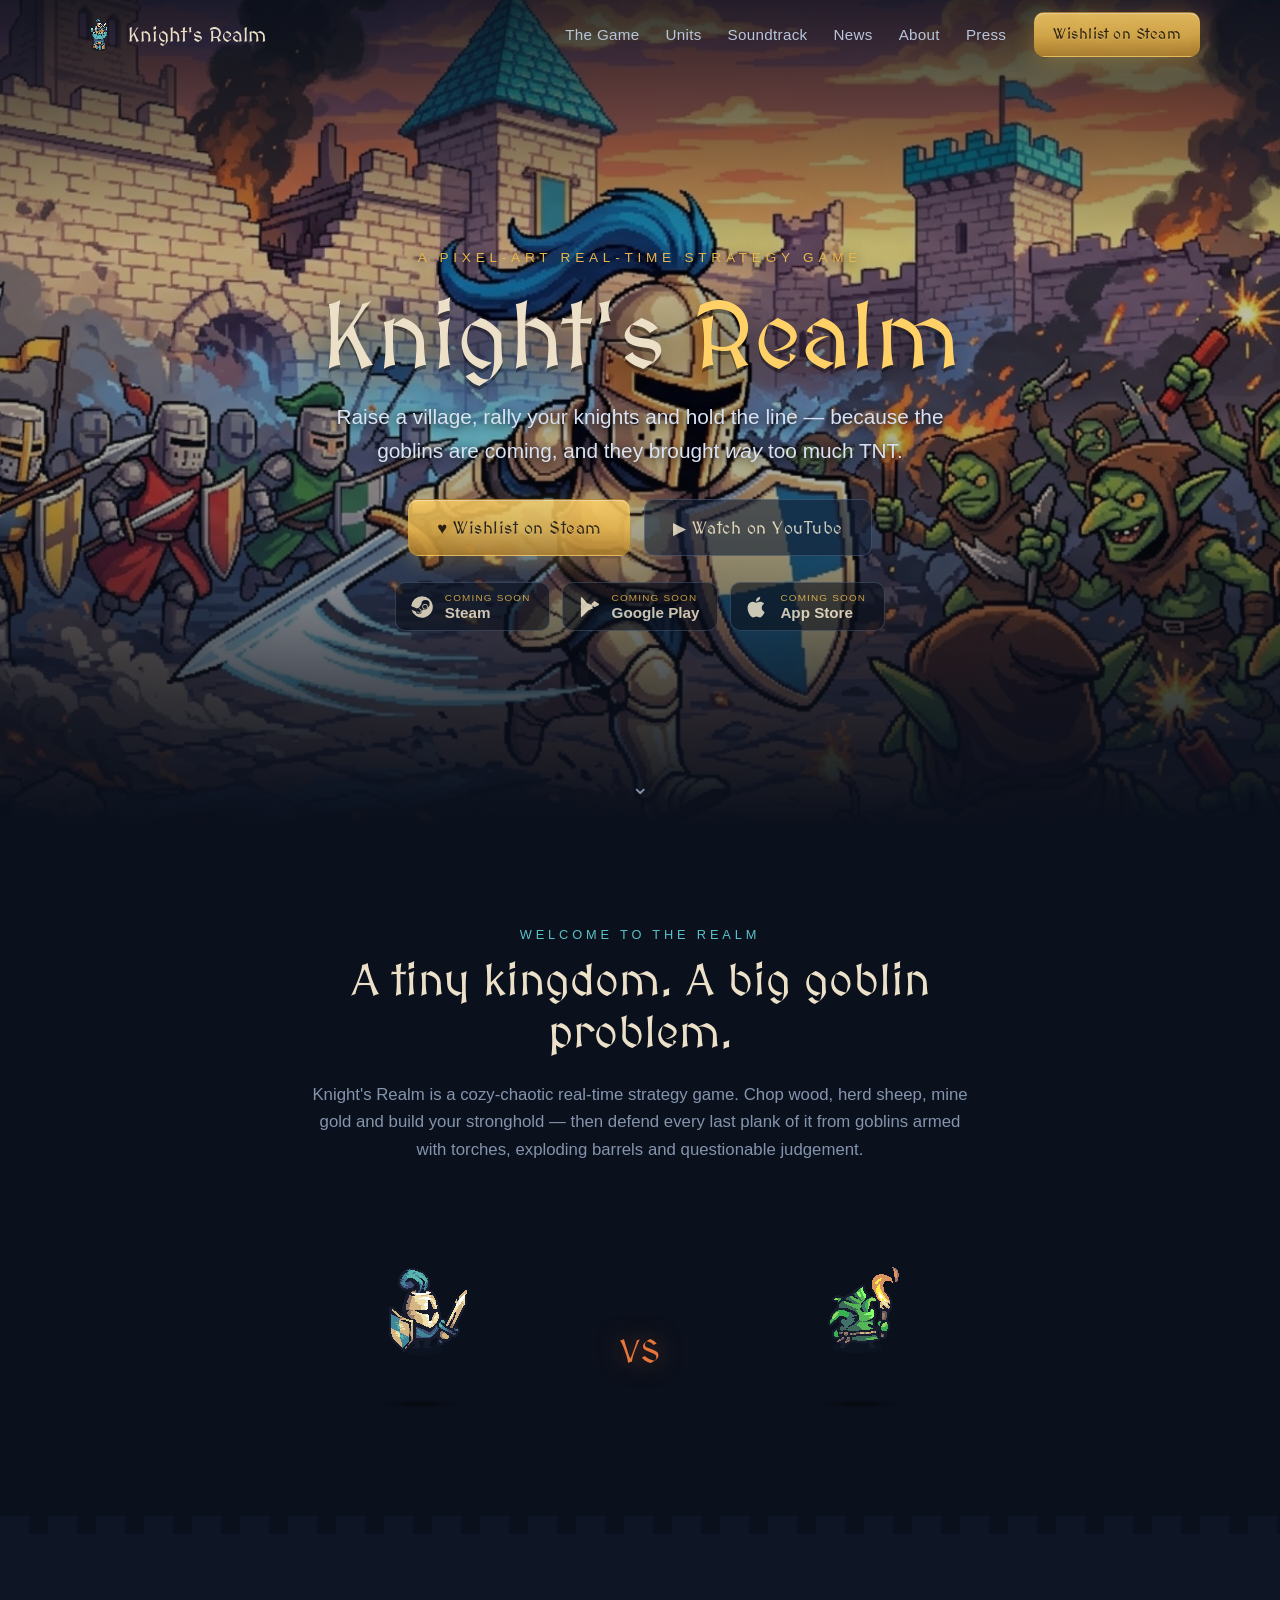
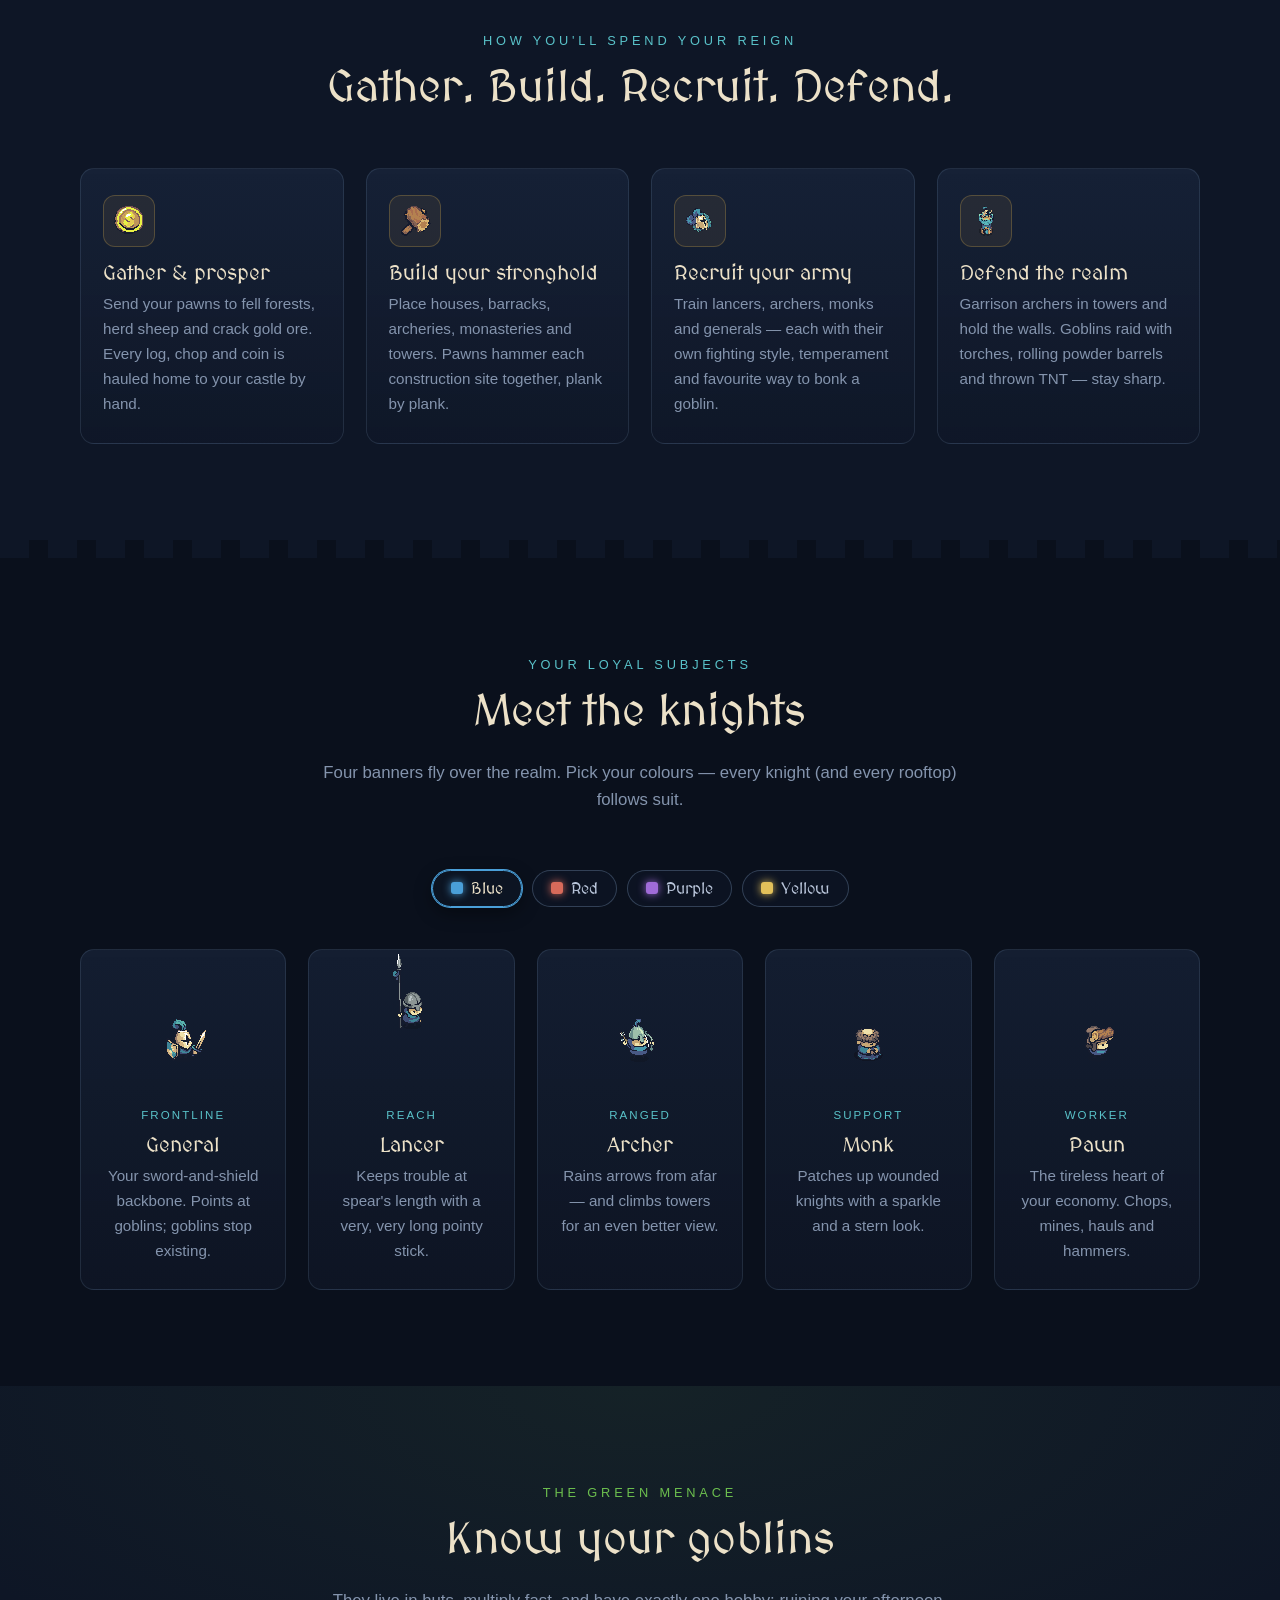
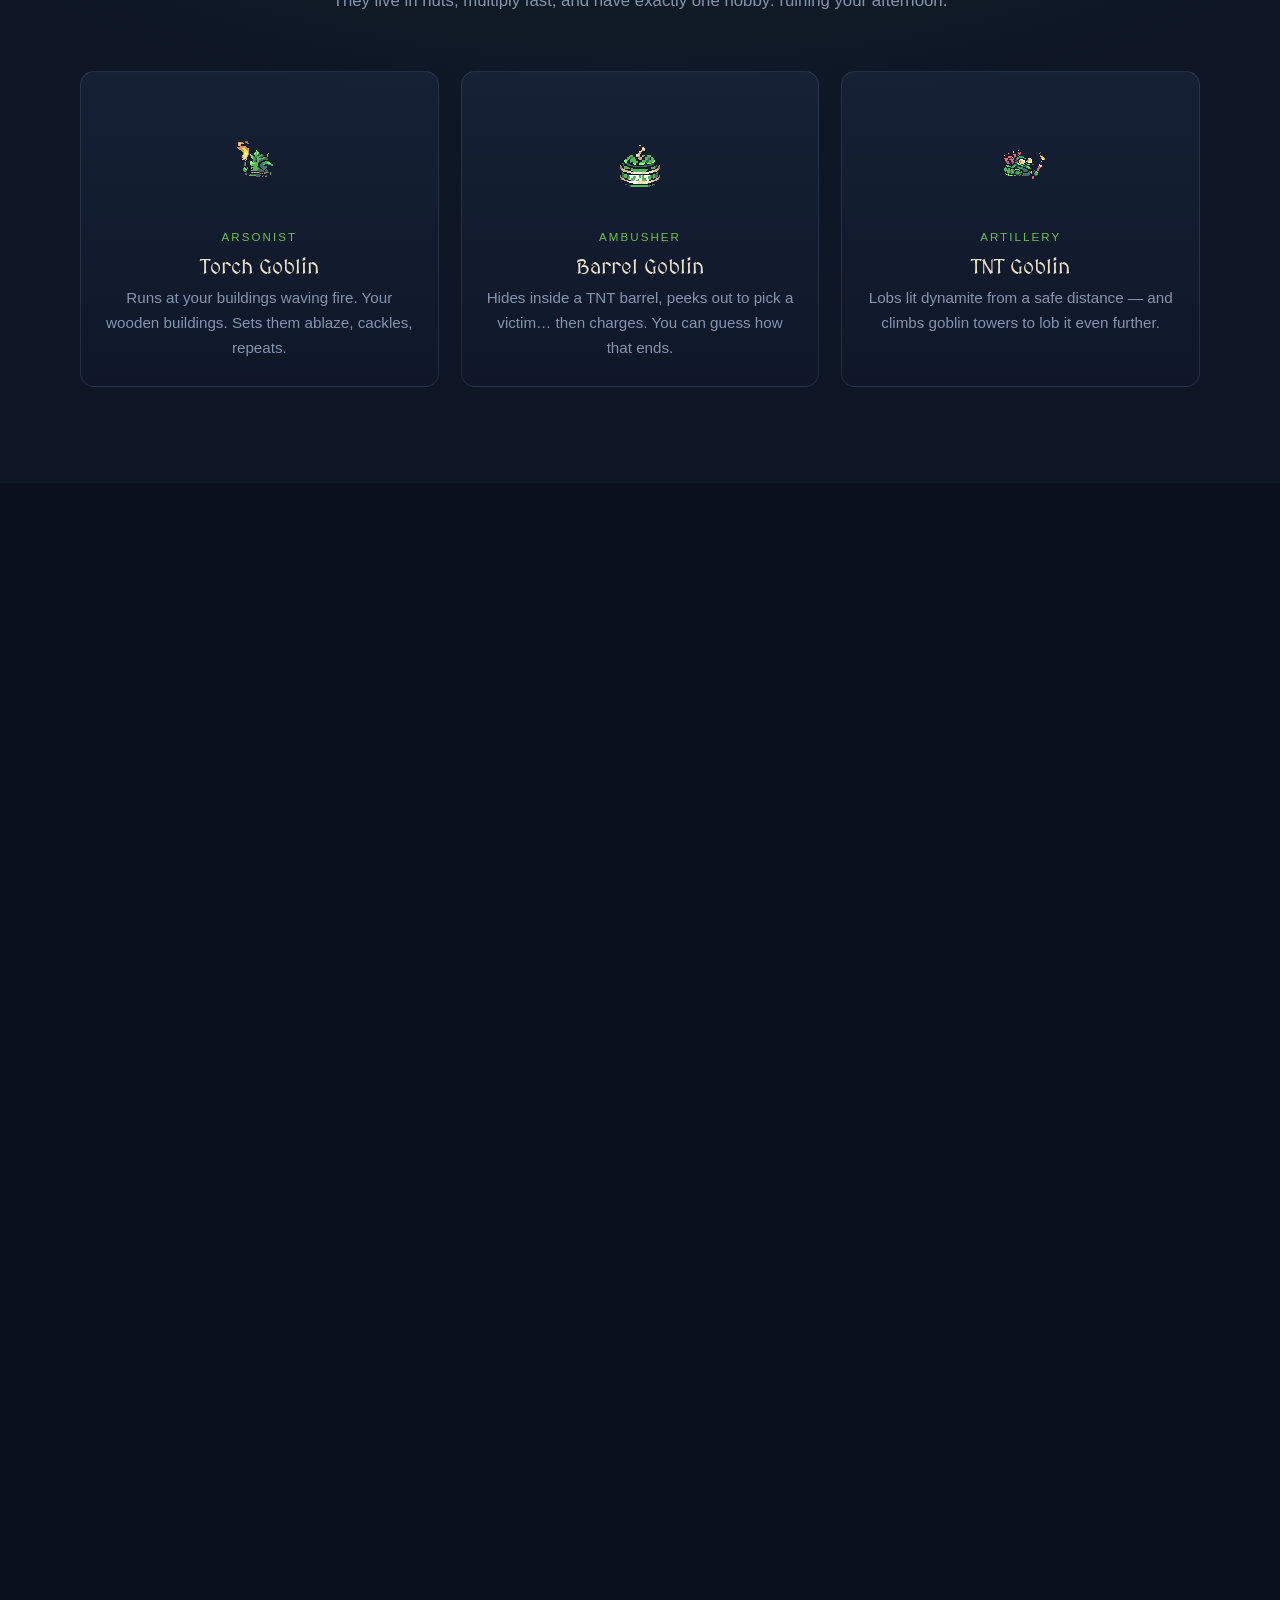
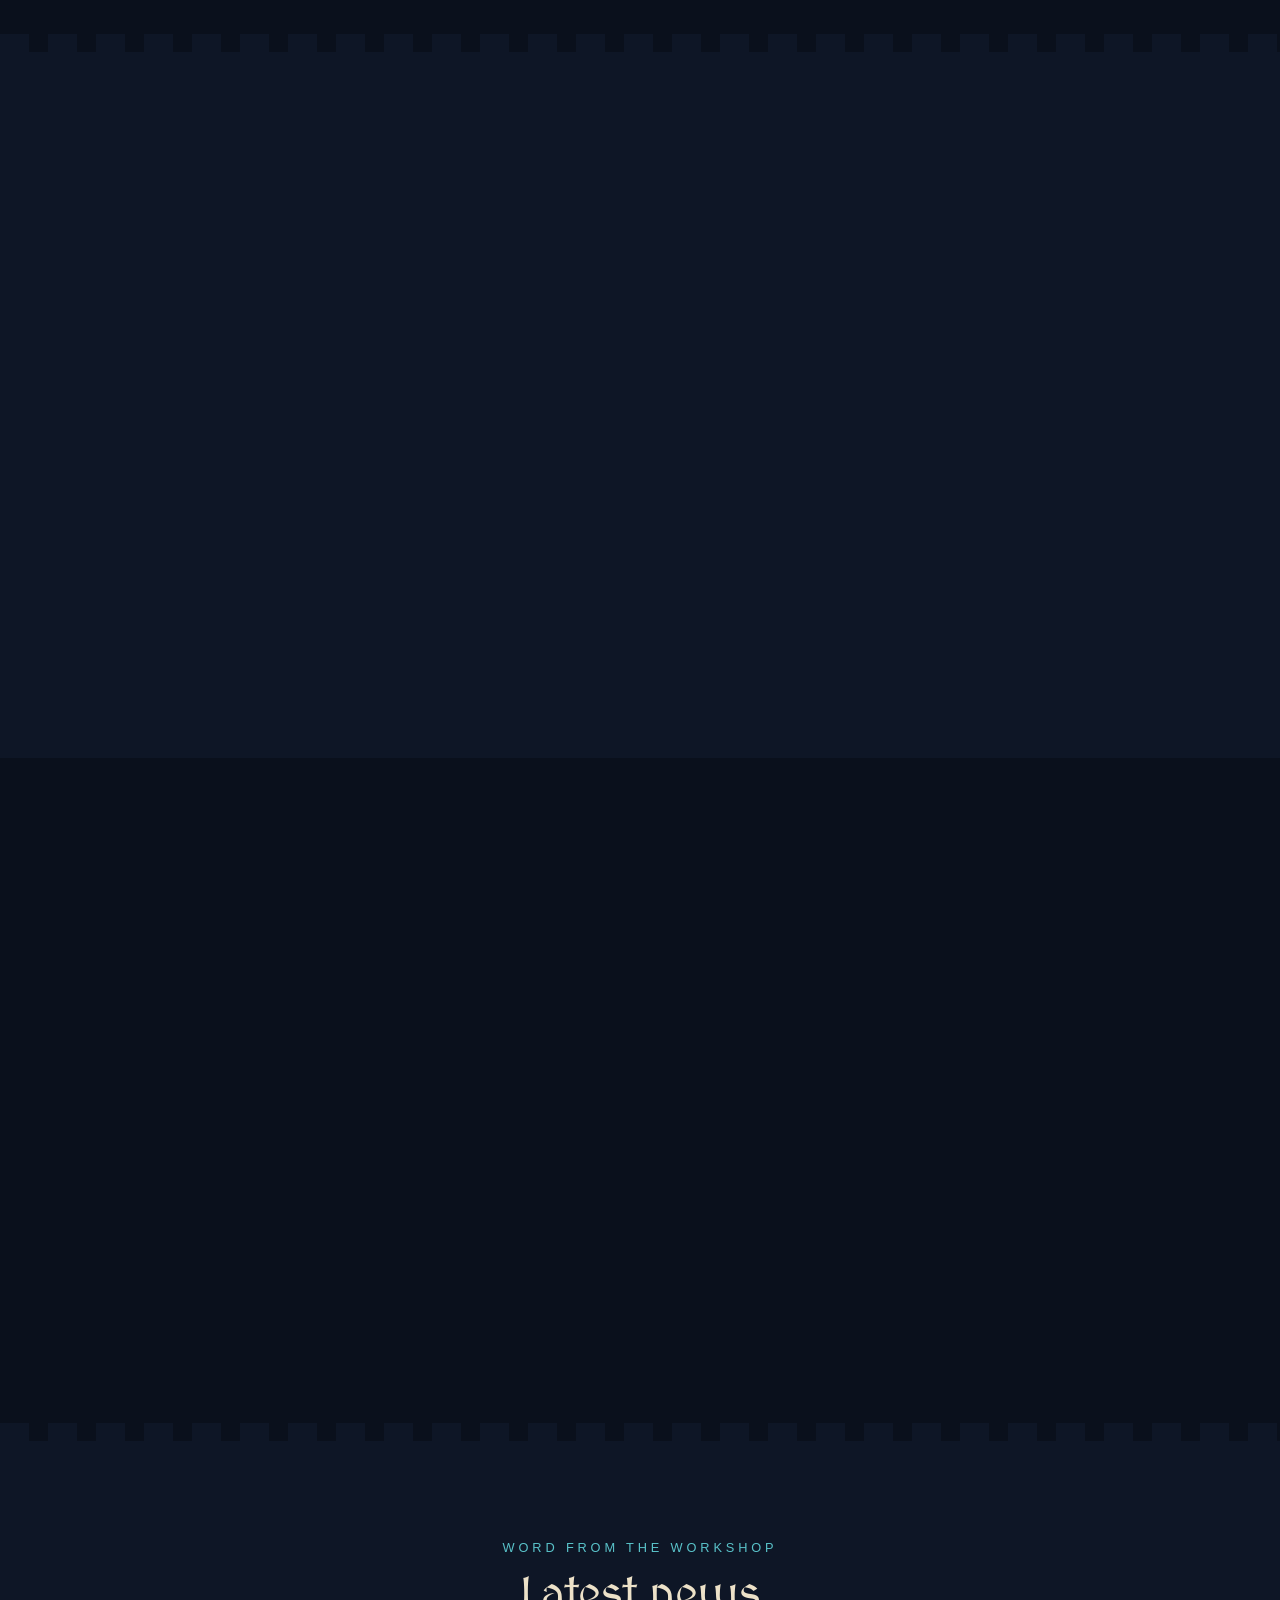
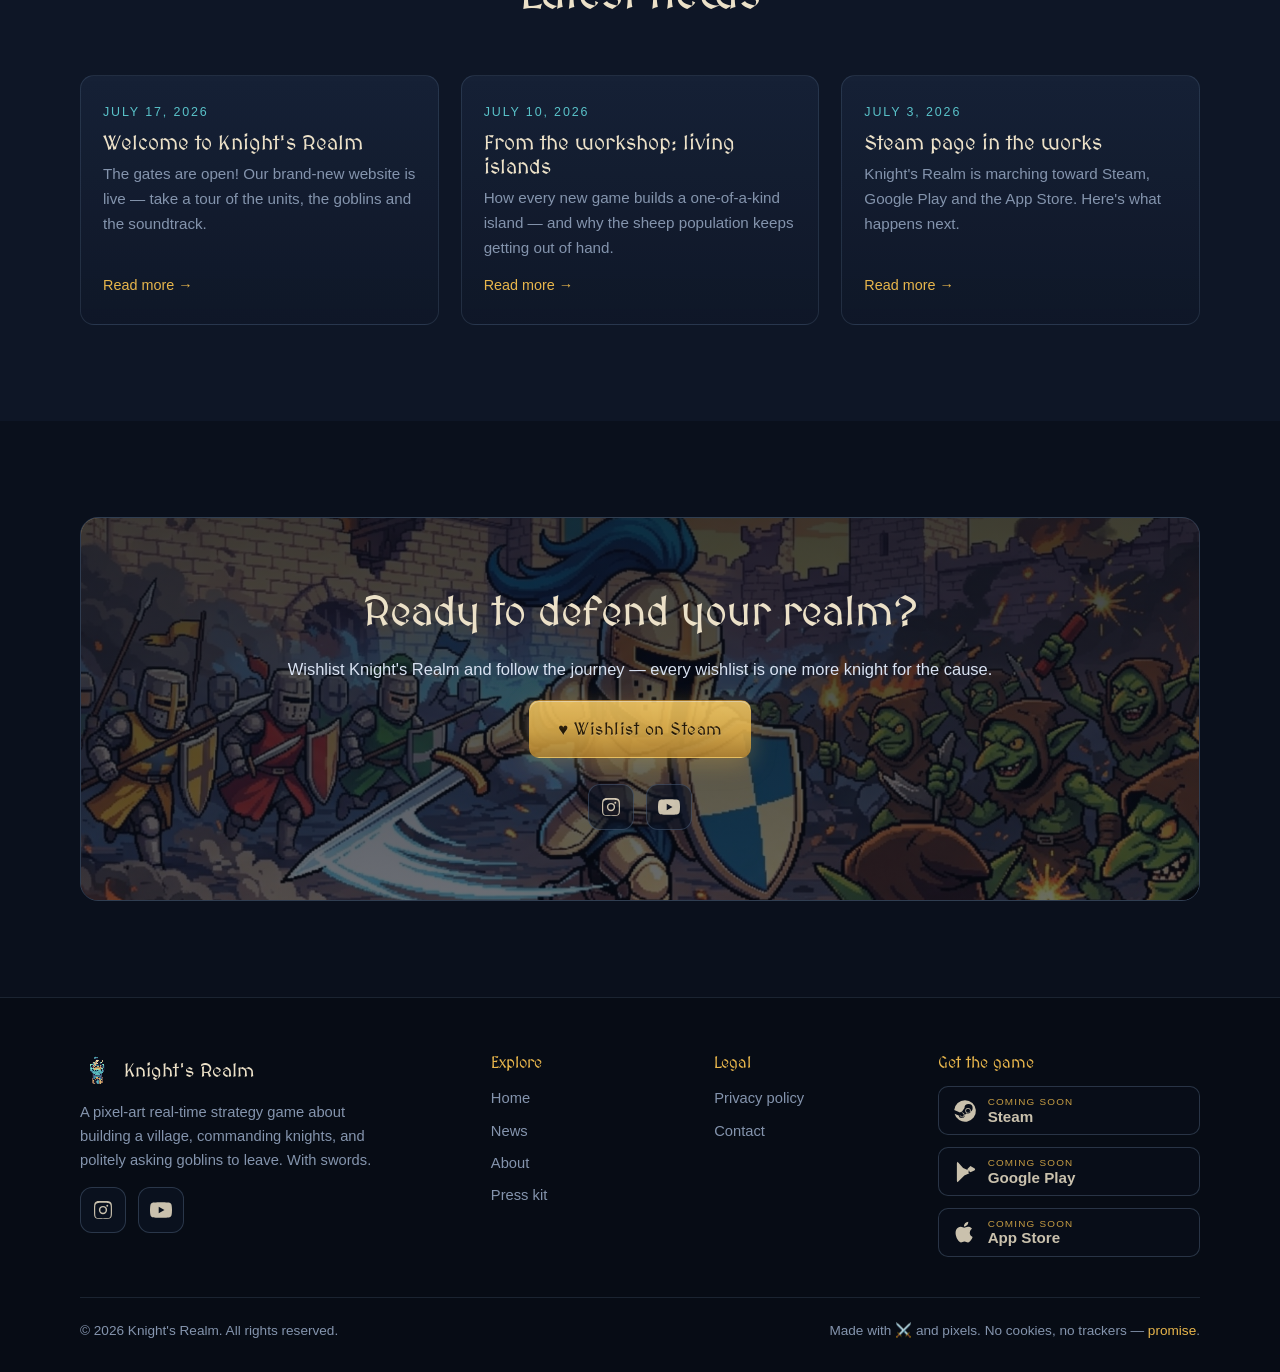
==== index.html @ f5bd96bf "added initial website" ====
<!DOCTYPE html>
<html lang="en">
<head>
  <meta charset="UTF-8">
  <meta name="viewport" content="width=device-width, initial-scale=1.0">
  <title>Knight's Realm — Build. Gather. Conquer.</title>
  <meta name="description" content="Knight's Realm is a charming pixel-art real-time strategy game. Raise a village, command your knights and drive back the goblin horde — coming to Steam, Google Play and the App Store.">
  <link rel="icon" type="image/png" href="art/UI/icon.png">
  <link rel="apple-touch-icon" href="art/UI/icon.png">
  <meta property="og:type" content="website">
  <meta property="og:title" content="Knight's Realm — Build. Gather. Conquer.">
  <meta property="og:description" content="A charming pixel-art RTS: raise a village, command your knights and drive back the goblin horde.">
  <meta property="og:image" content="https://knightsrealm.github.io/art/Extra/steam_pixel_art_thumbnail.jpg">
  <meta property="og:url" content="https://knightsrealm.github.io/">
  <meta name="twitter:card" content="summary_large_image">
  <link rel="stylesheet" href="assets/css/style.css">
</head>
<body>

  <!-- ================== NAV ================== -->
  <header class="site-nav">
    <div class="container nav-inner">
      <a class="nav-brand" href="index.html">
        <img class="pixel" src="art/UI/icon.png" alt="Knight's Realm tower emblem">
        Knight's Realm
      </a>
      <nav>
        <ul class="nav-links">
          <li><a href="#features">The Game</a></li>
          <li><a href="#units">Units</a></li>
          <li><a href="#soundtrack">Soundtrack</a></li>
          <li><a href="news.html">News</a></li>
          <li><a href="about.html">About</a></li>
          <li><a href="press.html">Press</a></li>
        </ul>
      </nav>
      <a class="btn btn-gold nav-cta" data-link="steam" href="#">Wishlist on Steam</a>
      <button class="nav-burger" aria-label="Menu" aria-expanded="false">
        <span></span><span></span><span></span>
      </button>
    </div>
  </header>

  <!-- ================= HERO ================= -->
  <section class="hero">
    <div class="hero-bg" role="img" aria-label="Pixel-art battle scene: a knight charges goblins before a besieged castle"></div>
    <div class="hero-clouds" aria-hidden="true">
      <img class="pixel" src="art/Deco/clouds/Clouds_01.png" alt="" style="--top: 8%;  --size: 1.6; --dur: 95s; --delay: -20s; --static-left: 8%;">
      <img class="pixel" src="art/Deco/clouds/Clouds_03.png" alt="" style="--top: 18%; --size: 1.1; --dur: 70s; --delay: -55s; --static-left: 55%;">
      <img class="pixel" src="art/Deco/clouds/Clouds_05.png" alt="" style="--top: 5%;  --size: 0.9; --dur: 60s; --delay: -35s; --static-left: 75%;">
      <img class="pixel" src="art/Deco/clouds/Clouds_07.png" alt="" style="--top: 26%; --size: 1.3; --dur: 110s; --delay: -80s; --static-left: 30%;">
    </div>
    <div class="hero-content">
      <p class="hero-kicker">A pixel-art real-time strategy game</p>
      <h1 class="hero-title">Knight's <span class="gold">Realm</span></h1>
      <p class="hero-tagline">
        Raise a village, rally your knights and hold the line — because the goblins
        are coming, and they brought <em>way</em> too much TNT.
      </p>
      <div class="hero-ctas">
        <a class="btn btn-gold" data-link="steam" href="#">&#9829; Wishlist on Steam</a>
        <a class="btn btn-ghost" data-link="youtube" href="#">&#9654; Watch on YouTube</a>
      </div>
      <div class="store-badges">
        <a class="store-badge" data-link="steam" href="#">
          <svg viewBox="0 0 24 24" aria-hidden="true"><path d="M12 2a10 10 0 0 0-9.96 9.06l5.35 2.21a2.8 2.8 0 0 1 1.6-.49h.15l2.38-3.45v-.05a3.77 3.77 0 1 1 3.77 3.77h-.09l-3.4 2.43v.13a2.83 2.83 0 0 1-5.62.45l-3.82-1.58A10 10 0 1 0 12 2Zm-5.7 13.9 1.23.51a2.12 2.12 0 1 0 1.15-2.75l1.27.52a1.56 1.56 0 0 1-1.2 2.89 1.55 1.55 0 0 1-.86-.84l-1.59-.33Zm10.99-4.13a2.51 2.51 0 1 1-2.51-2.51 2.51 2.51 0 0 1 2.51 2.51Zm-4.4 0a1.89 1.89 0 1 0 1.89-1.9 1.89 1.89 0 0 0-1.89 1.9Z"/></svg>
          <span class="sb-text"><span class="sb-small">Coming soon</span><span class="sb-name">Steam</span></span>
        </a>
        <a class="store-badge" data-link="googleplay" href="#">
          <svg viewBox="0 0 24 24" aria-hidden="true"><path d="M4 2.7c-.3.3-.5.8-.5 1.4v15.8c0 .6.2 1.1.5 1.4l.1.1 8.9-8.8v-.2L4.1 2.6l-.1.1Zm12 9.6-3-2.9 3-3 3.6 2.1c1 .6 1 1.5 0 2.1L16 12.3Zm-.9.9L12 10.1l-8 8 11.1-4.9ZM4 5.9l8 8 3.1-3.1L4 5.9Z" transform="translate(1 0)"/></svg>
          <span class="sb-text"><span class="sb-small">Coming soon</span><span class="sb-name">Google Play</span></span>
        </a>
        <a class="store-badge" data-link="appstore" href="#">
          <svg viewBox="0 0 24 24" aria-hidden="true"><path d="M16.4 12.7c0-2.4 2-3.6 2.1-3.7-1.1-1.7-2.9-1.9-3.5-1.9-1.5-.2-2.9.9-3.7.9-.8 0-1.9-.9-3.2-.9-1.6 0-3.1 1-4 2.4-1.7 2.9-.4 7.3 1.2 9.7.8 1.2 1.8 2.5 3 2.4 1.2 0 1.7-.8 3.2-.8s1.9.8 3.2.8 2.2-1.2 3-2.4c.9-1.3 1.3-2.6 1.3-2.7 0 0-2.6-1-2.6-3.8ZM14 5.6c.7-.8 1.1-1.9 1-3.1-1 0-2.2.7-2.9 1.5-.6.7-1.2 1.9-1 3 1.1.1 2.2-.6 2.9-1.4Z"/></svg>
          <span class="sb-text"><span class="sb-small">Coming soon</span><span class="sb-name">App Store</span></span>
        </a>
      </div>
    </div>
    <a class="hero-scroll" href="#pitch" aria-label="Scroll to learn more">&#8964;</a>
  </section>

  <!-- ================= PITCH ================= -->
  <section class="section" id="pitch">
    <div class="container">
      <div class="section-head reveal">
        <p class="section-eyebrow">Welcome to the realm</p>
        <h2 class="section-title">A tiny kingdom. A big goblin problem.</h2>
        <p class="section-sub">
          Knight's Realm is a cozy-chaotic real-time strategy game. Chop wood, herd sheep,
          mine gold and build your stronghold — then defend every last plank of it from
          goblins armed with torches, exploding barrels and questionable judgement.
        </p>
      </div>
      <div class="faceoff reveal" data-delay="1" aria-label="A knight faces off against a torch-wielding goblin">
        <div class="fighter">
          <div class="sprite" data-sheet="art/Factions/Knights/Blue/Warrior_Blue.png"
               data-cols="6" data-rows="8" data-row="0" data-from="0" data-count="6"
               data-fps="8" data-scale="1"></div>
        </div>
        <span class="vs">VS</span>
        <div class="fighter">
          <div class="sprite flip" data-sheet="art/Factions/Goblins/Torch_Neutral.png"
               data-cols="7" data-rows="5" data-row="0" data-from="0" data-count="6"
               data-fps="8" data-scale="1"></div>
        </div>
      </div>
    </div>
  </section>

  <div class="battlements" aria-hidden="true"></div>

  <!-- ================= FEATURES ================= -->
  <section class="section section-alt" id="features">
    <div class="container">
      <div class="section-head reveal">
        <p class="section-eyebrow">How you'll spend your reign</p>
        <h2 class="section-title">Gather. Build. Recruit. Defend.</h2>
      </div>
      <div class="grid grid-4">
        <div class="card reveal" data-delay="1">
          <div class="card-ico"><img class="pixel" src="art/UI/icons/icon_gold.png" alt=""></div>
          <h3>Gather &amp; prosper</h3>
          <p>Send your pawns to fell forests, herd sheep and crack gold ore. Every log,
             chop and coin is hauled home to your castle by hand.</p>
        </div>
        <div class="card reveal" data-delay="2">
          <div class="card-ico"><img class="pixel" src="art/UI/icons/icon_hammer.png" alt=""></div>
          <h3>Build your stronghold</h3>
          <p>Place houses, barracks, archeries, monasteries and towers. Pawns hammer each
             construction site together, plank by plank.</p>
        </div>
        <div class="card reveal" data-delay="3">
          <div class="card-ico"><img class="pixel" src="art/UI/recruiting/kngiht_general.png" alt=""></div>
          <h3>Recruit your army</h3>
          <p>Train lancers, archers, monks and generals — each with their own fighting
             style, temperament and favourite way to bonk a goblin.</p>
        </div>
        <div class="card reveal" data-delay="4">
          <div class="card-ico"><img class="pixel" src="art/UI/icon.png" alt=""></div>
          <h3>Defend the realm</h3>
          <p>Garrison archers in towers and hold the walls. Goblins raid with torches,
             rolling powder barrels and thrown TNT — stay sharp.</p>
        </div>
      </div>
    </div>
  </section>

  <div class="battlements flip" aria-hidden="true"></div>

  <!-- ================= UNITS ================= -->
  <section class="section" id="units">
    <div class="container">
      <div class="section-head reveal">
        <p class="section-eyebrow">Your loyal subjects</p>
        <h2 class="section-title">Meet the knights</h2>
        <p class="section-sub">Four banners fly over the realm. Pick your colours —
           every knight (and every rooftop) follows suit.</p>
      </div>
      <div class="team-switch reveal" role="group" aria-label="Choose your team colour">
        <button class="team-pill is-active" data-team="Blue">Blue</button>
        <button class="team-pill" data-team="Red">Red</button>
        <button class="team-pill" data-team="Purple">Purple</button>
        <button class="team-pill" data-team="Yellow">Yellow</button>
      </div>
      <div class="grid grid-5">
        <div class="card unit-card reveal" data-delay="1">
          <div class="unit-stage">
            <div class="sprite" data-team-src="art/Factions/Knights/{TEAM}/Warrior_{TEAM}.png"
                 data-sheet="art/Factions/Knights/Blue/Warrior_Blue.png"
                 data-cols="6" data-rows="8" data-row="0" data-from="0" data-count="6"
                 data-fps="8" data-scale="0.5"></div>
          </div>
          <span class="role">Frontline</span>
          <h3>General</h3>
          <p>Your sword-and-shield backbone. Points at goblins; goblins stop existing.</p>
        </div>
        <div class="card unit-card reveal" data-delay="2">
          <div class="unit-stage">
            <div class="sprite" data-team-src="art/Factions/Knights/{TEAM}/Lancer_{TEAM}.png"
                 data-sheet="art/Factions/Knights/Blue/Lancer_Blue.png"
                 data-cols="6" data-rows="8" data-row="0" data-from="0" data-count="6"
                 data-fps="8" data-scale="0.5"></div>
          </div>
          <span class="role">Reach</span>
          <h3>Lancer</h3>
          <p>Keeps trouble at spear's length with a very, very long pointy stick.</p>
        </div>
        <div class="card unit-card reveal" data-delay="3">
          <div class="unit-stage">
            <div class="sprite" data-team-src="art/Factions/Knights/{TEAM}/Archer_{TEAM}.png"
                 data-sheet="art/Factions/Knights/Blue/Archer_Blue.png"
                 data-cols="8" data-rows="3" data-row="2" data-from="0" data-count="8"
                 data-fps="8" data-scale="0.5"></div>
          </div>
          <span class="role">Ranged</span>
          <h3>Archer</h3>
          <p>Rains arrows from afar — and climbs towers for an even better view.</p>
        </div>
        <div class="card unit-card reveal" data-delay="4">
          <div class="unit-stage">
            <div class="sprite" data-team-src="art/Factions/Knights/{TEAM}/Monk_{TEAM}.png"
                 data-sheet="art/Factions/Knights/Blue/Monk_Blue.png"
                 data-cols="11" data-rows="3" data-row="2" data-from="0" data-count="11"
                 data-fps="9" data-scale="0.5"></div>
          </div>
          <span class="role">Support</span>
          <h3>Monk</h3>
          <p>Patches up wounded knights with a sparkle and a stern look.</p>
        </div>
        <div class="card unit-card reveal" data-delay="4">
          <div class="unit-stage">
            <div class="sprite" data-team-src="art/Factions/Knights/{TEAM}/Pawn_{TEAM}.png"
                 data-sheet="art/Factions/Knights/Blue/Pawn_Blue.png"
                 data-cols="8" data-rows="20" data-row="6" data-from="0" data-count="8"
                 data-fps="8" data-scale="0.5"></div>
          </div>
          <span class="role">Worker</span>
          <h3>Pawn</h3>
          <p>The tireless heart of your economy. Chops, mines, hauls and hammers.</p>
        </div>
      </div>
    </div>
  </section>

  <!-- ================= ENEMIES ================= -->
  <section class="section section-goblin" id="enemies">
    <div class="container">
      <div class="section-head reveal">
        <p class="section-eyebrow">The green menace</p>
        <h2 class="section-title">Know your goblins</h2>
        <p class="section-sub">They live in huts, multiply fast, and have exactly one
           hobby: ruining your afternoon.</p>
      </div>
      <div class="grid grid-3">
        <div class="card unit-card enemy-card reveal" data-delay="1">
          <div class="unit-stage">
            <div class="sprite" data-sheet="art/Factions/Goblins/Torch_Neutral.png"
                 data-cols="7" data-rows="5" data-row="0" data-from="0" data-count="6"
                 data-fps="8" data-scale="0.5"></div>
          </div>
          <span class="role">Arsonist</span>
          <h3>Torch Goblin</h3>
          <p>Runs at your buildings waving fire. Your wooden buildings. Sets them ablaze,
             cackles, repeats.</p>
        </div>
        <div class="card unit-card enemy-card reveal" data-delay="2">
          <div class="unit-stage">
            <div class="sprite" data-sheet="art/Factions/Goblins/Barrel_Neutral.png"
                 data-cols="6" data-rows="6" data-row="1" data-from="0" data-count="6"
                 data-fps="6" data-scale="0.75"></div>
          </div>
          <span class="role">Ambusher</span>
          <h3>Barrel Goblin</h3>
          <p>Hides inside a TNT barrel, peeks out to pick a victim… then charges.
             You can guess how that ends.</p>
        </div>
        <div class="card unit-card enemy-card reveal" data-delay="3">
          <div class="unit-stage">
            <div class="sprite" data-sheet="art/Factions/Goblins/TNT_Neutral.png"
                 data-cols="7" data-rows="3" data-row="0" data-from="0" data-count="6"
                 data-fps="8" data-scale="0.5"></div>
          </div>
          <span class="role">Artillery</span>
          <h3>TNT Goblin</h3>
          <p>Lobs lit dynamite from a safe distance — and climbs goblin towers to lob
             it even further.</p>
        </div>
      </div>
    </div>
  </section>

  <!-- ================= BUILDINGS ================= -->
  <section class="section" id="buildings">
    <div class="container">
      <div class="section-head reveal">
        <p class="section-eyebrow">From campfire to castle</p>
        <h2 class="section-title">Build your realm</h2>
        <p class="section-sub">Every building starts as a construction site and gets
           hammered together by your pawns — and each one you add makes the next a
           little pricier, so plan your village wisely.</p>
      </div>
      <div class="grid grid-3">
        <div class="card building-card reveal" data-delay="1">
          <div class="b-img"><img class="pixel" alt="Castle"
               data-team-src="art/Factions/Knights/{TEAM}/Buildings/Castle.png"
               src="art/Factions/Knights/Blue/Buildings/Castle.png"></div>
          <h3>Castle</h3>
          <p>The heart of your realm and drop-off for every resource. Lose it, and the
             goblins win the day.</p>
          <div class="cost-row"><span>One per realm</span></div>
        </div>
        <div class="card building-card reveal" data-delay="2">
          <div class="b-img"><img class="pixel" alt="House"
               data-team-src="art/Factions/Knights/{TEAM}/Buildings/House1.png"
               src="art/Factions/Knights/Blue/Buildings/House1.png"></div>
          <h3>House</h3>
          <p>Home sweet home for a hard-working pawn. If its pawn falls, a new one moves
             in after a while.</p>
          <div class="cost-row"><span>First one's free!</span></div>
        </div>
        <div class="card building-card reveal" data-delay="3">
          <div class="b-img"><img class="pixel" alt="Barracks"
               data-team-src="art/Factions/Knights/{TEAM}/Buildings/Barracks.png"
               src="art/Factions/Knights/Blue/Buildings/Barracks.png"></div>
          <h3>Barracks</h3>
          <p>Where lancers learn to hold the line (and to hold a really long spear).</p>
          <div class="cost-row">
            <span><img class="pixel" src="art/UI/icons/icon_log.png" alt="wood">8</span>
            <span><img class="pixel" src="art/UI/icons/icon_gold.png" alt="gold">8</span>
          </div>
        </div>
        <div class="card building-card reveal" data-delay="1">
          <div class="b-img"><img class="pixel" alt="Archery range"
               data-team-src="art/Factions/Knights/{TEAM}/Buildings/Archery.png"
               src="art/Factions/Knights/Blue/Buildings/Archery.png"></div>
          <h3>Archery</h3>
          <p>Trains archers to hit a goblin square in the ego from across the map.</p>
          <div class="cost-row">
            <span><img class="pixel" src="art/UI/icons/icon_log.png" alt="wood">8</span>
            <span><img class="pixel" src="art/UI/icons/icon_gold.png" alt="gold">8</span>
          </div>
        </div>
        <div class="card building-card reveal" data-delay="2">
          <div class="b-img"><img class="pixel" alt="Monastery"
               data-team-src="art/Factions/Knights/{TEAM}/Buildings/Monastery.png"
               src="art/Factions/Knights/Blue/Buildings/Monastery.png"></div>
          <h3>Monastery</h3>
          <p>Quiet halls where monks study the ancient art of un-stabbing people.</p>
          <div class="cost-row">
            <span><img class="pixel" src="art/UI/icons/icon_log.png" alt="wood">8</span>
            <span><img class="pixel" src="art/UI/icons/icon_gold.png" alt="gold">8</span>
          </div>
        </div>
        <div class="card building-card reveal" data-delay="3">
          <div class="b-img"><img class="pixel" alt="Tower"
               data-team-src="art/Factions/Knights/{TEAM}/Buildings/Tower.png"
               src="art/Factions/Knights/Blue/Buildings/Tower.png"></div>
          <h3>Tower</h3>
          <p>Garrison an archer on top for extra range — the tower takes the hits
             while they take the shots.</p>
          <div class="cost-row">
            <span><img class="pixel" src="art/UI/icons/icon_log.png" alt="wood">8</span>
            <span><img class="pixel" src="art/UI/icons/icon_gold.png" alt="gold">8</span>
          </div>
        </div>
      </div>
    </div>
  </section>

  <div class="battlements" aria-hidden="true"></div>

  <!-- ================= LIVING ISLAND ================= -->
  <section class="section section-alt" id="world">
    <div class="container">
      <div class="section-head reveal">
        <p class="section-eyebrow">A world that lives without you</p>
        <h2 class="section-title">Every island is one of a kind</h2>
        <p class="section-sub">
          Each new game generates a fresh island — beaches, cliffs, forests and gold veins,
          with four rival castles staking their corners. Sheep graze and multiply, forests
          regrow, mines run deep… and goblin camps fester in the wilds.
        </p>
      </div>
      <div class="island-panel reveal" data-delay="1">
        <div class="island-scene" aria-label="A slice of island life: trees, livestock, a gold mine and goblin huts">
          <div class="sprite" data-sheet="art/Resources/Trees/trees.png"
               data-cols="8" data-rows="6" data-row="0" data-from="0" data-count="1"
               data-fps="1" data-scale="0.75"></div>
          <div class="sprite" data-sheet="art/Resources/Sheep/Sheep_1.png"
               data-cols="8" data-rows="2" data-row="0" data-from="0" data-count="8"
               data-fps="6" data-scale="0.75"></div>
          <img class="pixel" src="art/Resources/Gold Mine/GoldMine_Active.png" alt="An active gold mine" style="height: 130px;">
          <img class="pixel" src="art/Resources/Gold Ore/Gold Stone 3.png" alt="Gold ore" style="height: 60px;">
          <div class="sprite flip" data-sheet="art/Resources/Sheep/Sheep_1.png"
               data-cols="8" data-rows="2" data-row="0" data-from="0" data-count="8"
               data-fps="5" data-scale="0.75"></div>
          <div class="sprite" data-sheet="art/Factions/Goblins/Goblin_Hut.png" role="img" aria-label="A goblin hut with a smoking chimney"
               data-cols="16" data-rows="1" data-row="0" data-from="0" data-count="16"
               data-fps="6" data-scale="0.6"></div>
          <div class="sprite" data-sheet="art/Resources/Trees/trees.png"
               data-cols="8" data-rows="6" data-row="2" data-from="0" data-count="1"
               data-fps="1" data-scale="0.75"></div>
        </div>
      </div>
    </div>
  </section>

  <!-- ================= SOUNDTRACK ================= -->
  <section class="section" id="soundtrack">
    <div class="container">
      <div class="section-head reveal">
        <p class="section-eyebrow">Music of the realm</p>
        <h2 class="section-title">Listen to the soundtrack</h2>
        <p class="section-sub">Three moods of a knight's day: sharpening steel,
           raising rooftops, and absolutely walloping goblins.</p>
      </div>
      <div class="tracks reveal" data-delay="1">
        <div class="track" data-src="art/Extra/soundtrack_prepare_1.mp3">
          <button class="track-play" aria-label="Play">
            <span class="ico-play">&#9654;</span><span class="ico-pause">&#10074;&#10074;</span>
          </button>
          <div class="track-meta">
            <div class="track-name">Preparation — Sharpen the Blades</div>
            <div class="track-bar"><div class="track-fill"></div></div>
          </div>
          <div class="track-time">0:00 / 0:00</div>
        </div>
        <div class="track" data-src="art/Extra/soundtrack_build_1.mp3">
          <button class="track-play" aria-label="Play">
            <span class="ico-play">&#9654;</span><span class="ico-pause">&#10074;&#10074;</span>
          </button>
          <div class="track-meta">
            <div class="track-name">Building — Hammer &amp; Hearth</div>
            <div class="track-bar"><div class="track-fill"></div></div>
          </div>
          <div class="track-time">0:00 / 0:00</div>
        </div>
        <div class="track" data-src="art/Extra/soundtrack_battle_1.mp3">
          <button class="track-play" aria-label="Play">
            <span class="ico-play">&#9654;</span><span class="ico-pause">&#10074;&#10074;</span>
          </button>
          <div class="track-meta">
            <div class="track-name">Battle — Steel Meets Goblin</div>
            <div class="track-bar"><div class="track-fill"></div></div>
          </div>
          <div class="track-time">0:00 / 0:00</div>
        </div>
      </div>
    </div>
  </section>

  <div class="battlements" aria-hidden="true"></div>

  <!-- ================= NEWS TEASER ================= -->
  <section class="section section-alt" id="news">
    <div class="container">
      <div class="section-head reveal">
        <p class="section-eyebrow">Word from the workshop</p>
        <h2 class="section-title">Latest news</h2>
      </div>
      <div class="grid grid-3">
        <div class="card news-card reveal" data-delay="1">
          <div class="news-date">July 17, 2026</div>
          <h3><a href="news.html#welcome">Welcome to Knight's Realm</a></h3>
          <p>The gates are open! Our brand-new website is live — take a tour of the units,
             the goblins and the soundtrack.</p>
          <a class="more" href="news.html#welcome">Read more →</a>
        </div>
        <div class="card news-card reveal" data-delay="2">
          <div class="news-date">July 10, 2026</div>
          <h3><a href="news.html#living-islands">From the workshop: living islands</a></h3>
          <p>How every new game builds a one-of-a-kind island — and why the sheep
             population keeps getting out of hand.</p>
          <a class="more" href="news.html#living-islands">Read more →</a>
        </div>
        <div class="card news-card reveal" data-delay="3">
          <div class="news-date">July 3, 2026</div>
          <h3><a href="news.html#steam-soon">Steam page in the works</a></h3>
          <p>Knight's Realm is marching toward Steam, Google Play and the App Store.
             Here's what happens next.</p>
          <a class="more" href="news.html#steam-soon">Read more →</a>
        </div>
      </div>
    </div>
  </section>

  <!-- ================= FINAL CTA ================= -->
  <section class="section">
    <div class="container">
      <div class="cta-banner reveal">
        <h2>Ready to defend your realm?</h2>
        <p>Wishlist Knight's Realm and follow the journey — every wishlist is one more
           knight for the cause.</p>
        <div class="hero-ctas">
          <a class="btn btn-gold" data-link="steam" href="#">&#9829; Wishlist on Steam</a>
        </div>
        <div class="socials">
          <a class="social-btn" data-link="instagram" href="#" aria-label="Instagram">
            <svg viewBox="0 0 24 24" aria-hidden="true"><path d="M12 2.2c3.2 0 3.6 0 4.8.1 1.2.1 1.8.2 2.2.4.6.2 1 .5 1.4.9.4.4.7.9.9 1.4.2.4.4 1.1.4 2.2.1 1.3.1 1.6.1 4.8s0 3.6-.1 4.8c-.1 1.2-.2 1.8-.4 2.2-.2.6-.5 1-.9 1.4-.4.4-.9.7-1.4.9-.4.2-1.1.4-2.2.4-1.3.1-1.6.1-4.8.1s-3.6 0-4.8-.1c-1.2-.1-1.8-.2-2.2-.4-.6-.2-1-.5-1.4-.9-.4-.4-.7-.9-.9-1.4-.2-.4-.4-1.1-.4-2.2-.1-1.3-.1-1.6-.1-4.8s0-3.6.1-4.8c.1-1.2.2-1.8.4-2.2.2-.6.5-1 .9-1.4.4-.4.9-.7 1.4-.9.4-.2 1.1-.4 2.2-.4 1.2-.1 1.6-.1 4.8-.1Zm0 2c-3.1 0-3.5 0-4.7.1-1.1.1-1.4.2-1.7.3-.4.2-.7.4-1 .7-.3.3-.5.6-.7 1-.1.3-.3.7-.3 1.7-.1 1.2-.1 1.6-.1 4.7s0 3.5.1 4.7c.1 1.1.2 1.4.3 1.7.2.4.4.7.7 1 .3.3.6.5 1 .7.3.1.7.3 1.7.3 1.2.1 1.6.1 4.7.1s3.5 0 4.7-.1c1.1-.1 1.4-.2 1.7-.3.4-.2.7-.4 1-.7.3-.3.5-.6.7-1 .1-.3.3-.7.3-1.7.1-1.2.1-1.6.1-4.7s0-3.5-.1-4.7c-.1-1.1-.2-1.4-.3-1.7-.2-.4-.4-.7-.7-1-.3-.3-.6-.5-1-.7-.3-.1-.7-.3-1.7-.3-1.2-.1-1.6-.1-4.7-.1Zm0 3.3a4.5 4.5 0 1 1 0 9 4.5 4.5 0 0 1 0-9Zm0 7.4a2.9 2.9 0 1 0 0-5.8 2.9 2.9 0 0 0 0 5.8Zm5.7-7.6a1.05 1.05 0 1 1-2.1 0 1.05 1.05 0 0 1 2.1 0Z"/></svg>
          </a>
          <a class="social-btn" data-link="youtube" href="#" aria-label="YouTube">
            <svg viewBox="0 0 24 24" aria-hidden="true"><path d="M23.5 6.2a3 3 0 0 0-2.1-2.1C19.5 3.5 12 3.5 12 3.5s-7.5 0-9.4.6A3 3 0 0 0 .5 6.2 31.3 31.3 0 0 0 0 12a31.3 31.3 0 0 0 .5 5.8 3 3 0 0 0 2.1 2.1c1.9.6 9.4.6 9.4.6s7.5 0 9.4-.6a3 3 0 0 0 2.1-2.1A31.3 31.3 0 0 0 24 12a31.3 31.3 0 0 0-.5-5.8ZM9.5 15.6V8.4L15.8 12l-6.3 3.6Z"/></svg>
          </a>
        </div>
      </div>
    </div>
  </section>

  <!-- ================= FOOTER ================= -->
  <footer class="site-footer">
    <div class="container">
      <div class="footer-grid">
        <div>
          <div class="footer-brand">
            <img class="pixel" src="art/UI/icon.png" alt="">
            Knight's Realm
          </div>
          <p style="color: var(--ink-dim); max-width: 300px;">
            A pixel-art real-time strategy game about building a village, commanding
            knights, and politely asking goblins to leave. With swords.
          </p>
          <div class="socials" style="justify-content: flex-start;">
            <a class="social-btn" data-link="instagram" href="#" aria-label="Instagram">
              <svg viewBox="0 0 24 24" aria-hidden="true"><path d="M12 2.2c3.2 0 3.6 0 4.8.1 1.2.1 1.8.2 2.2.4.6.2 1 .5 1.4.9.4.4.7.9.9 1.4.2.4.4 1.1.4 2.2.1 1.3.1 1.6.1 4.8s0 3.6-.1 4.8c-.1 1.2-.2 1.8-.4 2.2-.2.6-.5 1-.9 1.4-.4.4-.9.7-1.4.9-.4.2-1.1.4-2.2.4-1.3.1-1.6.1-4.8.1s-3.6 0-4.8-.1c-1.2-.1-1.8-.2-2.2-.4-.6-.2-1-.5-1.4-.9-.4-.4-.7-.9-.9-1.4-.2-.4-.4-1.1-.4-2.2-.1-1.3-.1-1.6-.1-4.8s0-3.6.1-4.8c.1-1.2.2-1.8.4-2.2.2-.6.5-1 .9-1.4.4-.4.9-.7 1.4-.9.4-.2 1.1-.4 2.2-.4 1.2-.1 1.6-.1 4.8-.1Zm0 2c-3.1 0-3.5 0-4.7.1-1.1.1-1.4.2-1.7.3-.4.2-.7.4-1 .7-.3.3-.5.6-.7 1-.1.3-.3.7-.3 1.7-.1 1.2-.1 1.6-.1 4.7s0 3.5.1 4.7c.1 1.1.2 1.4.3 1.7.2.4.4.7.7 1 .3.3.6.5 1 .7.3.1.7.3 1.7.3 1.2.1 1.6.1 4.7.1s3.5 0 4.7-.1c1.1-.1 1.4-.2 1.7-.3.4-.2.7-.4 1-.7.3-.3.5-.6.7-1 .1-.3.3-.7.3-1.7.1-1.2.1-1.6.1-4.7s0-3.5-.1-4.7c-.1-1.1-.2-1.4-.3-1.7-.2-.4-.4-.7-.7-1-.3-.3-.6-.5-1-.7-.3-.1-.7-.3-1.7-.3-1.2-.1-1.6-.1-4.7-.1Zm0 3.3a4.5 4.5 0 1 1 0 9 4.5 4.5 0 0 1 0-9Zm0 7.4a2.9 2.9 0 1 0 0-5.8 2.9 2.9 0 0 0 0 5.8Zm5.7-7.6a1.05 1.05 0 1 1-2.1 0 1.05 1.05 0 0 1 2.1 0Z"/></svg>
            </a>
            <a class="social-btn" data-link="youtube" href="#" aria-label="YouTube">
              <svg viewBox="0 0 24 24" aria-hidden="true"><path d="M23.5 6.2a3 3 0 0 0-2.1-2.1C19.5 3.5 12 3.5 12 3.5s-7.5 0-9.4.6A3 3 0 0 0 .5 6.2 31.3 31.3 0 0 0 0 12a31.3 31.3 0 0 0 .5 5.8 3 3 0 0 0 2.1 2.1c1.9.6 9.4.6 9.4.6s7.5 0 9.4-.6a3 3 0 0 0 2.1-2.1A31.3 31.3 0 0 0 24 12a31.3 31.3 0 0 0-.5-5.8ZM9.5 15.6V8.4L15.8 12l-6.3 3.6Z"/></svg>
            </a>
          </div>
        </div>
        <div>
          <h4>Explore</h4>
          <ul>
            <li><a href="index.html">Home</a></li>
            <li><a href="news.html">News</a></li>
            <li><a href="about.html">About</a></li>
            <li><a href="press.html">Press kit</a></li>
          </ul>
        </div>
        <div>
          <h4>Legal</h4>
          <ul>
            <li><a href="privacy.html">Privacy policy</a></li>
            <li><a href="about.html#contact">Contact</a></li>
          </ul>
        </div>
        <div>
          <h4>Get the game</h4>
          <div class="store-badges" style="flex-direction: column; align-items: stretch;">
            <a class="store-badge" data-link="steam" href="#">
              <svg viewBox="0 0 24 24" aria-hidden="true"><path d="M12 2a10 10 0 0 0-9.96 9.06l5.35 2.21a2.8 2.8 0 0 1 1.6-.49h.15l2.38-3.45v-.05a3.77 3.77 0 1 1 3.77 3.77h-.09l-3.4 2.43v.13a2.83 2.83 0 0 1-5.62.45l-3.82-1.58A10 10 0 1 0 12 2Zm-5.7 13.9 1.23.51a2.12 2.12 0 1 0 1.15-2.75l1.27.52a1.56 1.56 0 0 1-1.2 2.89 1.55 1.55 0 0 1-.86-.84l-1.59-.33Zm10.99-4.13a2.51 2.51 0 1 1-2.51-2.51 2.51 2.51 0 0 1 2.51 2.51Zm-4.4 0a1.89 1.89 0 1 0 1.89-1.9 1.89 1.89 0 0 0-1.89 1.9Z"/></svg>
              <span class="sb-text"><span class="sb-small">Coming soon</span><span class="sb-name">Steam</span></span>
            </a>
            <a class="store-badge" data-link="googleplay" href="#">
              <svg viewBox="0 0 24 24" aria-hidden="true"><path d="M4 2.7c-.3.3-.5.8-.5 1.4v15.8c0 .6.2 1.1.5 1.4l.1.1 8.9-8.8v-.2L4.1 2.6l-.1.1Zm12 9.6-3-2.9 3-3 3.6 2.1c1 .6 1 1.5 0 2.1L16 12.3Zm-.9.9L12 10.1l-8 8 11.1-4.9ZM4 5.9l8 8 3.1-3.1L4 5.9Z" transform="translate(1 0)"/></svg>
              <span class="sb-text"><span class="sb-small">Coming soon</span><span class="sb-name">Google Play</span></span>
            </a>
            <a class="store-badge" data-link="appstore" href="#">
              <svg viewBox="0 0 24 24" aria-hidden="true"><path d="M16.4 12.7c0-2.4 2-3.6 2.1-3.7-1.1-1.7-2.9-1.9-3.5-1.9-1.5-.2-2.9.9-3.7.9-.8 0-1.9-.9-3.2-.9-1.6 0-3.1 1-4 2.4-1.7 2.9-.4 7.3 1.2 9.7.8 1.2 1.8 2.5 3 2.4 1.2 0 1.7-.8 3.2-.8s1.9.8 3.2.8 2.2-1.2 3-2.4c.9-1.3 1.3-2.6 1.3-2.7 0 0-2.6-1-2.6-3.8ZM14 5.6c.7-.8 1.1-1.9 1-3.1-1 0-2.2.7-2.9 1.5-.6.7-1.2 1.9-1 3 1.1.1 2.2-.6 2.9-1.4Z"/></svg>
              <span class="sb-text"><span class="sb-small">Coming soon</span><span class="sb-name">App Store</span></span>
            </a>
          </div>
        </div>
      </div>
      <div class="footer-bottom">
        <span>© <span data-year>2026</span> Knight's Realm. All rights reserved.</span>
        <span>Made with ⚔️ and pixels. No cookies, no trackers — <a href="privacy.html">promise</a>.</span>
      </div>
    </div>
  </footer>

  <script src="assets/js/links.js"></script>
  <script src="assets/js/sprites.js"></script>
  <script src="assets/js/main.js"></script>
</body>
</html>
---- assets/css/style.css ----
/* =========================================================================
   Knight's Realm — site design system
   Dark cinematic theme drawn from the game's palette:
   night stone blues, parchment, gold, castle teal, goblin green.
   ========================================================================= */

/* ---------------- Font (self-hosted, OFL-licensed, ships with the game) - */
@font-face {
  font-family: "MedievalSharp";
  src: url("../../art/UI/MedievalSharpFont/MedievalSharp-Regular.ttf") format("truetype");
  font-weight: 400;
  font-style: normal;
  font-display: swap;
}

/* ---------------- Tokens ------------------------------------------------ */
:root {
  --bg-0: #0a101c;            /* page background            */
  --bg-1: #0e1626;            /* alternating sections       */
  --bg-2: #131e33;            /* raised panels              */
  --line: rgba(148, 180, 220, 0.14);
  --line-strong: rgba(148, 180, 220, 0.28);

  --parchment: #ece1c8;       /* headings                   */
  --ink: #b9c5da;             /* body text                  */
  --ink-dim: #8494ad;         /* secondary text             */

  --gold: #e8b64c;
  --gold-bright: #ffd166;
  --gold-deep: #b8862f;
  --teal: #59c2c9;
  --teal-deep: #2e7f8a;
  --goblin: #6cbf4e;
  --fire: #e8763a;

  --team-blue: #4a9fd8;
  --team-red: #d86a5a;
  --team-purple: #a06bd8;
  --team-yellow: #e3c15a;

  --font-display: "MedievalSharp", "Georgia", serif;
  --font-body: -apple-system, BlinkMacSystemFont, "Segoe UI", Roboto, "Helvetica Neue", Arial, sans-serif;

  --container: 1120px;
  --radius: 14px;
  --shadow: 0 18px 50px rgba(0, 0, 0, 0.45);
}

/* ---------------- Base -------------------------------------------------- */
*, *::before, *::after { box-sizing: border-box; }

body {
  margin: 0;
  background: var(--bg-0);
  color: var(--ink);
  font-family: var(--font-body);
  font-size: 16.5px;
  line-height: 1.65;
  -webkit-font-smoothing: antialiased;
  overflow-x: hidden;
}

img { max-width: 100%; display: block; }

/* every piece of game art renders as crisp pixels */
.pixel, .sprite {
  image-rendering: pixelated;
  image-rendering: crisp-edges;
}

h1, h2, h3, h4 {
  font-family: var(--font-display);
  font-weight: 400;
  color: var(--parchment);
  line-height: 1.15;
  margin: 0 0 0.5em;
}

p { margin: 0 0 1em; }
a { color: var(--gold); text-decoration: none; }
a:hover { color: var(--gold-bright); }

.container {
  width: min(var(--container), calc(100% - 48px));
  margin-inline: auto;
}

/* ---------------- Buttons ---------------------------------------------- */
.btn {
  display: inline-flex;
  align-items: center;
  justify-content: center;
  gap: 10px;
  padding: 14px 28px;
  border-radius: 10px;
  border: 1px solid transparent;
  font-family: var(--font-display);
  font-size: 1.05rem;
  letter-spacing: 0.03em;
  cursor: pointer;
  transition: transform 0.18s ease, box-shadow 0.18s ease, background 0.18s ease, color 0.18s ease;
  white-space: nowrap;
}
.btn:active { transform: translateY(1px); }

.btn-gold {
  background: linear-gradient(180deg, var(--gold-bright), var(--gold) 55%, var(--gold-deep));
  color: #2a1c05;
  box-shadow: 0 6px 24px rgba(232, 182, 76, 0.35), inset 0 1px 0 rgba(255, 255, 255, 0.5);
  text-shadow: 0 1px 0 rgba(255, 255, 255, 0.25);
}
.btn-gold:hover {
  color: #2a1c05;
  transform: translateY(-2px);
  box-shadow: 0 10px 32px rgba(232, 182, 76, 0.5), inset 0 1px 0 rgba(255, 255, 255, 0.5);
}

.btn-ghost {
  background: rgba(20, 32, 54, 0.72);
  border-color: var(--line-strong);
  color: var(--parchment);
}
.btn-ghost:hover {
  border-color: var(--gold);
  color: var(--gold-bright);
  transform: translateY(-2px);
}

.btn .btn-ico { width: 20px; height: 20px; }

/* placeholder (not-yet-live) links */
.is-placeholder { position: relative; cursor: default; opacity: 0.85; }
.is-placeholder:hover { transform: none; }

/* ---------------- Store badges ------------------------------------------ */
.store-badges {
  display: flex;
  gap: 12px;
  flex-wrap: wrap;
  align-items: center;
}
.store-badge {
  display: inline-flex;
  align-items: center;
  gap: 10px;
  padding: 9px 18px 9px 13px;
  border-radius: 10px;
  border: 1px solid var(--line-strong);
  background: rgba(10, 16, 28, 0.7);
  color: var(--parchment);
  transition: border-color 0.18s ease, transform 0.18s ease;
}
.store-badge:hover { border-color: var(--gold); transform: translateY(-2px); color: var(--parchment); }
.store-badge svg { width: 26px; height: 26px; fill: var(--parchment); flex: none; }
.store-badge .sb-text { display: flex; flex-direction: column; line-height: 1.15; text-align: left; }
.store-badge .sb-small { font-size: 0.62rem; text-transform: uppercase; letter-spacing: 0.12em; color: var(--ink-dim); }
.store-badge .sb-name { font-size: 0.95rem; font-weight: 600; }
.store-badge.is-placeholder .sb-small { color: var(--gold); }

/* ---------------- Navigation -------------------------------------------- */
.site-nav {
  position: fixed;
  inset: 0 0 auto 0;
  z-index: 100;
  transition: background 0.25s ease, box-shadow 0.25s ease;
}
.site-nav.is-scrolled {
  background: rgba(8, 13, 24, 0.88);
  backdrop-filter: blur(12px);
  box-shadow: 0 1px 0 var(--line), 0 12px 30px rgba(0, 0, 0, 0.35);
}
.nav-inner {
  display: flex;
  align-items: center;
  gap: 26px;
  padding: 12px 0;
}
.nav-brand {
  display: flex;
  align-items: center;
  gap: 10px;
  font-family: var(--font-display);
  font-size: 1.25rem;
  color: var(--parchment);
  margin-right: auto;
}
.nav-brand:hover { color: var(--gold-bright); }
.nav-brand img { width: 38px; height: 38px; }

.nav-links {
  display: flex;
  align-items: center;
  gap: 22px;
  list-style: none;
  margin: 0;
  padding: 0;
}
.nav-links a {
  color: var(--ink);
  font-size: 0.95rem;
  letter-spacing: 0.02em;
  padding: 6px 2px;
  border-bottom: 2px solid transparent;
  transition: color 0.15s ease, border-color 0.15s ease;
}
.nav-links a:hover { color: var(--parchment); }
.nav-links a.is-active { color: var(--gold); border-color: var(--gold); }

.nav-cta { padding: 9px 18px; font-size: 0.95rem; }

.nav-burger {
  display: none;
  background: none;
  border: 1px solid var(--line-strong);
  border-radius: 8px;
  padding: 8px 10px;
  cursor: pointer;
}
.nav-burger span {
  display: block;
  width: 20px;
  height: 2px;
  background: var(--parchment);
  margin: 4px 0;
  transition: transform 0.2s ease, opacity 0.2s ease;
}

/* ---------------- Hero --------------------------------------------------- */
.hero {
  position: relative;
  min-height: min(92vh, 900px);
  display: flex;
  align-items: center;
  justify-content: center;
  text-align: center;
  overflow: hidden;
  isolation: isolate;
}
/* banner art, oversized so its baked-in UI chrome is cropped off-screen */
.hero-bg {
  position: absolute;
  inset: -12% -8%;
  background-image: url("../../art/Extra/steam_pixel_art_thumbnail.jpg");
  background-size: cover;
  background-position: center 38%;
  z-index: -3;
}
.hero::before {
  /* cinematic grade: darken edges + bottom fade into the page */
  content: "";
  position: absolute;
  inset: 0;
  z-index: -2;
  background:
    linear-gradient(180deg, rgba(8, 13, 24, 0.82) 0%, rgba(8, 13, 24, 0.25) 30%, rgba(8, 13, 24, 0.35) 62%, var(--bg-0) 100%),
    radial-gradient(120% 90% at 50% 40%, transparent 40%, rgba(5, 9, 17, 0.55) 100%);
}

.hero-clouds { position: absolute; inset: 0; z-index: -1; pointer-events: none; }
.hero.is-offscreen .hero-clouds img { animation-play-state: paused; }
.hero-clouds img {
  position: absolute;
  top: var(--top, 12%);
  left: -30%;
  width: calc(140px * var(--size, 1));
  opacity: 0.5;
  filter: brightness(0.75);
  animation: cloudDrift var(--dur, 70s) linear infinite;
  animation-delay: var(--delay, 0s);
}
@keyframes cloudDrift {
  from { transform: translateX(0); }
  to   { transform: translateX(calc(100vw + 60vw)); }
}

.hero-content { padding: 140px 24px 90px; max-width: 880px; }

.hero-kicker {
  font-size: 0.85rem;
  letter-spacing: 0.35em;
  text-transform: uppercase;
  color: var(--gold);
  text-shadow: 0 2px 12px rgba(0, 0, 0, 0.8);
  margin-bottom: 14px;
}
.hero-title {
  font-size: clamp(3rem, 9vw, 5.8rem);
  margin: 0 0 10px;
  text-shadow: 0 4px 0 rgba(0, 0, 0, 0.35), 0 10px 40px rgba(0, 0, 0, 0.8);
}
.hero-title .gold { color: var(--gold-bright); }
.hero-tagline {
  font-size: clamp(1.05rem, 2.4vw, 1.3rem);
  color: #d9e2f2;
  text-shadow: 0 2px 10px rgba(0, 0, 0, 0.85);
  max-width: 620px;
  margin: 0 auto 30px;
}
.hero-ctas {
  display: flex;
  gap: 14px;
  justify-content: center;
  flex-wrap: wrap;
  margin-bottom: 26px;
}
.hero .store-badges { justify-content: center; }

.hero-scroll {
  position: absolute;
  bottom: 22px;
  left: 50%;
  transform: translateX(-50%);
  color: var(--ink-dim);
  font-size: 1.4rem;
  animation: bob 2.2s ease-in-out infinite;
}
@keyframes bob {
  0%, 100% { transform: translate(-50%, 0); }
  50%      { transform: translate(-50%, 8px); }
}

/* ---------------- Sections ---------------------------------------------- */
.section { padding: 96px 0; position: relative; }
.section-alt { background: var(--bg-1); }

.section-head { text-align: center; max-width: 660px; margin: 0 auto 56px; }
.section-eyebrow {
  font-size: 0.8rem;
  letter-spacing: 0.3em;
  text-transform: uppercase;
  color: var(--teal);
  margin-bottom: 10px;
}
.section-title { font-size: clamp(1.9rem, 4.5vw, 2.8rem); }
.section-sub { color: var(--ink-dim); font-size: 1.05rem; }

/* castle battlements divider */
.battlements {
  height: 18px;
  background-image:
    linear-gradient(to right, var(--bg-1) 0 60%, transparent 60% 100%);
  background-size: 48px 18px;
  background-repeat: repeat-x;
}
.battlements.flip { transform: scaleY(-1); }

/* ---------------- Reveal on scroll -------------------------------------- */
.reveal {
  opacity: 0;
  transform: translateY(26px);
  transition: opacity 0.7s ease, transform 0.7s cubic-bezier(0.16, 1, 0.3, 1);
}
.reveal.is-visible { opacity: 1; transform: none; }
.reveal[data-delay="1"] { transition-delay: 0.1s; }
.reveal[data-delay="2"] { transition-delay: 0.2s; }
.reveal[data-delay="3"] { transition-delay: 0.3s; }
.reveal[data-delay="4"] { transition-delay: 0.4s; }

/* ---------------- Pitch strip / face-off --------------------------------- */
.faceoff {
  display: flex;
  align-items: flex-end;
  justify-content: center;
  gap: clamp(30px, 8vw, 110px);
  margin-top: 44px;
  padding-bottom: 8px;
}
.faceoff .fighter { position: relative; }
.faceoff .fighter::after {
  content: "";
  position: absolute;
  left: 50%;
  bottom: 2px;
  transform: translateX(-50%);
  width: 62%;
  height: 12px;
  background: radial-gradient(50% 50% at 50% 50%, rgba(0, 0, 0, 0.5), transparent 70%);
}
.faceoff .vs {
  font-family: var(--font-display);
  font-size: 2rem;
  color: var(--fire);
  padding-bottom: 34px;
  text-shadow: 0 0 24px rgba(232, 118, 58, 0.6);
}
.sprite.flip { transform: scaleX(-1); }

/* ---------------- Cards ------------------------------------------------- */
.grid { display: grid; gap: 22px; }
.grid-2 { grid-template-columns: repeat(2, 1fr); }
.grid-3 { grid-template-columns: repeat(3, 1fr); }
.grid-4 { grid-template-columns: repeat(4, 1fr); }
.grid-5 { grid-template-columns: repeat(5, 1fr); }

.card {
  background: linear-gradient(180deg, rgba(30, 44, 70, 0.5), rgba(16, 24, 41, 0.6));
  border: 1px solid var(--line);
  border-radius: var(--radius);
  padding: 26px 22px;
  transition: transform 0.22s ease, border-color 0.22s ease, box-shadow 0.22s ease;
}
.card:hover {
  transform: translateY(-6px);
  border-color: rgba(232, 182, 76, 0.45);
  box-shadow: var(--shadow);
}
.card h3 { font-size: 1.3rem; margin-bottom: 6px; }
.card p { color: var(--ink-dim); font-size: 0.95rem; margin: 0; }

.card-ico {
  width: 52px;
  height: 52px;
  margin-bottom: 14px;
  display: flex;
  align-items: center;
  justify-content: center;
  border-radius: 12px;
  background: rgba(232, 182, 76, 0.08);
  border: 1px solid rgba(232, 182, 76, 0.25);
}
.card-ico img { width: 34px; height: 34px; object-fit: contain; }

/* resource icon row (uses game icons) */
.icon-row { display: flex; gap: 10px; align-items: center; }
.icon-row img { width: 26px; height: 26px; object-fit: contain; }

/* ---------------- Team switcher + unit cards ----------------------------- */
.team-switch {
  display: flex;
  justify-content: center;
  gap: 10px;
  margin-bottom: 42px;
  flex-wrap: wrap;
}
.team-pill {
  --c: var(--team-blue);
  display: inline-flex;
  align-items: center;
  gap: 8px;
  padding: 8px 18px;
  border-radius: 999px;
  border: 1px solid var(--line-strong);
  background: rgba(14, 22, 38, 0.7);
  color: var(--ink);
  font-family: var(--font-display);
  font-size: 0.98rem;
  cursor: pointer;
  transition: border-color 0.18s ease, color 0.18s ease, box-shadow 0.18s ease, transform 0.18s ease;
}
.team-pill::before {
  content: "";
  width: 12px;
  height: 12px;
  border-radius: 3px;
  background: var(--c);
  box-shadow: 0 0 8px var(--c);
}
.team-pill:hover { transform: translateY(-2px); color: var(--parchment); }
.team-pill.is-active {
  border-color: var(--c);
  color: var(--parchment);
  box-shadow: 0 0 0 1px var(--c), 0 6px 18px rgba(0, 0, 0, 0.4);
}
.team-pill[data-team="Blue"]   { --c: var(--team-blue); }
.team-pill[data-team="Red"]    { --c: var(--team-red); }
.team-pill[data-team="Purple"] { --c: var(--team-purple); }
.team-pill[data-team="Yellow"] { --c: var(--team-yellow); }

.unit-card { text-align: center; padding-top: 20px; }
.unit-stage {
  height: 120px;
  display: flex;
  align-items: flex-end;
  justify-content: center;
  margin-bottom: 10px;
}
.unit-card .role {
  display: inline-block;
  font-size: 0.72rem;
  letter-spacing: 0.18em;
  text-transform: uppercase;
  color: var(--teal);
  margin-bottom: 8px;
}

/* ---------------- Enemy section ------------------------------------------ */
.section-goblin { background: radial-gradient(90% 70% at 50% 0%, rgba(58, 96, 44, 0.16), transparent 70%), var(--bg-1); }
.section-goblin .section-eyebrow { color: var(--goblin); }
.enemy-card:hover { border-color: rgba(108, 191, 78, 0.5); }
.enemy-card .role { color: var(--goblin); }

/* ---------------- Buildings --------------------------------------------- */
.building-card { text-align: center; }
.building-card .b-img {
  height: 150px;
  display: flex;
  align-items: flex-end;
  justify-content: center;
  margin-bottom: 12px;
}
.building-card .b-img img { max-height: 100%; width: auto; }
.cost-row {
  display: flex;
  justify-content: center;
  gap: 14px;
  margin-top: 12px;
  color: var(--parchment);
  font-family: var(--font-display);
}
.cost-row span { display: inline-flex; align-items: center; gap: 6px; }
.cost-row img { width: 22px; height: 22px; object-fit: contain; }

/* ---------------- Living island / diorama -------------------------------- */
.island-panel {
  position: relative;
  border-radius: var(--radius);
  border: 1px solid var(--line);
  overflow: hidden;
  background:
    radial-gradient(120% 100% at 50% 0%, rgba(46, 127, 138, 0.18), transparent 60%),
    linear-gradient(180deg, rgba(20, 32, 54, 0.8), rgba(12, 19, 33, 0.9));
  padding: 46px 30px 30px;
}
.island-scene {
  display: flex;
  align-items: flex-end;
  justify-content: center;
  gap: clamp(10px, 3vw, 34px);
  flex-wrap: wrap;
  min-height: 170px;
}
.island-scene > * { flex: none; }
.island-scene img { width: auto; }

/* ---------------- Soundtrack --------------------------------------------- */
.tracks { display: grid; gap: 14px; max-width: 720px; margin: 0 auto; }
.track {
  display: flex;
  align-items: center;
  gap: 16px;
  padding: 14px 18px;
  border-radius: 12px;
  border: 1px solid var(--line);
  background: linear-gradient(180deg, rgba(30, 44, 70, 0.5), rgba(16, 24, 41, 0.6));
  transition: border-color 0.2s ease;
}
.track.is-playing { border-color: rgba(232, 182, 76, 0.5); }
.track-play {
  flex: none;
  width: 46px;
  height: 46px;
  border-radius: 50%;
  border: 1px solid var(--gold);
  background: rgba(232, 182, 76, 0.1);
  color: var(--gold-bright);
  font-size: 1rem;
  cursor: pointer;
  display: flex;
  align-items: center;
  justify-content: center;
  transition: background 0.18s ease, transform 0.18s ease;
}
.track-play:hover { background: rgba(232, 182, 76, 0.25); transform: scale(1.06); }
.track-play .ico-pause { display: none; }
.track.is-playing .ico-play { display: none; }
.track.is-playing .ico-pause { display: block; }

.track-meta { flex: 1; min-width: 0; }
.track-name { font-family: var(--font-display); color: var(--parchment); margin-bottom: 6px; }
.track-bar {
  height: 8px;
  border-radius: 4px;
  background: rgba(148, 180, 220, 0.12);
  overflow: hidden;
  cursor: pointer;
}
.track-fill {
  width: 0%;
  height: 100%;
  border-radius: 4px;
  background: linear-gradient(90deg, var(--gold-deep), var(--gold-bright));
}
.track-time { flex: none; font-size: 0.8rem; color: var(--ink-dim); font-variant-numeric: tabular-nums; }

/* ---------------- News --------------------------------------------------- */
.news-card { display: flex; flex-direction: column; }
.news-date {
  font-size: 0.78rem;
  letter-spacing: 0.15em;
  text-transform: uppercase;
  color: var(--teal);
  margin-bottom: 8px;
}
.news-card h3 a { color: var(--parchment); }
.news-card h3 a:hover { color: var(--gold-bright); }
.news-card .more { margin-top: auto; padding-top: 14px; font-size: 0.9rem; }

article.post { max-width: 760px; margin: 0 auto 56px; }
article.post header { margin-bottom: 18px; }
article.post h2 { font-size: 1.8rem; margin-bottom: 4px; }
article.post + article.post { border-top: 1px solid var(--line); padding-top: 56px; }

/* ---------------- CTA banner --------------------------------------------- */
.cta-banner {
  position: relative;
  border-radius: 18px;
  overflow: hidden;
  border: 1px solid var(--line-strong);
  padding: 70px 30px;
  text-align: center;
  isolation: isolate;
}
.cta-banner::before {
  content: "";
  position: absolute;
  inset: -12%;
  background-image: url("../../art/Extra/steam_pixel_art_thumbnail.jpg");
  background-size: cover;
  background-position: center 60%;
  z-index: -2;
}
.cta-banner::after {
  content: "";
  position: absolute;
  inset: 0;
  background: linear-gradient(180deg, rgba(8, 13, 24, 0.78), rgba(8, 13, 24, 0.6));
  z-index: -1;
}
.cta-banner h2 { font-size: clamp(1.8rem, 4vw, 2.6rem); }
.cta-banner p { color: #d9e2f2; }

/* ---------------- Socials ------------------------------------------------ */
.socials { display: flex; gap: 12px; justify-content: center; }
.social-btn {
  width: 46px;
  height: 46px;
  border-radius: 12px;
  border: 1px solid var(--line-strong);
  background: rgba(14, 22, 38, 0.7);
  display: inline-flex;
  align-items: center;
  justify-content: center;
  transition: border-color 0.18s ease, transform 0.18s ease;
}
.social-btn svg { width: 22px; height: 22px; fill: var(--parchment); transition: fill 0.18s ease; }
.social-btn:hover { border-color: var(--gold); transform: translateY(-3px); }
.social-btn:hover svg { fill: var(--gold-bright); }

/* ---------------- Footer -------------------------------------------------- */
.site-footer {
  border-top: 1px solid var(--line);
  background: #070c15;
  padding: 56px 0 30px;
  font-size: 0.92rem;
}
.footer-grid {
  display: grid;
  grid-template-columns: 2fr 1fr 1fr 1.4fr;
  gap: 36px;
  margin-bottom: 40px;
}
.footer-brand { display: flex; align-items: center; gap: 10px; font-family: var(--font-display); font-size: 1.2rem; color: var(--parchment); margin-bottom: 12px; }
.footer-brand img { width: 34px; height: 34px; }
.site-footer h4 { font-size: 1rem; margin-bottom: 14px; color: var(--gold); }
.site-footer ul { list-style: none; margin: 0; padding: 0; display: grid; gap: 8px; }
.site-footer ul a { color: var(--ink-dim); }
.site-footer ul a:hover { color: var(--parchment); }
.footer-bottom {
  border-top: 1px solid var(--line);
  padding-top: 22px;
  display: flex;
  justify-content: space-between;
  gap: 16px;
  flex-wrap: wrap;
  color: var(--ink-dim);
  font-size: 0.85rem;
}

/* ---------------- Sub-pages ----------------------------------------------- */
.page-hero {
  padding: 170px 0 70px;
  text-align: center;
  background:
    radial-gradient(80% 60% at 50% 0%, rgba(46, 127, 138, 0.14), transparent 70%),
    var(--bg-1);
  border-bottom: 1px solid var(--line);
}
.page-hero h1 { font-size: clamp(2.4rem, 6vw, 3.6rem); margin-bottom: 8px; }
.page-hero p { color: var(--ink-dim); max-width: 560px; margin: 0 auto; }

.prose { max-width: 760px; margin: 0 auto; }
.prose h2 { font-size: 1.6rem; margin-top: 2em; }
.prose h3 { font-size: 1.2rem; margin-top: 1.6em; }
.prose ul { padding-left: 22px; }
.prose li { margin-bottom: 6px; }
.prose .muted { color: var(--ink-dim); font-size: 0.9rem; }

/* FAQ */
.faq details {
  border: 1px solid var(--line);
  border-radius: 12px;
  background: rgba(19, 30, 51, 0.6);
  margin-bottom: 12px;
  overflow: hidden;
}
.faq summary {
  padding: 16px 20px;
  cursor: pointer;
  font-family: var(--font-display);
  font-size: 1.05rem;
  color: var(--parchment);
  list-style: none;
  position: relative;
}
.faq summary::-webkit-details-marker { display: none; }
.faq summary::after {
  content: "+";
  position: absolute;
  right: 20px;
  color: var(--gold);
  font-size: 1.2rem;
  transition: transform 0.2s ease;
}
.faq details[open] summary::after { transform: rotate(45deg); }
.faq details p { padding: 0 20px 16px; margin: 0; color: var(--ink-dim); }

/* press kit tables */
.factsheet { width: 100%; border-collapse: collapse; }
.factsheet th, .factsheet td { text-align: left; padding: 10px 14px; border-bottom: 1px solid var(--line); vertical-align: top; }
.factsheet th { color: var(--parchment); font-family: var(--font-display); font-weight: 400; white-space: nowrap; width: 190px; }

.asset-grid { display: grid; grid-template-columns: repeat(3, 1fr); gap: 18px; }
.asset-tile {
  border: 1px solid var(--line);
  border-radius: 12px;
  overflow: hidden;
  background: var(--bg-2);
  text-align: center;
}
.asset-tile .a-img {
  height: 130px;
  display: flex;
  align-items: center;
  justify-content: center;
  padding: 14px;
  background: repeating-conic-gradient(rgba(148, 180, 220, 0.05) 0% 25%, transparent 0% 50%) 0 0 / 24px 24px;
}
.asset-tile .a-img img { max-height: 100%; width: auto; }
.asset-tile .a-label { padding: 10px; font-size: 0.85rem; color: var(--ink-dim); border-top: 1px solid var(--line); }

/* ---------------- 404 ------------------------------------------------------ */
.lost-page {
  min-height: 100vh;
  display: flex;
  flex-direction: column;
  align-items: center;
  justify-content: center;
  text-align: center;
  padding: 120px 24px 80px;
}
.lost-scene {
  display: flex;
  align-items: flex-end;
  gap: 30px;
  margin-bottom: 30px;
}
.lost-page h1 { font-size: clamp(2.6rem, 8vw, 4rem); margin-bottom: 6px; }
.lost-page p { color: var(--ink-dim); margin-bottom: 26px; }

/* ---------------- Responsive ---------------------------------------------- */
@media (max-width: 1020px) {
  .grid-4, .grid-5 { grid-template-columns: repeat(3, 1fr); }
  .footer-grid { grid-template-columns: 1fr 1fr; }
}
@media (max-width: 900px) {
  .section { padding: 70px 0; }
  .grid-2, .grid-3, .grid-4, .grid-5 { grid-template-columns: repeat(2, 1fr); }
  .asset-grid { grid-template-columns: repeat(2, 1fr); }

  .nav-links {
    position: absolute;
    top: 100%;
    left: 0;
    right: 0;
    flex-direction: column;
    align-items: stretch;
    gap: 0;
    background: #080d18;
    border-bottom: 1px solid var(--line);
    box-shadow: 0 24px 40px rgba(0, 0, 0, 0.5);
    padding: 10px 24px 18px;
    display: none;
  }
  .site-nav.menu-open .nav-links { display: flex; }
  .nav-links a { padding: 12px 2px; border-bottom: 1px solid var(--line); }
  .nav-burger { display: block; }
  .nav-cta { display: none; }
  .site-nav.menu-open { background: #080d18; }
}
@media (max-width: 500px) {
  .grid-2, .grid-3, .grid-4, .grid-5 { grid-template-columns: 1fr; }
  .asset-grid { grid-template-columns: 1fr; }
  .footer-grid { grid-template-columns: 1fr; }
  .track { flex-wrap: wrap; }
  .track-time { width: 100%; text-align: right; }
}

/* ---------------- Reduced motion ------------------------------------------- */
@media (prefers-reduced-motion: reduce) {
  .hero-bg { animation: none; }
  .hero-clouds img { animation: none; left: var(--static-left, 10%); }
  .hero-scroll { animation: none; }
  .reveal { opacity: 1; transform: none; transition: none; }
  * { transition-duration: 0.01ms !important; }
}
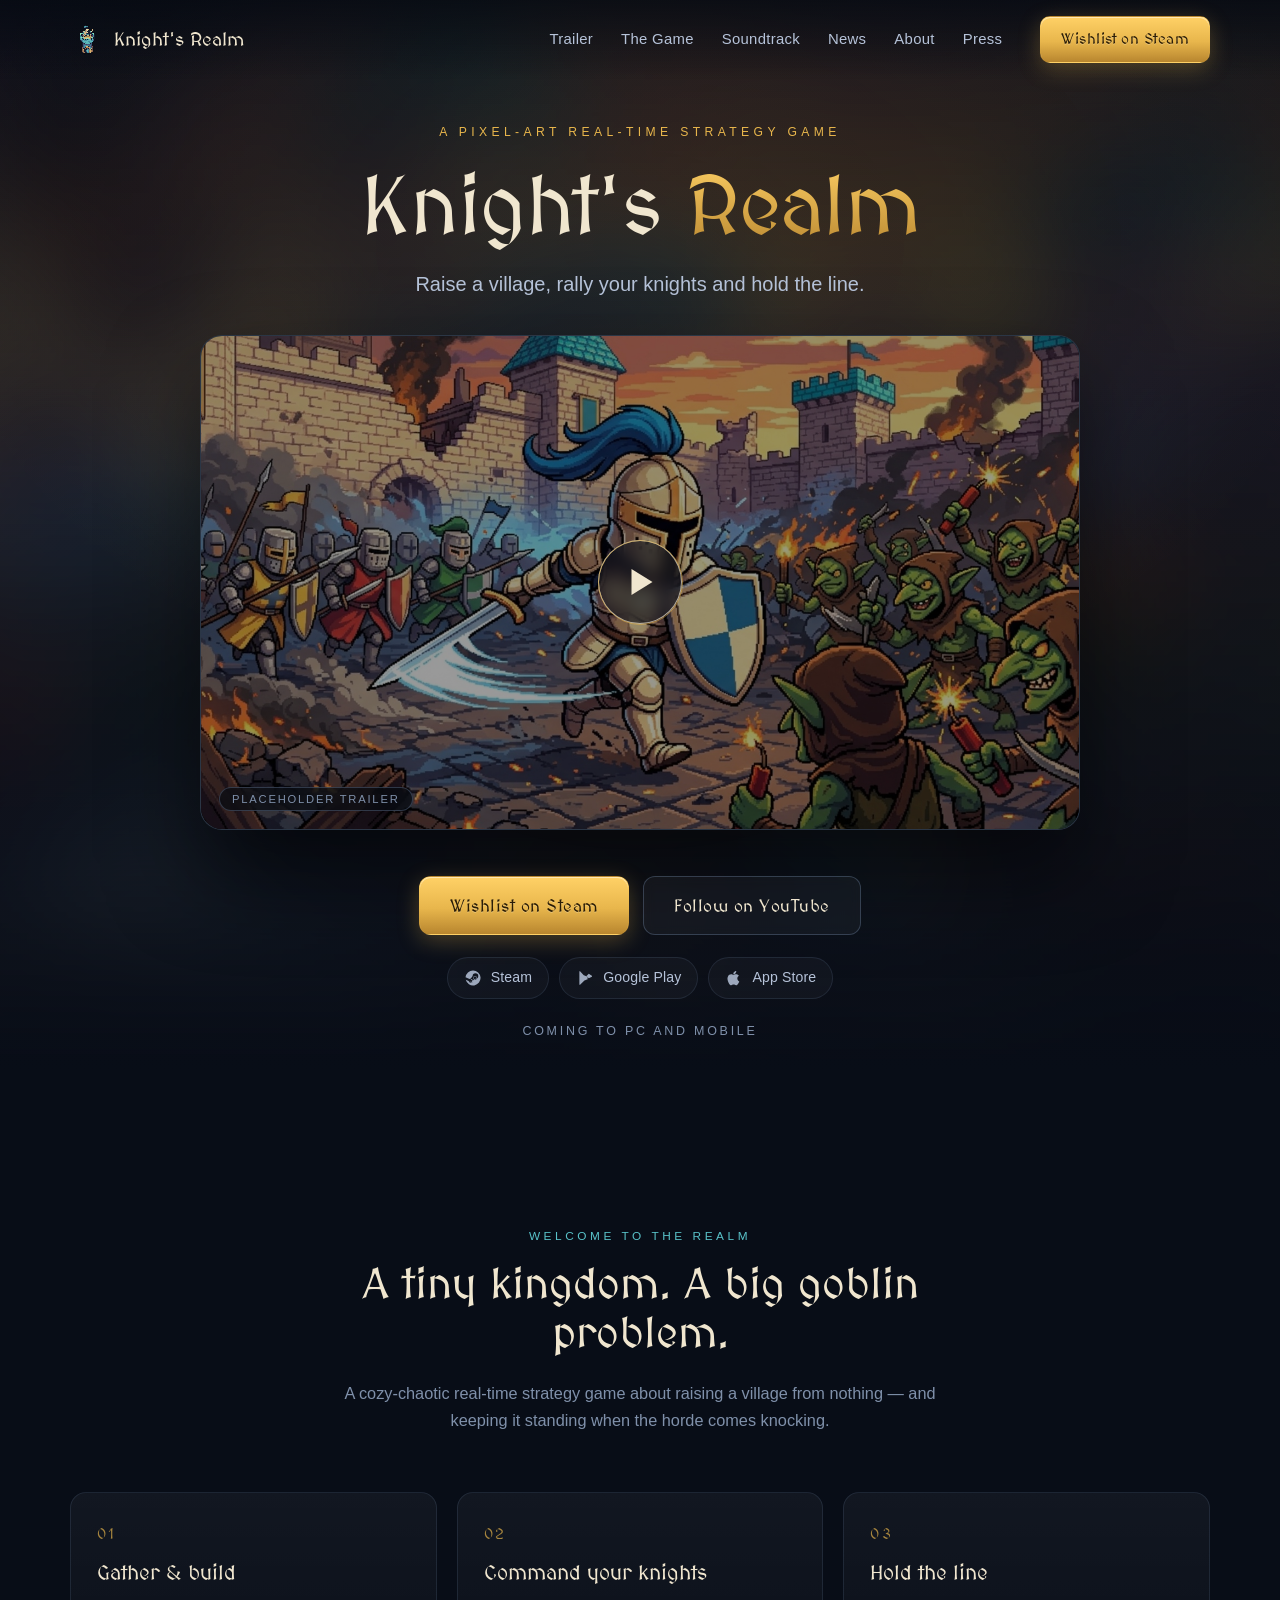
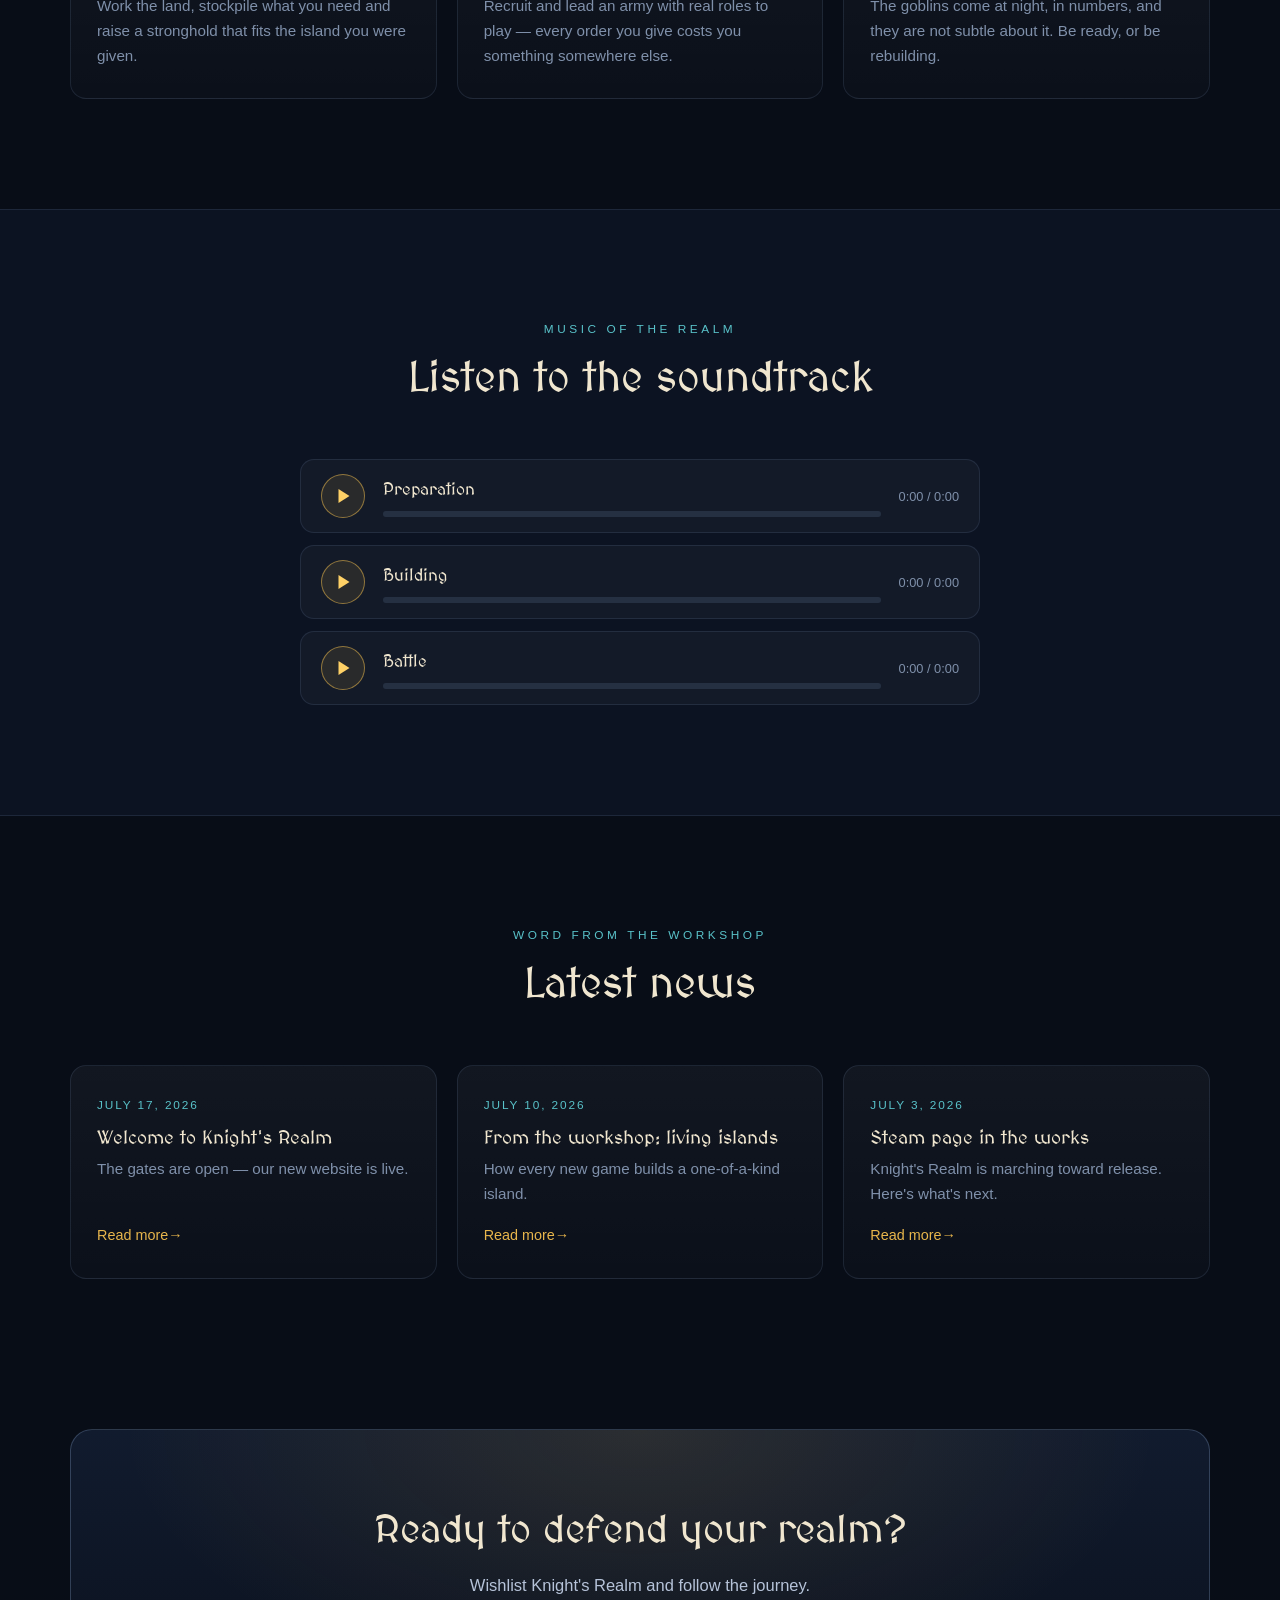
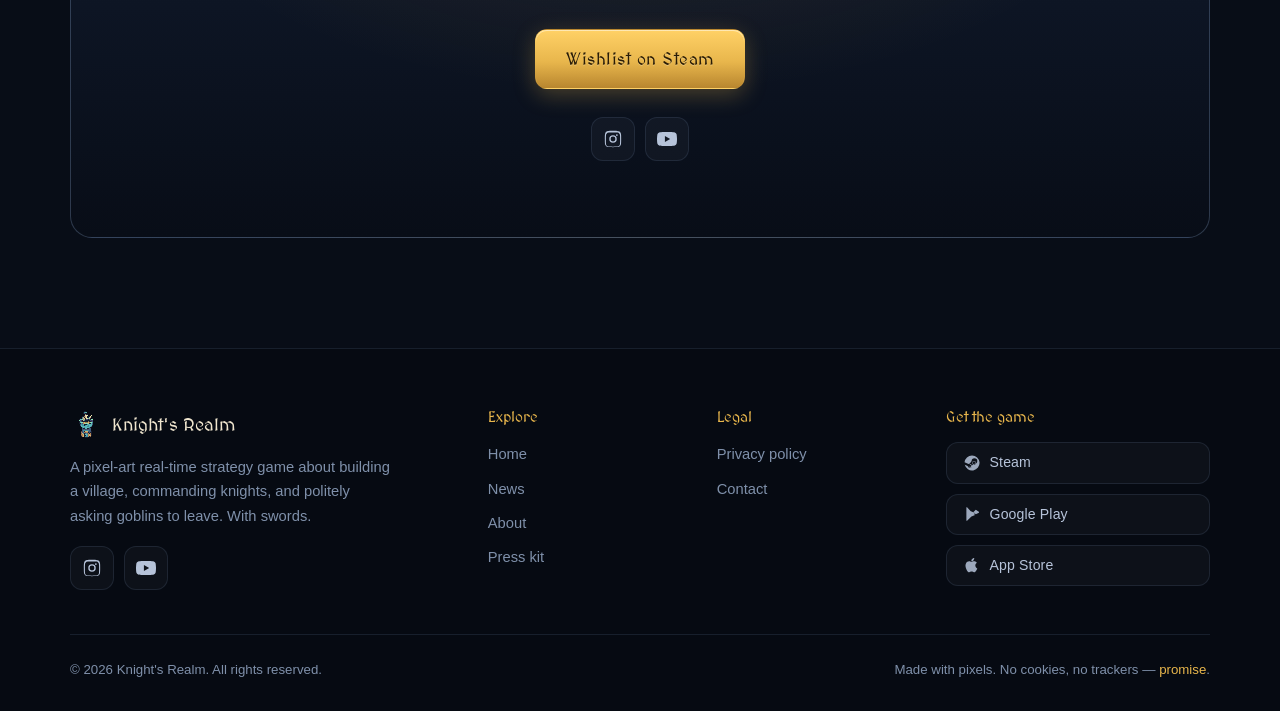
==== commit ba1c947f: "." ====
--- a/index.html
+++ b/index.html
@@ -17,6 +17,8 @@
 </head>
 <body>
 
+  <div class="scroll-progress" aria-hidden="true"><span></span></div>
+
   <!-- ================== NAV ================== -->
   <header class="site-nav">
     <div class="container nav-inner">
@@ -26,15 +28,15 @@
       </a>
       <nav>
         <ul class="nav-links">
-          <li><a href="#features">The Game</a></li>
-          <li><a href="#units">Units</a></li>
+          <li><a href="#trailer">Trailer</a></li>
+          <li><a href="#game">The Game</a></li>
           <li><a href="#soundtrack">Soundtrack</a></li>
           <li><a href="news.html">News</a></li>
           <li><a href="about.html">About</a></li>
           <li><a href="press.html">Press</a></li>
         </ul>
       </nav>
-      <a class="btn btn-gold nav-cta" data-link="steam" href="#">Wishlist on Steam</a>
+      <a class="btn btn-gold btn-sm nav-cta" data-link="steam" href="#">Wishlist on Steam</a>
       <button class="nav-burger" aria-label="Menu" aria-expanded="false">
         <span></span><span></span><span></span>
       </button>
@@ -42,385 +44,123 @@
   </header>
 
   <!-- ================= HERO ================= -->
-  <section class="hero">
-    <div class="hero-bg" role="img" aria-label="Pixel-art battle scene: a knight charges goblins before a besieged castle"></div>
-    <div class="hero-clouds" aria-hidden="true">
-      <img class="pixel" src="art/Deco/clouds/Clouds_01.png" alt="" style="--top: 8%;  --size: 1.6; --dur: 95s; --delay: -20s; --static-left: 8%;">
-      <img class="pixel" src="art/Deco/clouds/Clouds_03.png" alt="" style="--top: 18%; --size: 1.1; --dur: 70s; --delay: -55s; --static-left: 55%;">
-      <img class="pixel" src="art/Deco/clouds/Clouds_05.png" alt="" style="--top: 5%;  --size: 0.9; --dur: 60s; --delay: -35s; --static-left: 75%;">
-      <img class="pixel" src="art/Deco/clouds/Clouds_07.png" alt="" style="--top: 26%; --size: 1.3; --dur: 110s; --delay: -80s; --static-left: 30%;">
-    </div>
-    <div class="hero-content">
-      <p class="hero-kicker">A pixel-art real-time strategy game</p>
-      <h1 class="hero-title">Knight's <span class="gold">Realm</span></h1>
-      <p class="hero-tagline">
-        Raise a village, rally your knights and hold the line — because the goblins
-        are coming, and they brought <em>way</em> too much TNT.
-      </p>
-      <div class="hero-ctas">
-        <a class="btn btn-gold" data-link="steam" href="#">&#9829; Wishlist on Steam</a>
-        <a class="btn btn-ghost" data-link="youtube" href="#">&#9654; Watch on YouTube</a>
-      </div>
-      <div class="store-badges">
-        <a class="store-badge" data-link="steam" href="#">
-          <svg viewBox="0 0 24 24" aria-hidden="true"><path d="M12 2a10 10 0 0 0-9.96 9.06l5.35 2.21a2.8 2.8 0 0 1 1.6-.49h.15l2.38-3.45v-.05a3.77 3.77 0 1 1 3.77 3.77h-.09l-3.4 2.43v.13a2.83 2.83 0 0 1-5.62.45l-3.82-1.58A10 10 0 1 0 12 2Zm-5.7 13.9 1.23.51a2.12 2.12 0 1 0 1.15-2.75l1.27.52a1.56 1.56 0 0 1-1.2 2.89 1.55 1.55 0 0 1-.86-.84l-1.59-.33Zm10.99-4.13a2.51 2.51 0 1 1-2.51-2.51 2.51 2.51 0 0 1 2.51 2.51Zm-4.4 0a1.89 1.89 0 1 0 1.89-1.9 1.89 1.89 0 0 0-1.89 1.9Z"/></svg>
-          <span class="sb-text"><span class="sb-small">Coming soon</span><span class="sb-name">Steam</span></span>
-        </a>
-        <a class="store-badge" data-link="googleplay" href="#">
-          <svg viewBox="0 0 24 24" aria-hidden="true"><path d="M4 2.7c-.3.3-.5.8-.5 1.4v15.8c0 .6.2 1.1.5 1.4l.1.1 8.9-8.8v-.2L4.1 2.6l-.1.1Zm12 9.6-3-2.9 3-3 3.6 2.1c1 .6 1 1.5 0 2.1L16 12.3Zm-.9.9L12 10.1l-8 8 11.1-4.9ZM4 5.9l8 8 3.1-3.1L4 5.9Z" transform="translate(1 0)"/></svg>
-          <span class="sb-text"><span class="sb-small">Coming soon</span><span class="sb-name">Google Play</span></span>
-        </a>
-        <a class="store-badge" data-link="appstore" href="#">
-          <svg viewBox="0 0 24 24" aria-hidden="true"><path d="M16.4 12.7c0-2.4 2-3.6 2.1-3.7-1.1-1.7-2.9-1.9-3.5-1.9-1.5-.2-2.9.9-3.7.9-.8 0-1.9-.9-3.2-.9-1.6 0-3.1 1-4 2.4-1.7 2.9-.4 7.3 1.2 9.7.8 1.2 1.8 2.5 3 2.4 1.2 0 1.7-.8 3.2-.8s1.9.8 3.2.8 2.2-1.2 3-2.4c.9-1.3 1.3-2.6 1.3-2.7 0 0-2.6-1-2.6-3.8ZM14 5.6c.7-.8 1.1-1.9 1-3.1-1 0-2.2.7-2.9 1.5-.6.7-1.2 1.9-1 3 1.1.1 2.2-.6 2.9-1.4Z"/></svg>
-          <span class="sb-text"><span class="sb-small">Coming soon</span><span class="sb-name">App Store</span></span>
-        </a>
-      </div>
-    </div>
-    <a class="hero-scroll" href="#pitch" aria-label="Scroll to learn more">&#8964;</a>
-  </section>
-
-  <!-- ================= PITCH ================= -->
-  <section class="section" id="pitch">
+  <section class="hero" id="trailer">
+    <div class="hero-ambient" aria-hidden="true"></div>
+
+    <div class="container hero-inner">
+      <header class="hero-head">
+        <p class="hero-kicker">A pixel-art real-time strategy game</p>
+        <h1 class="hero-title">Knight's <span class="gold">Realm</span></h1>
+        <p class="hero-tagline">
+          Raise a village, rally your knights and hold the line.
+        </p>
+      </header>
+
+      <!-- Click-to-play facade: nothing is requested from YouTube until you press play -->
+      <div class="trailer" data-trailer data-title="Knight's Realm — trailer">
+        <button class="trailer-frame" type="button" aria-label="Play the trailer">
+          <img class="trailer-poster" src="art/Extra/steam_pixel_art_thumbnail.jpg" alt="">
+          <span class="trailer-play" aria-hidden="true"></span>
+          <span class="trailer-tag">Placeholder trailer</span>
+        </button>
+      </div>
+
+      <div class="hero-actions">
+        <div class="hero-ctas">
+          <a class="btn btn-gold" data-link="steam" href="#">Wishlist on Steam</a>
+          <a class="btn btn-ghost" data-link="youtube" href="#">Follow on YouTube</a>
+        </div>
+        <div class="store-badges">
+          <a class="store-badge" data-link="steam" href="#">
+            <svg viewBox="0 0 24 24" aria-hidden="true"><path d="M12 2a10 10 0 0 0-9.96 9.06l5.35 2.21a2.8 2.8 0 0 1 1.6-.49h.15l2.38-3.45v-.05a3.77 3.77 0 1 1 3.77 3.77h-.09l-3.4 2.43v.13a2.83 2.83 0 0 1-5.62.45l-3.82-1.58A10 10 0 1 0 12 2Zm-5.7 13.9 1.23.51a2.12 2.12 0 1 0 1.15-2.75l1.27.52a1.56 1.56 0 0 1-1.2 2.89 1.55 1.55 0 0 1-.86-.84l-1.59-.33Zm10.99-4.13a2.51 2.51 0 1 1-2.51-2.51 2.51 2.51 0 0 1 2.51 2.51Zm-4.4 0a1.89 1.89 0 1 0 1.89-1.9 1.89 1.89 0 0 0-1.89 1.9Z"/></svg>
+            <span class="sb-name">Steam</span>
+          </a>
+          <a class="store-badge" data-link="googleplay" href="#">
+            <svg viewBox="0 0 24 24" aria-hidden="true"><path d="M4 2.7c-.3.3-.5.8-.5 1.4v15.8c0 .6.2 1.1.5 1.4l.1.1 8.9-8.8v-.2L4.1 2.6l-.1.1Zm12 9.6-3-2.9 3-3 3.6 2.1c1 .6 1 1.5 0 2.1L16 12.3Zm-.9.9L12 10.1l-8 8 11.1-4.9ZM4 5.9l8 8 3.1-3.1L4 5.9Z" transform="translate(1 0)"/></svg>
+            <span class="sb-name">Google Play</span>
+          </a>
+          <a class="store-badge" data-link="appstore" href="#">
+            <svg viewBox="0 0 24 24" aria-hidden="true"><path d="M16.4 12.7c0-2.4 2-3.6 2.1-3.7-1.1-1.7-2.9-1.9-3.5-1.9-1.5-.2-2.9.9-3.7.9-.8 0-1.9-.9-3.2-.9-1.6 0-3.1 1-4 2.4-1.7 2.9-.4 7.3 1.2 9.7.8 1.2 1.8 2.5 3 2.4 1.2 0 1.7-.8 3.2-.8s1.9.8 3.2.8 2.2-1.2 3-2.4c.9-1.3 1.3-2.6 1.3-2.7 0 0-2.6-1-2.6-3.8ZM14 5.6c.7-.8 1.1-1.9 1-3.1-1 0-2.2.7-2.9 1.5-.6.7-1.2 1.9-1 3 1.1.1 2.2-.6 2.9-1.4Z"/></svg>
+            <span class="sb-name">App Store</span>
+          </a>
+        </div>
+        <p class="hero-note">Coming to PC and mobile</p>
+      </div>
+    </div>
+  </section>
+
+  <!-- ================= THE GAME ================= -->
+  <section class="section" id="game">
     <div class="container">
       <div class="section-head reveal">
         <p class="section-eyebrow">Welcome to the realm</p>
         <h2 class="section-title">A tiny kingdom. A big goblin problem.</h2>
         <p class="section-sub">
-          Knight's Realm is a cozy-chaotic real-time strategy game. Chop wood, herd sheep,
-          mine gold and build your stronghold — then defend every last plank of it from
-          goblins armed with torches, exploding barrels and questionable judgement.
+          A cozy-chaotic real-time strategy game about raising a village from nothing —
+          and keeping it standing when the horde comes knocking.
         </p>
       </div>
-      <div class="faceoff reveal" data-delay="1" aria-label="A knight faces off against a torch-wielding goblin">
-        <div class="fighter">
-          <div class="sprite" data-sheet="art/Factions/Knights/Blue/Warrior_Blue.png"
-               data-cols="6" data-rows="8" data-row="0" data-from="0" data-count="6"
-               data-fps="8" data-scale="1"></div>
-        </div>
-        <span class="vs">VS</span>
-        <div class="fighter">
-          <div class="sprite flip" data-sheet="art/Factions/Goblins/Torch_Neutral.png"
-               data-cols="7" data-rows="5" data-row="0" data-from="0" data-count="6"
-               data-fps="8" data-scale="1"></div>
-        </div>
-      </div>
-    </div>
-  </section>
-
-  <div class="battlements" aria-hidden="true"></div>
-
-  <!-- ================= FEATURES ================= -->
-  <section class="section section-alt" id="features">
-    <div class="container">
-      <div class="section-head reveal">
-        <p class="section-eyebrow">How you'll spend your reign</p>
-        <h2 class="section-title">Gather. Build. Recruit. Defend.</h2>
-      </div>
-      <div class="grid grid-4">
-        <div class="card reveal" data-delay="1">
-          <div class="card-ico"><img class="pixel" src="art/UI/icons/icon_gold.png" alt=""></div>
-          <h3>Gather &amp; prosper</h3>
-          <p>Send your pawns to fell forests, herd sheep and crack gold ore. Every log,
-             chop and coin is hauled home to your castle by hand.</p>
-        </div>
-        <div class="card reveal" data-delay="2">
-          <div class="card-ico"><img class="pixel" src="art/UI/icons/icon_hammer.png" alt=""></div>
-          <h3>Build your stronghold</h3>
-          <p>Place houses, barracks, archeries, monasteries and towers. Pawns hammer each
-             construction site together, plank by plank.</p>
-        </div>
-        <div class="card reveal" data-delay="3">
-          <div class="card-ico"><img class="pixel" src="art/UI/recruiting/kngiht_general.png" alt=""></div>
-          <h3>Recruit your army</h3>
-          <p>Train lancers, archers, monks and generals — each with their own fighting
-             style, temperament and favourite way to bonk a goblin.</p>
-        </div>
-        <div class="card reveal" data-delay="4">
-          <div class="card-ico"><img class="pixel" src="art/UI/icon.png" alt=""></div>
-          <h3>Defend the realm</h3>
-          <p>Garrison archers in towers and hold the walls. Goblins raid with torches,
-             rolling powder barrels and thrown TNT — stay sharp.</p>
-        </div>
-      </div>
-    </div>
-  </section>
-
-  <div class="battlements flip" aria-hidden="true"></div>
-
-  <!-- ================= UNITS ================= -->
-  <section class="section" id="units">
-    <div class="container">
-      <div class="section-head reveal">
-        <p class="section-eyebrow">Your loyal subjects</p>
-        <h2 class="section-title">Meet the knights</h2>
-        <p class="section-sub">Four banners fly over the realm. Pick your colours —
-           every knight (and every rooftop) follows suit.</p>
-      </div>
-      <div class="team-switch reveal" role="group" aria-label="Choose your team colour">
-        <button class="team-pill is-active" data-team="Blue">Blue</button>
-        <button class="team-pill" data-team="Red">Red</button>
-        <button class="team-pill" data-team="Purple">Purple</button>
-        <button class="team-pill" data-team="Yellow">Yellow</button>
-      </div>
-      <div class="grid grid-5">
-        <div class="card unit-card reveal" data-delay="1">
-          <div class="unit-stage">
-            <div class="sprite" data-team-src="art/Factions/Knights/{TEAM}/Warrior_{TEAM}.png"
-                 data-sheet="art/Factions/Knights/Blue/Warrior_Blue.png"
-                 data-cols="6" data-rows="8" data-row="0" data-from="0" data-count="6"
-                 data-fps="8" data-scale="0.5"></div>
-          </div>
-          <span class="role">Frontline</span>
-          <h3>General</h3>
-          <p>Your sword-and-shield backbone. Points at goblins; goblins stop existing.</p>
-        </div>
-        <div class="card unit-card reveal" data-delay="2">
-          <div class="unit-stage">
-            <div class="sprite" data-team-src="art/Factions/Knights/{TEAM}/Lancer_{TEAM}.png"
-                 data-sheet="art/Factions/Knights/Blue/Lancer_Blue.png"
-                 data-cols="6" data-rows="8" data-row="0" data-from="0" data-count="6"
-                 data-fps="8" data-scale="0.5"></div>
-          </div>
-          <span class="role">Reach</span>
-          <h3>Lancer</h3>
-          <p>Keeps trouble at spear's length with a very, very long pointy stick.</p>
-        </div>
-        <div class="card unit-card reveal" data-delay="3">
-          <div class="unit-stage">
-            <div class="sprite" data-team-src="art/Factions/Knights/{TEAM}/Archer_{TEAM}.png"
-                 data-sheet="art/Factions/Knights/Blue/Archer_Blue.png"
-                 data-cols="8" data-rows="3" data-row="2" data-from="0" data-count="8"
-                 data-fps="8" data-scale="0.5"></div>
-          </div>
-          <span class="role">Ranged</span>
-          <h3>Archer</h3>
-          <p>Rains arrows from afar — and climbs towers for an even better view.</p>
-        </div>
-        <div class="card unit-card reveal" data-delay="4">
-          <div class="unit-stage">
-            <div class="sprite" data-team-src="art/Factions/Knights/{TEAM}/Monk_{TEAM}.png"
-                 data-sheet="art/Factions/Knights/Blue/Monk_Blue.png"
-                 data-cols="11" data-rows="3" data-row="2" data-from="0" data-count="11"
-                 data-fps="9" data-scale="0.5"></div>
-          </div>
-          <span class="role">Support</span>
-          <h3>Monk</h3>
-          <p>Patches up wounded knights with a sparkle and a stern look.</p>
-        </div>
-        <div class="card unit-card reveal" data-delay="4">
-          <div class="unit-stage">
-            <div class="sprite" data-team-src="art/Factions/Knights/{TEAM}/Pawn_{TEAM}.png"
-                 data-sheet="art/Factions/Knights/Blue/Pawn_Blue.png"
-                 data-cols="8" data-rows="20" data-row="6" data-from="0" data-count="8"
-                 data-fps="8" data-scale="0.5"></div>
-          </div>
-          <span class="role">Worker</span>
-          <h3>Pawn</h3>
-          <p>The tireless heart of your economy. Chops, mines, hauls and hammers.</p>
-        </div>
-      </div>
-    </div>
-  </section>
-
-  <!-- ================= ENEMIES ================= -->
-  <section class="section section-goblin" id="enemies">
-    <div class="container">
-      <div class="section-head reveal">
-        <p class="section-eyebrow">The green menace</p>
-        <h2 class="section-title">Know your goblins</h2>
-        <p class="section-sub">They live in huts, multiply fast, and have exactly one
-           hobby: ruining your afternoon.</p>
-      </div>
-      <div class="grid grid-3">
-        <div class="card unit-card enemy-card reveal" data-delay="1">
-          <div class="unit-stage">
-            <div class="sprite" data-sheet="art/Factions/Goblins/Torch_Neutral.png"
-                 data-cols="7" data-rows="5" data-row="0" data-from="0" data-count="6"
-                 data-fps="8" data-scale="0.5"></div>
-          </div>
-          <span class="role">Arsonist</span>
-          <h3>Torch Goblin</h3>
-          <p>Runs at your buildings waving fire. Your wooden buildings. Sets them ablaze,
-             cackles, repeats.</p>
-        </div>
-        <div class="card unit-card enemy-card reveal" data-delay="2">
-          <div class="unit-stage">
-            <div class="sprite" data-sheet="art/Factions/Goblins/Barrel_Neutral.png"
-                 data-cols="6" data-rows="6" data-row="1" data-from="0" data-count="6"
-                 data-fps="6" data-scale="0.75"></div>
-          </div>
-          <span class="role">Ambusher</span>
-          <h3>Barrel Goblin</h3>
-          <p>Hides inside a TNT barrel, peeks out to pick a victim… then charges.
-             You can guess how that ends.</p>
-        </div>
-        <div class="card unit-card enemy-card reveal" data-delay="3">
-          <div class="unit-stage">
-            <div class="sprite" data-sheet="art/Factions/Goblins/TNT_Neutral.png"
-                 data-cols="7" data-rows="3" data-row="0" data-from="0" data-count="6"
-                 data-fps="8" data-scale="0.5"></div>
-          </div>
-          <span class="role">Artillery</span>
-          <h3>TNT Goblin</h3>
-          <p>Lobs lit dynamite from a safe distance — and climbs goblin towers to lob
-             it even further.</p>
-        </div>
-      </div>
-    </div>
-  </section>
-
-  <!-- ================= BUILDINGS ================= -->
-  <section class="section" id="buildings">
-    <div class="container">
-      <div class="section-head reveal">
-        <p class="section-eyebrow">From campfire to castle</p>
-        <h2 class="section-title">Build your realm</h2>
-        <p class="section-sub">Every building starts as a construction site and gets
-           hammered together by your pawns — and each one you add makes the next a
-           little pricier, so plan your village wisely.</p>
-      </div>
-      <div class="grid grid-3">
-        <div class="card building-card reveal" data-delay="1">
-          <div class="b-img"><img class="pixel" alt="Castle"
-               data-team-src="art/Factions/Knights/{TEAM}/Buildings/Castle.png"
-               src="art/Factions/Knights/Blue/Buildings/Castle.png"></div>
-          <h3>Castle</h3>
-          <p>The heart of your realm and drop-off for every resource. Lose it, and the
-             goblins win the day.</p>
-          <div class="cost-row"><span>One per realm</span></div>
-        </div>
-        <div class="card building-card reveal" data-delay="2">
-          <div class="b-img"><img class="pixel" alt="House"
-               data-team-src="art/Factions/Knights/{TEAM}/Buildings/House1.png"
-               src="art/Factions/Knights/Blue/Buildings/House1.png"></div>
-          <h3>House</h3>
-          <p>Home sweet home for a hard-working pawn. If its pawn falls, a new one moves
-             in after a while.</p>
-          <div class="cost-row"><span>First one's free!</span></div>
-        </div>
-        <div class="card building-card reveal" data-delay="3">
-          <div class="b-img"><img class="pixel" alt="Barracks"
-               data-team-src="art/Factions/Knights/{TEAM}/Buildings/Barracks.png"
-               src="art/Factions/Knights/Blue/Buildings/Barracks.png"></div>
-          <h3>Barracks</h3>
-          <p>Where lancers learn to hold the line (and to hold a really long spear).</p>
-          <div class="cost-row">
-            <span><img class="pixel" src="art/UI/icons/icon_log.png" alt="wood">8</span>
-            <span><img class="pixel" src="art/UI/icons/icon_gold.png" alt="gold">8</span>
-          </div>
-        </div>
-        <div class="card building-card reveal" data-delay="1">
-          <div class="b-img"><img class="pixel" alt="Archery range"
-               data-team-src="art/Factions/Knights/{TEAM}/Buildings/Archery.png"
-               src="art/Factions/Knights/Blue/Buildings/Archery.png"></div>
-          <h3>Archery</h3>
-          <p>Trains archers to hit a goblin square in the ego from across the map.</p>
-          <div class="cost-row">
-            <span><img class="pixel" src="art/UI/icons/icon_log.png" alt="wood">8</span>
-            <span><img class="pixel" src="art/UI/icons/icon_gold.png" alt="gold">8</span>
-          </div>
-        </div>
-        <div class="card building-card reveal" data-delay="2">
-          <div class="b-img"><img class="pixel" alt="Monastery"
-               data-team-src="art/Factions/Knights/{TEAM}/Buildings/Monastery.png"
-               src="art/Factions/Knights/Blue/Buildings/Monastery.png"></div>
-          <h3>Monastery</h3>
-          <p>Quiet halls where monks study the ancient art of un-stabbing people.</p>
-          <div class="cost-row">
-            <span><img class="pixel" src="art/UI/icons/icon_log.png" alt="wood">8</span>
-            <span><img class="pixel" src="art/UI/icons/icon_gold.png" alt="gold">8</span>
-          </div>
-        </div>
-        <div class="card building-card reveal" data-delay="3">
-          <div class="b-img"><img class="pixel" alt="Tower"
-               data-team-src="art/Factions/Knights/{TEAM}/Buildings/Tower.png"
-               src="art/Factions/Knights/Blue/Buildings/Tower.png"></div>
-          <h3>Tower</h3>
-          <p>Garrison an archer on top for extra range — the tower takes the hits
-             while they take the shots.</p>
-          <div class="cost-row">
-            <span><img class="pixel" src="art/UI/icons/icon_log.png" alt="wood">8</span>
-            <span><img class="pixel" src="art/UI/icons/icon_gold.png" alt="gold">8</span>
-          </div>
-        </div>
-      </div>
-    </div>
-  </section>
-
-  <div class="battlements" aria-hidden="true"></div>
-
-  <!-- ================= LIVING ISLAND ================= -->
-  <section class="section section-alt" id="world">
-    <div class="container">
-      <div class="section-head reveal">
-        <p class="section-eyebrow">A world that lives without you</p>
-        <h2 class="section-title">Every island is one of a kind</h2>
-        <p class="section-sub">
-          Each new game generates a fresh island — beaches, cliffs, forests and gold veins,
-          with four rival castles staking their corners. Sheep graze and multiply, forests
-          regrow, mines run deep… and goblin camps fester in the wilds.
-        </p>
-      </div>
-      <div class="island-panel reveal" data-delay="1">
-        <div class="island-scene" aria-label="A slice of island life: trees, livestock, a gold mine and goblin huts">
-          <div class="sprite" data-sheet="art/Resources/Trees/trees.png"
-               data-cols="8" data-rows="6" data-row="0" data-from="0" data-count="1"
-               data-fps="1" data-scale="0.75"></div>
-          <div class="sprite" data-sheet="art/Resources/Sheep/Sheep_1.png"
-               data-cols="8" data-rows="2" data-row="0" data-from="0" data-count="8"
-               data-fps="6" data-scale="0.75"></div>
-          <img class="pixel" src="art/Resources/Gold Mine/GoldMine_Active.png" alt="An active gold mine" style="height: 130px;">
-          <img class="pixel" src="art/Resources/Gold Ore/Gold Stone 3.png" alt="Gold ore" style="height: 60px;">
-          <div class="sprite flip" data-sheet="art/Resources/Sheep/Sheep_1.png"
-               data-cols="8" data-rows="2" data-row="0" data-from="0" data-count="8"
-               data-fps="5" data-scale="0.75"></div>
-          <div class="sprite" data-sheet="art/Factions/Goblins/Goblin_Hut.png" role="img" aria-label="A goblin hut with a smoking chimney"
-               data-cols="16" data-rows="1" data-row="0" data-from="0" data-count="16"
-               data-fps="6" data-scale="0.6"></div>
-          <div class="sprite" data-sheet="art/Resources/Trees/trees.png"
-               data-cols="8" data-rows="6" data-row="2" data-from="0" data-count="1"
-               data-fps="1" data-scale="0.75"></div>
-        </div>
+
+      <div class="grid grid-3 stagger">
+        <article class="card reveal">
+          <span class="card-num">01</span>
+          <h3>Gather &amp; build</h3>
+          <p>Work the land, stockpile what you need and raise a stronghold that fits
+             the island you were given.</p>
+        </article>
+        <article class="card reveal">
+          <span class="card-num">02</span>
+          <h3>Command your knights</h3>
+          <p>Recruit and lead an army with real roles to play — every order you give
+             costs you something somewhere else.</p>
+        </article>
+        <article class="card reveal">
+          <span class="card-num">03</span>
+          <h3>Hold the line</h3>
+          <p>The goblins come at night, in numbers, and they are not subtle about it.
+             Be ready, or be rebuilding.</p>
+        </article>
       </div>
     </div>
   </section>
 
   <!-- ================= SOUNDTRACK ================= -->
-  <section class="section" id="soundtrack">
+  <section class="section section-alt" id="soundtrack">
     <div class="container">
       <div class="section-head reveal">
         <p class="section-eyebrow">Music of the realm</p>
         <h2 class="section-title">Listen to the soundtrack</h2>
-        <p class="section-sub">Three moods of a knight's day: sharpening steel,
-           raising rooftops, and absolutely walloping goblins.</p>
-      </div>
-      <div class="tracks reveal" data-delay="1">
+      </div>
+      <div class="tracks reveal">
         <div class="track" data-src="art/Extra/soundtrack_prepare_1.mp3">
-          <button class="track-play" aria-label="Play">
-            <span class="ico-play">&#9654;</span><span class="ico-pause">&#10074;&#10074;</span>
+          <button class="track-play" aria-label="Play Preparation">
+            <span class="ico-play" aria-hidden="true"></span>
+            <span class="ico-pause" aria-hidden="true"></span>
           </button>
           <div class="track-meta">
-            <div class="track-name">Preparation — Sharpen the Blades</div>
+            <div class="track-name">Preparation</div>
             <div class="track-bar"><div class="track-fill"></div></div>
           </div>
           <div class="track-time">0:00 / 0:00</div>
         </div>
         <div class="track" data-src="art/Extra/soundtrack_build_1.mp3">
-          <button class="track-play" aria-label="Play">
-            <span class="ico-play">&#9654;</span><span class="ico-pause">&#10074;&#10074;</span>
+          <button class="track-play" aria-label="Play Building">
+            <span class="ico-play" aria-hidden="true"></span>
+            <span class="ico-pause" aria-hidden="true"></span>
           </button>
           <div class="track-meta">
-            <div class="track-name">Building — Hammer &amp; Hearth</div>
+            <div class="track-name">Building</div>
             <div class="track-bar"><div class="track-fill"></div></div>
           </div>
           <div class="track-time">0:00 / 0:00</div>
         </div>
         <div class="track" data-src="art/Extra/soundtrack_battle_1.mp3">
-          <button class="track-play" aria-label="Play">
-            <span class="ico-play">&#9654;</span><span class="ico-pause">&#10074;&#10074;</span>
+          <button class="track-play" aria-label="Play Battle">
+            <span class="ico-play" aria-hidden="true"></span>
+            <span class="ico-pause" aria-hidden="true"></span>
           </button>
           <div class="track-meta">
-            <div class="track-name">Battle — Steel Meets Goblin</div>
+            <div class="track-name">Battle</div>
             <div class="track-bar"><div class="track-fill"></div></div>
           </div>
           <div class="track-time">0:00 / 0:00</div>
@@ -429,50 +169,44 @@
     </div>
   </section>
 
-  <div class="battlements" aria-hidden="true"></div>
-
   <!-- ================= NEWS TEASER ================= -->
-  <section class="section section-alt" id="news">
+  <section class="section" id="news">
     <div class="container">
       <div class="section-head reveal">
         <p class="section-eyebrow">Word from the workshop</p>
         <h2 class="section-title">Latest news</h2>
       </div>
-      <div class="grid grid-3">
-        <div class="card news-card reveal" data-delay="1">
+      <div class="grid grid-3 stagger">
+        <article class="card news-card reveal">
           <div class="news-date">July 17, 2026</div>
           <h3><a href="news.html#welcome">Welcome to Knight's Realm</a></h3>
-          <p>The gates are open! Our brand-new website is live — take a tour of the units,
-             the goblins and the soundtrack.</p>
-          <a class="more" href="news.html#welcome">Read more →</a>
-        </div>
-        <div class="card news-card reveal" data-delay="2">
+          <p>The gates are open — our new website is live.</p>
+          <a class="more" href="news.html#welcome">Read more</a>
+        </article>
+        <article class="card news-card reveal">
           <div class="news-date">July 10, 2026</div>
           <h3><a href="news.html#living-islands">From the workshop: living islands</a></h3>
-          <p>How every new game builds a one-of-a-kind island — and why the sheep
-             population keeps getting out of hand.</p>
-          <a class="more" href="news.html#living-islands">Read more →</a>
-        </div>
-        <div class="card news-card reveal" data-delay="3">
+          <p>How every new game builds a one-of-a-kind island.</p>
+          <a class="more" href="news.html#living-islands">Read more</a>
+        </article>
+        <article class="card news-card reveal">
           <div class="news-date">July 3, 2026</div>
           <h3><a href="news.html#steam-soon">Steam page in the works</a></h3>
-          <p>Knight's Realm is marching toward Steam, Google Play and the App Store.
-             Here's what happens next.</p>
-          <a class="more" href="news.html#steam-soon">Read more →</a>
-        </div>
+          <p>Knight's Realm is marching toward release. Here's what's next.</p>
+          <a class="more" href="news.html#steam-soon">Read more</a>
+        </article>
       </div>
     </div>
   </section>
 
   <!-- ================= FINAL CTA ================= -->
-  <section class="section">
+  <section class="section section-tight">
     <div class="container">
       <div class="cta-banner reveal">
         <h2>Ready to defend your realm?</h2>
-        <p>Wishlist Knight's Realm and follow the journey — every wishlist is one more
-           knight for the cause.</p>
+        <p>Wishlist Knight's Realm and follow the journey.</p>
         <div class="hero-ctas">
-          <a class="btn btn-gold" data-link="steam" href="#">&#9829; Wishlist on Steam</a>
+          <a class="btn btn-gold" data-link="steam" href="#">Wishlist on Steam</a>
         </div>
         <div class="socials">
           <a class="social-btn" data-link="instagram" href="#" aria-label="Instagram">
@@ -495,11 +229,11 @@
             <img class="pixel" src="art/UI/icon.png" alt="">
             Knight's Realm
           </div>
-          <p style="color: var(--ink-dim); max-width: 300px;">
+          <p class="footer-blurb">
             A pixel-art real-time strategy game about building a village, commanding
             knights, and politely asking goblins to leave. With swords.
           </p>
-          <div class="socials" style="justify-content: flex-start;">
+          <div class="socials socials-left">
             <a class="social-btn" data-link="instagram" href="#" aria-label="Instagram">
               <svg viewBox="0 0 24 24" aria-hidden="true"><path d="M12 2.2c3.2 0 3.6 0 4.8.1 1.2.1 1.8.2 2.2.4.6.2 1 .5 1.4.9.4.4.7.9.9 1.4.2.4.4 1.1.4 2.2.1 1.3.1 1.6.1 4.8s0 3.6-.1 4.8c-.1 1.2-.2 1.8-.4 2.2-.2.6-.5 1-.9 1.4-.4.4-.9.7-1.4.9-.4.2-1.1.4-2.2.4-1.3.1-1.6.1-4.8.1s-3.6 0-4.8-.1c-1.2-.1-1.8-.2-2.2-.4-.6-.2-1-.5-1.4-.9-.4-.4-.7-.9-.9-1.4-.2-.4-.4-1.1-.4-2.2-.1-1.3-.1-1.6-.1-4.8s0-3.6.1-4.8c.1-1.2.2-1.8.4-2.2.2-.6.5-1 .9-1.4.4-.4.9-.7 1.4-.9.4-.2 1.1-.4 2.2-.4 1.2-.1 1.6-.1 4.8-.1Zm0 2c-3.1 0-3.5 0-4.7.1-1.1.1-1.4.2-1.7.3-.4.2-.7.4-1 .7-.3.3-.5.6-.7 1-.1.3-.3.7-.3 1.7-.1 1.2-.1 1.6-.1 4.7s0 3.5.1 4.7c.1 1.1.2 1.4.3 1.7.2.4.4.7.7 1 .3.3.6.5 1 .7.3.1.7.3 1.7.3 1.2.1 1.6.1 4.7.1s3.5 0 4.7-.1c1.1-.1 1.4-.2 1.7-.3.4-.2.7-.4 1-.7.3-.3.5-.6.7-1 .1-.3.3-.7.3-1.7.1-1.2.1-1.6.1-4.7s0-3.5-.1-4.7c-.1-1.1-.2-1.4-.3-1.7-.2-.4-.4-.7-.7-1-.3-.3-.6-.5-1-.7-.3-.1-.7-.3-1.7-.3-1.2-.1-1.6-.1-4.7-.1Zm0 3.3a4.5 4.5 0 1 1 0 9 4.5 4.5 0 0 1 0-9Zm0 7.4a2.9 2.9 0 1 0 0-5.8 2.9 2.9 0 0 0 0 5.8Zm5.7-7.6a1.05 1.05 0 1 1-2.1 0 1.05 1.05 0 0 1 2.1 0Z"/></svg>
             </a>
@@ -526,31 +260,30 @@
         </div>
         <div>
           <h4>Get the game</h4>
-          <div class="store-badges" style="flex-direction: column; align-items: stretch;">
+          <div class="store-badges store-badges-stack">
             <a class="store-badge" data-link="steam" href="#">
               <svg viewBox="0 0 24 24" aria-hidden="true"><path d="M12 2a10 10 0 0 0-9.96 9.06l5.35 2.21a2.8 2.8 0 0 1 1.6-.49h.15l2.38-3.45v-.05a3.77 3.77 0 1 1 3.77 3.77h-.09l-3.4 2.43v.13a2.83 2.83 0 0 1-5.62.45l-3.82-1.58A10 10 0 1 0 12 2Zm-5.7 13.9 1.23.51a2.12 2.12 0 1 0 1.15-2.75l1.27.52a1.56 1.56 0 0 1-1.2 2.89 1.55 1.55 0 0 1-.86-.84l-1.59-.33Zm10.99-4.13a2.51 2.51 0 1 1-2.51-2.51 2.51 2.51 0 0 1 2.51 2.51Zm-4.4 0a1.89 1.89 0 1 0 1.89-1.9 1.89 1.89 0 0 0-1.89 1.9Z"/></svg>
-              <span class="sb-text"><span class="sb-small">Coming soon</span><span class="sb-name">Steam</span></span>
+              <span class="sb-name">Steam</span>
             </a>
             <a class="store-badge" data-link="googleplay" href="#">
               <svg viewBox="0 0 24 24" aria-hidden="true"><path d="M4 2.7c-.3.3-.5.8-.5 1.4v15.8c0 .6.2 1.1.5 1.4l.1.1 8.9-8.8v-.2L4.1 2.6l-.1.1Zm12 9.6-3-2.9 3-3 3.6 2.1c1 .6 1 1.5 0 2.1L16 12.3Zm-.9.9L12 10.1l-8 8 11.1-4.9ZM4 5.9l8 8 3.1-3.1L4 5.9Z" transform="translate(1 0)"/></svg>
-              <span class="sb-text"><span class="sb-small">Coming soon</span><span class="sb-name">Google Play</span></span>
+              <span class="sb-name">Google Play</span>
             </a>
             <a class="store-badge" data-link="appstore" href="#">
               <svg viewBox="0 0 24 24" aria-hidden="true"><path d="M16.4 12.7c0-2.4 2-3.6 2.1-3.7-1.1-1.7-2.9-1.9-3.5-1.9-1.5-.2-2.9.9-3.7.9-.8 0-1.9-.9-3.2-.9-1.6 0-3.1 1-4 2.4-1.7 2.9-.4 7.3 1.2 9.7.8 1.2 1.8 2.5 3 2.4 1.2 0 1.7-.8 3.2-.8s1.9.8 3.2.8 2.2-1.2 3-2.4c.9-1.3 1.3-2.6 1.3-2.7 0 0-2.6-1-2.6-3.8ZM14 5.6c.7-.8 1.1-1.9 1-3.1-1 0-2.2.7-2.9 1.5-.6.7-1.2 1.9-1 3 1.1.1 2.2-.6 2.9-1.4Z"/></svg>
-              <span class="sb-text"><span class="sb-small">Coming soon</span><span class="sb-name">App Store</span></span>
+              <span class="sb-name">App Store</span>
             </a>
           </div>
         </div>
       </div>
       <div class="footer-bottom">
         <span>© <span data-year>2026</span> Knight's Realm. All rights reserved.</span>
-        <span>Made with ⚔️ and pixels. No cookies, no trackers — <a href="privacy.html">promise</a>.</span>
+        <span>Made with pixels. No cookies, no trackers — <a href="privacy.html">promise</a>.</span>
       </div>
     </div>
   </footer>
 
   <script src="assets/js/links.js"></script>
-  <script src="assets/js/sprites.js"></script>
   <script src="assets/js/main.js"></script>
 </body>
 </html>
--- a/assets/css/style.css
+++ b/assets/css/style.css
@@ -1,7 +1,7 @@
 /* =========================================================================
    Knight's Realm — site design system
    Dark cinematic theme drawn from the game's palette:
-   night stone blues, parchment, gold, castle teal, goblin green.
+   night stone blues, parchment, gold, castle teal.
    ========================================================================= */
 
 /* ---------------- Font (self-hosted, OFL-licensed, ships with the game) - */
@@ -15,35 +15,38 @@
 
 /* ---------------- Tokens ------------------------------------------------ */
 :root {
-  --bg-0: #0a101c;            /* page background            */
-  --bg-1: #0e1626;            /* alternating sections       */
-  --bg-2: #131e33;            /* raised panels              */
-  --line: rgba(148, 180, 220, 0.14);
-  --line-strong: rgba(148, 180, 220, 0.28);
-
-  --parchment: #ece1c8;       /* headings                   */
-  --ink: #b9c5da;             /* body text                  */
-  --ink-dim: #8494ad;         /* secondary text             */
+  --bg-0: #080d17;            /* page background            */
+  --bg-1: #0c1322;            /* alternating sections       */
+  --bg-2: #111b2e;            /* raised panels              */
+  --line: rgba(150, 182, 224, 0.12);
+  --line-strong: rgba(150, 182, 224, 0.26);
+
+  --parchment: #f0e6cf;       /* headings                   */
+  --ink: #b6c3d9;             /* body text                  */
+  --ink-dim: #7f90aa;         /* secondary text             */
 
   --gold: #e8b64c;
   --gold-bright: #ffd166;
   --gold-deep: #b8862f;
   --teal: #59c2c9;
-  --teal-deep: #2e7f8a;
-  --goblin: #6cbf4e;
-  --fire: #e8763a;
-
-  --team-blue: #4a9fd8;
-  --team-red: #d86a5a;
-  --team-purple: #a06bd8;
-  --team-yellow: #e3c15a;
 
   --font-display: "MedievalSharp", "Georgia", serif;
   --font-body: -apple-system, BlinkMacSystemFont, "Segoe UI", Roboto, "Helvetica Neue", Arial, sans-serif;
 
-  --container: 1120px;
-  --radius: 14px;
-  --shadow: 0 18px 50px rgba(0, 0, 0, 0.45);
+  --container: 1140px;
+  --radius: 16px;
+  --radius-lg: 22px;
+
+  /* One motion vocabulary, used everywhere -------------------------------- */
+  --ease-out: cubic-bezier(0.22, 1, 0.36, 1);      /* settles softly        */
+  --ease-spring: cubic-bezier(0.34, 1.4, 0.64, 1); /* slight overshoot      */
+  --t-fast: 0.18s;
+  --t-mid: 0.34s;
+  --t-slow: 0.7s;
+
+  --shadow-sm: 0 4px 16px rgba(0, 0, 0, 0.3);
+  --shadow-md: 0 16px 40px rgba(0, 0, 0, 0.45);
+  --shadow-lg: 0 40px 90px rgba(0, 0, 0, 0.6);
 }
 
 /* ---------------- Base -------------------------------------------------- */
@@ -62,11 +65,8 @@
 
 img { max-width: 100%; display: block; }
 
-/* every piece of game art renders as crisp pixels */
-.pixel, .sprite {
-  image-rendering: pixelated;
-  image-rendering: crisp-edges;
-}
+/* the few remaining pieces of game art render as crisp pixels */
+.pixel { image-rendering: pixelated; image-rendering: crisp-edges; }
 
 h1, h2, h3, h4 {
   font-family: var(--font-display);
@@ -80,520 +80,644 @@
 a { color: var(--gold); text-decoration: none; }
 a:hover { color: var(--gold-bright); }
 
+:focus-visible {
+  outline: 2px solid var(--gold-bright);
+  outline-offset: 3px;
+  border-radius: 6px;
+}
+
 .container {
   width: min(var(--container), calc(100% - 48px));
   margin-inline: auto;
 }
 
+/* ---------------- Scroll progress --------------------------------------- */
+.scroll-progress {
+  position: fixed;
+  inset: 0 0 auto 0;
+  height: 2px;
+  z-index: 200;
+  pointer-events: none;
+}
+.scroll-progress span {
+  display: block;
+  height: 100%;
+  width: 100%;
+  transform: scaleX(0);
+  transform-origin: 0 50%;
+  background: linear-gradient(90deg, var(--gold-deep), var(--gold-bright));
+  box-shadow: 0 0 12px rgba(232, 182, 76, 0.5);
+}
+
 /* ---------------- Buttons ---------------------------------------------- */
 .btn {
+  position: relative;
   display: inline-flex;
   align-items: center;
   justify-content: center;
   gap: 10px;
-  padding: 14px 28px;
-  border-radius: 10px;
+  padding: 15px 30px;
+  border-radius: 12px;
   border: 1px solid transparent;
   font-family: var(--font-display);
   font-size: 1.05rem;
   letter-spacing: 0.03em;
   cursor: pointer;
-  transition: transform 0.18s ease, box-shadow 0.18s ease, background 0.18s ease, color 0.18s ease;
+  overflow: hidden;
   white-space: nowrap;
-}
-.btn:active { transform: translateY(1px); }
+  transition:
+    transform var(--t-mid) var(--ease-spring),
+    box-shadow var(--t-mid) var(--ease-out),
+    border-color var(--t-mid) var(--ease-out),
+    color var(--t-fast) var(--ease-out);
+}
+.btn-sm { padding: 10px 20px; font-size: 0.95rem; border-radius: 10px; }
+
+/* light sweeps across the button on hover */
+.btn::after {
+  content: "";
+  position: absolute;
+  inset: 0;
+  transform: translateX(-120%) skewX(-18deg);
+  background: linear-gradient(90deg, transparent, rgba(255, 255, 255, 0.35), transparent);
+  transition: transform 0.65s var(--ease-out);
+}
+.btn:hover::after { transform: translateX(120%) skewX(-18deg); }
+.btn:active { transform: translateY(1px) scale(0.985); }
 
 .btn-gold {
   background: linear-gradient(180deg, var(--gold-bright), var(--gold) 55%, var(--gold-deep));
   color: #2a1c05;
-  box-shadow: 0 6px 24px rgba(232, 182, 76, 0.35), inset 0 1px 0 rgba(255, 255, 255, 0.5);
+  box-shadow: 0 6px 22px rgba(232, 182, 76, 0.28), inset 0 1px 0 rgba(255, 255, 255, 0.5);
   text-shadow: 0 1px 0 rgba(255, 255, 255, 0.25);
 }
 .btn-gold:hover {
   color: #2a1c05;
-  transform: translateY(-2px);
-  box-shadow: 0 10px 32px rgba(232, 182, 76, 0.5), inset 0 1px 0 rgba(255, 255, 255, 0.5);
+  transform: translateY(-3px);
+  box-shadow: 0 14px 38px rgba(232, 182, 76, 0.42), inset 0 1px 0 rgba(255, 255, 255, 0.5);
 }
 
 .btn-ghost {
-  background: rgba(20, 32, 54, 0.72);
+  background: rgba(255, 255, 255, 0.04);
   border-color: var(--line-strong);
   color: var(--parchment);
+  backdrop-filter: blur(6px);
 }
 .btn-ghost:hover {
   border-color: var(--gold);
   color: var(--gold-bright);
-  transform: translateY(-2px);
-}
-
-.btn .btn-ico { width: 20px; height: 20px; }
+  transform: translateY(-3px);
+  box-shadow: var(--shadow-sm);
+}
+.btn-ghost::after { background: linear-gradient(90deg, transparent, rgba(255, 255, 255, 0.1), transparent); }
 
 /* placeholder (not-yet-live) links */
-.is-placeholder { position: relative; cursor: default; opacity: 0.85; }
-.is-placeholder:hover { transform: none; }
+.is-placeholder { cursor: default; }
 
 /* ---------------- Store badges ------------------------------------------ */
 .store-badges {
   display: flex;
-  gap: 12px;
+  gap: 10px;
   flex-wrap: wrap;
   align-items: center;
-}
+  justify-content: center;
+}
+.store-badges-stack { flex-direction: column; align-items: stretch; }
 .store-badge {
   display: inline-flex;
   align-items: center;
-  gap: 10px;
-  padding: 9px 18px 9px 13px;
-  border-radius: 10px;
-  border: 1px solid var(--line-strong);
-  background: rgba(10, 16, 28, 0.7);
+  gap: 9px;
+  padding: 8px 16px;
+  border-radius: 999px;
+  border: 1px solid var(--line);
+  background: rgba(255, 255, 255, 0.03);
+  color: var(--ink);
+  font-size: 0.88rem;
+  transition:
+    border-color var(--t-mid) var(--ease-out),
+    color var(--t-mid) var(--ease-out),
+    background var(--t-mid) var(--ease-out),
+    transform var(--t-mid) var(--ease-spring);
+}
+.store-badge:hover {
+  border-color: var(--line-strong);
+  background: rgba(255, 255, 255, 0.06);
   color: var(--parchment);
-  transition: border-color 0.18s ease, transform 0.18s ease;
-}
-.store-badge:hover { border-color: var(--gold); transform: translateY(-2px); color: var(--parchment); }
-.store-badge svg { width: 26px; height: 26px; fill: var(--parchment); flex: none; }
-.store-badge .sb-text { display: flex; flex-direction: column; line-height: 1.15; text-align: left; }
-.store-badge .sb-small { font-size: 0.62rem; text-transform: uppercase; letter-spacing: 0.12em; color: var(--ink-dim); }
-.store-badge .sb-name { font-size: 0.95rem; font-weight: 600; }
-.store-badge.is-placeholder .sb-small { color: var(--gold); }
+  transform: translateY(-2px);
+}
+.store-badge svg {
+  width: 18px;
+  height: 18px;
+  fill: currentColor;
+  flex: none;
+  opacity: 0.85;
+}
+.store-badge .sb-name { font-weight: 500; letter-spacing: 0.01em; }
+.store-badges-stack .store-badge { justify-content: flex-start; border-radius: 12px; }
 
 /* ---------------- Navigation -------------------------------------------- */
 .site-nav {
   position: fixed;
   inset: 0 0 auto 0;
   z-index: 100;
-  transition: background 0.25s ease, box-shadow 0.25s ease;
+  transition: background var(--t-mid) var(--ease-out), box-shadow var(--t-mid) var(--ease-out);
+}
+.site-nav::before {
+  content: "";
+  position: absolute;
+  inset: 0;
+  background: linear-gradient(180deg, rgba(6, 10, 18, 0.75), transparent);
+  opacity: 1;
+  transition: opacity var(--t-mid) var(--ease-out);
+  pointer-events: none;
 }
 .site-nav.is-scrolled {
-  background: rgba(8, 13, 24, 0.88);
-  backdrop-filter: blur(12px);
-  box-shadow: 0 1px 0 var(--line), 0 12px 30px rgba(0, 0, 0, 0.35);
-}
+  background: rgba(8, 13, 23, 0.72);
+  backdrop-filter: blur(16px) saturate(140%);
+  box-shadow: 0 1px 0 var(--line), 0 10px 30px rgba(0, 0, 0, 0.3);
+}
+.site-nav.is-scrolled::before { opacity: 0; }
+
 .nav-inner {
+  position: relative;
   display: flex;
   align-items: center;
   gap: 26px;
-  padding: 12px 0;
-}
+  padding: 16px 0;
+  transition: padding var(--t-mid) var(--ease-out);
+}
+.site-nav.is-scrolled .nav-inner { padding: 10px 0; }
+
 .nav-brand {
   display: flex;
   align-items: center;
   gap: 10px;
   font-family: var(--font-display);
-  font-size: 1.25rem;
+  font-size: 1.2rem;
   color: var(--parchment);
   margin-right: auto;
+  transition: color var(--t-fast) var(--ease-out);
 }
 .nav-brand:hover { color: var(--gold-bright); }
-.nav-brand img { width: 38px; height: 38px; }
+.nav-brand img {
+  width: 34px;
+  height: 34px;
+  transition: transform var(--t-mid) var(--ease-spring);
+}
+.nav-brand:hover img { transform: translateY(-2px) rotate(-4deg); }
 
 .nav-links {
   display: flex;
   align-items: center;
-  gap: 22px;
+  gap: 4px;
   list-style: none;
   margin: 0;
   padding: 0;
 }
 .nav-links a {
+  position: relative;
+  display: block;
   color: var(--ink);
-  font-size: 0.95rem;
+  font-size: 0.93rem;
   letter-spacing: 0.02em;
-  padding: 6px 2px;
-  border-bottom: 2px solid transparent;
-  transition: color 0.15s ease, border-color 0.15s ease;
-}
-.nav-links a:hover { color: var(--parchment); }
-.nav-links a.is-active { color: var(--gold); border-color: var(--gold); }
-
-.nav-cta { padding: 9px 18px; font-size: 0.95rem; }
+  padding: 8px 12px;
+  border-radius: 8px;
+  transition: color var(--t-fast) var(--ease-out), background var(--t-fast) var(--ease-out);
+}
+.nav-links a::after {
+  content: "";
+  position: absolute;
+  left: 12px;
+  right: 12px;
+  bottom: 3px;
+  height: 1.5px;
+  background: var(--gold);
+  border-radius: 2px;
+  transform: scaleX(0);
+  transform-origin: 0 50%;
+  transition: transform var(--t-mid) var(--ease-out);
+}
+.nav-links a:hover { color: var(--parchment); background: rgba(255, 255, 255, 0.05); }
+.nav-links a:hover::after,
+.nav-links a.is-active::after { transform: scaleX(1); }
+.nav-links a.is-active { color: var(--gold); }
 
 .nav-burger {
   display: none;
-  background: none;
+  background: rgba(255, 255, 255, 0.04);
   border: 1px solid var(--line-strong);
-  border-radius: 8px;
-  padding: 8px 10px;
+  border-radius: 10px;
+  padding: 9px 11px;
   cursor: pointer;
 }
 .nav-burger span {
   display: block;
   width: 20px;
   height: 2px;
+  border-radius: 2px;
   background: var(--parchment);
   margin: 4px 0;
-  transition: transform 0.2s ease, opacity 0.2s ease;
-}
+  transition: transform var(--t-mid) var(--ease-out), opacity var(--t-fast) var(--ease-out);
+}
+.site-nav.menu-open .nav-burger span:nth-child(1) { transform: translateY(6px) rotate(45deg); }
+.site-nav.menu-open .nav-burger span:nth-child(2) { opacity: 0; }
+.site-nav.menu-open .nav-burger span:nth-child(3) { transform: translateY(-6px) rotate(-45deg); }
 
 /* ---------------- Hero --------------------------------------------------- */
 .hero {
   position: relative;
-  min-height: min(92vh, 900px);
-  display: flex;
-  align-items: center;
-  justify-content: center;
-  text-align: center;
+  isolation: isolate;
   overflow: hidden;
-  isolation: isolate;
-}
-/* banner art, oversized so its baked-in UI chrome is cropped off-screen */
-.hero-bg {
-  position: absolute;
-  inset: -12% -8%;
+  padding: 122px 0 76px;
+}
+
+/* The key art stays as atmosphere only — blurred and dimmed far behind the
+   content, so nothing readable ever sits on top of legible artwork. */
+.hero-ambient {
+  position: absolute;
+  inset: -10%;
+  z-index: -2;
   background-image: url("../../art/Extra/steam_pixel_art_thumbnail.jpg");
   background-size: cover;
-  background-position: center 38%;
-  z-index: -3;
+  background-position: center 40%;
+  filter: blur(44px) saturate(125%) brightness(0.62);
+  opacity: 0.72;
+  transform: scale(1.12) translateY(var(--parallax, 0px));
+  will-change: transform;
 }
 .hero::before {
-  /* cinematic grade: darken edges + bottom fade into the page */
   content: "";
   position: absolute;
   inset: 0;
-  z-index: -2;
+  z-index: -1;
   background:
-    linear-gradient(180deg, rgba(8, 13, 24, 0.82) 0%, rgba(8, 13, 24, 0.25) 30%, rgba(8, 13, 24, 0.35) 62%, var(--bg-0) 100%),
-    radial-gradient(120% 90% at 50% 40%, transparent 40%, rgba(5, 9, 17, 0.55) 100%);
-}
-
-.hero-clouds { position: absolute; inset: 0; z-index: -1; pointer-events: none; }
-.hero.is-offscreen .hero-clouds img { animation-play-state: paused; }
-.hero-clouds img {
-  position: absolute;
-  top: var(--top, 12%);
-  left: -30%;
-  width: calc(140px * var(--size, 1));
-  opacity: 0.5;
-  filter: brightness(0.75);
-  animation: cloudDrift var(--dur, 70s) linear infinite;
-  animation-delay: var(--delay, 0s);
-}
-@keyframes cloudDrift {
-  from { transform: translateX(0); }
-  to   { transform: translateX(calc(100vw + 60vw)); }
-}
-
-.hero-content { padding: 140px 24px 90px; max-width: 880px; }
+    radial-gradient(90% 70% at 50% 22%, rgba(232, 182, 76, 0.09), transparent 62%),
+    linear-gradient(180deg, rgba(8, 13, 23, 0.86) 0%, rgba(8, 13, 23, 0.55) 42%, var(--bg-0) 96%);
+}
+
+.hero-inner { display: grid; justify-items: center; text-align: center; }
+.hero-head { max-width: 720px; }
 
 .hero-kicker {
-  font-size: 0.85rem;
-  letter-spacing: 0.35em;
+  font-size: 0.76rem;
+  letter-spacing: 0.36em;
   text-transform: uppercase;
   color: var(--gold);
-  text-shadow: 0 2px 12px rgba(0, 0, 0, 0.8);
-  margin-bottom: 14px;
+  margin-bottom: 16px;
 }
 .hero-title {
-  font-size: clamp(3rem, 9vw, 5.8rem);
-  margin: 0 0 10px;
-  text-shadow: 0 4px 0 rgba(0, 0, 0, 0.35), 0 10px 40px rgba(0, 0, 0, 0.8);
-}
-.hero-title .gold { color: var(--gold-bright); }
+  font-size: clamp(2.9rem, 8vw, 5.2rem);
+  margin: 0 0 14px;
+  letter-spacing: -0.01em;
+}
+.hero-title .gold {
+  background: linear-gradient(180deg, var(--gold-bright), var(--gold-deep));
+  -webkit-background-clip: text;
+  background-clip: text;
+  color: transparent;
+}
 .hero-tagline {
-  font-size: clamp(1.05rem, 2.4vw, 1.3rem);
-  color: #d9e2f2;
-  text-shadow: 0 2px 10px rgba(0, 0, 0, 0.85);
-  max-width: 620px;
-  margin: 0 auto 30px;
+  font-size: clamp(1.05rem, 2vw, 1.25rem);
+  color: var(--ink);
+  max-width: 520px;
+  margin: 0 auto 34px;
+}
+
+/* --- Trailer: the centrepiece ------------------------------------------- */
+.trailer {
+  width: min(880px, 100%);
+  margin: 0 auto;
+  position: relative;
+}
+/* soft glow pooling under the player */
+.trailer::before {
+  content: "";
+  position: absolute;
+  inset: 12% 6% -8%;
+  z-index: -1;
+  border-radius: 50%;
+  background: radial-gradient(50% 50% at 50% 50%, rgba(232, 182, 76, 0.28), transparent 70%);
+  filter: blur(40px);
+}
+.trailer-frame,
+.trailer-embed {
+  display: block;
+  position: relative;
+  width: 100%;
+  aspect-ratio: 16 / 9;
+  border-radius: var(--radius-lg);
+  border: 1px solid var(--line-strong);
+  overflow: hidden;
+  background: #06090f;
+  box-shadow: var(--shadow-lg);
+}
+.trailer-frame {
+  padding: 0;
+  cursor: pointer;
+  transition:
+    transform var(--t-mid) var(--ease-out),
+    border-color var(--t-mid) var(--ease-out),
+    box-shadow var(--t-mid) var(--ease-out);
+}
+.trailer-frame:hover {
+  transform: translateY(-4px);
+  border-color: rgba(232, 182, 76, 0.5);
+}
+/* Scaled up and nudged down on purpose: the source key art has Steam store
+   chrome (a wishlist button and a checkmark) baked into its top band, and
+   this crops that band out of frame. */
+.trailer-poster {
+  width: 100%;
+  height: 100%;
+  object-fit: cover;
+  filter: brightness(0.6) saturate(0.95);
+  transform: scale(1.2) translateY(-8%);
+  transition: transform 0.8s var(--ease-out), filter var(--t-mid) var(--ease-out);
+}
+.trailer-frame:hover .trailer-poster {
+  transform: scale(1.25) translateY(-8%);
+  filter: brightness(0.72);
+}
+
+.trailer-play {
+  position: absolute;
+  top: 50%;
+  left: 50%;
+  width: 84px;
+  height: 84px;
+  margin: -42px 0 0 -42px;
+  border-radius: 50%;
+  background: rgba(10, 16, 28, 0.55);
+  border: 1.5px solid rgba(240, 230, 207, 0.7);
+  backdrop-filter: blur(8px);
+  transition:
+    transform var(--t-mid) var(--ease-spring),
+    background var(--t-mid) var(--ease-out),
+    border-color var(--t-mid) var(--ease-out);
+}
+/* the play triangle */
+.trailer-play::before {
+  content: "";
+  position: absolute;
+  top: 50%;
+  left: 52%;
+  transform: translate(-50%, -50%);
+  border-style: solid;
+  border-width: 13px 0 13px 21px;
+  border-color: transparent transparent transparent var(--parchment);
+  transition: border-color var(--t-mid) var(--ease-out);
+}
+/* pulsing ring */
+.trailer-play::after {
+  content: "";
+  position: absolute;
+  inset: -1.5px;
+  border-radius: 50%;
+  border: 1.5px solid rgba(232, 182, 76, 0.55);
+  animation: playPulse 2.8s var(--ease-out) infinite;
+}
+@keyframes playPulse {
+  0%   { transform: scale(1);    opacity: 0.7; }
+  70%  { transform: scale(1.45); opacity: 0; }
+  100% { transform: scale(1.45); opacity: 0; }
+}
+.trailer-frame:hover .trailer-play {
+  transform: scale(1.1);
+  background: rgba(232, 182, 76, 0.9);
+  border-color: var(--gold-bright);
+}
+.trailer-frame:hover .trailer-play::before { border-left-color: #2a1c05; }
+
+.trailer-tag {
+  position: absolute;
+  left: 18px;
+  bottom: 18px;
+  padding: 5px 12px;
+  border-radius: 999px;
+  background: rgba(6, 10, 18, 0.7);
+  border: 1px solid var(--line-strong);
+  backdrop-filter: blur(8px);
+  color: var(--ink-dim);
+  font-size: 0.7rem;
+  letter-spacing: 0.16em;
+  text-transform: uppercase;
+}
+.trailer-embed iframe { width: 100%; height: 100%; border: 0; display: block; }
+
+/* --- Actions: their own clear band, well clear of any artwork ------------ */
+.hero-actions {
+  margin-top: 46px;
+  display: grid;
+  justify-items: center;
+  gap: 22px;
 }
 .hero-ctas {
   display: flex;
   gap: 14px;
   justify-content: center;
   flex-wrap: wrap;
-  margin-bottom: 26px;
-}
-.hero .store-badges { justify-content: center; }
-
-.hero-scroll {
-  position: absolute;
-  bottom: 22px;
-  left: 50%;
-  transform: translateX(-50%);
+}
+.hero-note {
+  margin: 0;
+  font-size: 0.78rem;
+  letter-spacing: 0.22em;
+  text-transform: uppercase;
   color: var(--ink-dim);
-  font-size: 1.4rem;
-  animation: bob 2.2s ease-in-out infinite;
-}
-@keyframes bob {
-  0%, 100% { transform: translate(-50%, 0); }
-  50%      { transform: translate(-50%, 8px); }
 }
 
 /* ---------------- Sections ---------------------------------------------- */
-.section { padding: 96px 0; position: relative; }
-.section-alt { background: var(--bg-1); }
-
-.section-head { text-align: center; max-width: 660px; margin: 0 auto 56px; }
+.section { padding: 110px 0; position: relative; }
+.section-tight { padding: 40px 0 110px; }
+.section-alt {
+  background: var(--bg-1);
+  border-block: 1px solid var(--line);
+}
+
+.section-head { text-align: center; max-width: 720px; margin: 0 auto 58px; }
+.section-head .section-sub { max-width: 600px; margin-inline: auto; }
 .section-eyebrow {
-  font-size: 0.8rem;
+  font-size: 0.74rem;
   letter-spacing: 0.3em;
   text-transform: uppercase;
   color: var(--teal);
-  margin-bottom: 10px;
-}
-.section-title { font-size: clamp(1.9rem, 4.5vw, 2.8rem); }
-.section-sub { color: var(--ink-dim); font-size: 1.05rem; }
-
-/* castle battlements divider */
-.battlements {
-  height: 18px;
-  background-image:
-    linear-gradient(to right, var(--bg-1) 0 60%, transparent 60% 100%);
-  background-size: 48px 18px;
-  background-repeat: repeat-x;
-}
-.battlements.flip { transform: scaleY(-1); }
+  margin-bottom: 12px;
+}
+.section-title { font-size: clamp(1.9rem, 4.2vw, 2.7rem); }
+.section-sub { color: var(--ink-dim); font-size: 1.02rem; margin: 0; }
 
 /* ---------------- Reveal on scroll -------------------------------------- */
 .reveal {
   opacity: 0;
-  transform: translateY(26px);
-  transition: opacity 0.7s ease, transform 0.7s cubic-bezier(0.16, 1, 0.3, 1);
+  transform: translateY(22px);
+  transition:
+    opacity var(--t-slow) var(--ease-out),
+    transform var(--t-slow) var(--ease-out);
+  transition-delay: var(--reveal-delay, 0s);
 }
 .reveal.is-visible { opacity: 1; transform: none; }
-.reveal[data-delay="1"] { transition-delay: 0.1s; }
-.reveal[data-delay="2"] { transition-delay: 0.2s; }
-.reveal[data-delay="3"] { transition-delay: 0.3s; }
-.reveal[data-delay="4"] { transition-delay: 0.4s; }
-
-/* ---------------- Pitch strip / face-off --------------------------------- */
-.faceoff {
-  display: flex;
-  align-items: flex-end;
-  justify-content: center;
-  gap: clamp(30px, 8vw, 110px);
-  margin-top: 44px;
-  padding-bottom: 8px;
-}
-.faceoff .fighter { position: relative; }
-.faceoff .fighter::after {
-  content: "";
-  position: absolute;
-  left: 50%;
-  bottom: 2px;
-  transform: translateX(-50%);
-  width: 62%;
-  height: 12px;
-  background: radial-gradient(50% 50% at 50% 50%, rgba(0, 0, 0, 0.5), transparent 70%);
-}
-.faceoff .vs {
-  font-family: var(--font-display);
-  font-size: 2rem;
-  color: var(--fire);
-  padding-bottom: 34px;
-  text-shadow: 0 0 24px rgba(232, 118, 58, 0.6);
-}
-.sprite.flip { transform: scaleX(-1); }
 
 /* ---------------- Cards ------------------------------------------------- */
-.grid { display: grid; gap: 22px; }
+.grid { display: grid; gap: 20px; }
 .grid-2 { grid-template-columns: repeat(2, 1fr); }
 .grid-3 { grid-template-columns: repeat(3, 1fr); }
-.grid-4 { grid-template-columns: repeat(4, 1fr); }
-.grid-5 { grid-template-columns: repeat(5, 1fr); }
 
 .card {
-  background: linear-gradient(180deg, rgba(30, 44, 70, 0.5), rgba(16, 24, 41, 0.6));
+  position: relative;
+  isolation: isolate;
+  overflow: hidden;
+  background: linear-gradient(180deg, rgba(255, 255, 255, 0.045), rgba(255, 255, 255, 0.015));
   border: 1px solid var(--line);
   border-radius: var(--radius);
-  padding: 26px 22px;
-  transition: transform 0.22s ease, border-color 0.22s ease, box-shadow 0.22s ease;
+  padding: 30px 26px;
+  transition:
+    transform var(--t-mid) var(--ease-out),
+    border-color var(--t-mid) var(--ease-out),
+    box-shadow var(--t-mid) var(--ease-out);
+}
+/* a warm glow follows the pointer across the card */
+.card::before {
+  content: "";
+  position: absolute;
+  inset: 0;
+  z-index: -1;
+  opacity: 0;
+  background: radial-gradient(260px circle at var(--mx, 50%) var(--my, 50%),
+              rgba(232, 182, 76, 0.13), transparent 68%);
+  transition: opacity var(--t-mid) var(--ease-out);
 }
 .card:hover {
-  transform: translateY(-6px);
-  border-color: rgba(232, 182, 76, 0.45);
-  box-shadow: var(--shadow);
-}
-.card h3 { font-size: 1.3rem; margin-bottom: 6px; }
+  transform: translateY(-5px);
+  border-color: rgba(232, 182, 76, 0.35);
+  box-shadow: var(--shadow-md);
+}
+.card:hover::before { opacity: 1; }
+.card h3 { font-size: 1.3rem; margin-bottom: 8px; }
 .card p { color: var(--ink-dim); font-size: 0.95rem; margin: 0; }
 
-.card-ico {
-  width: 52px;
-  height: 52px;
-  margin-bottom: 14px;
-  display: flex;
-  align-items: center;
-  justify-content: center;
-  border-radius: 12px;
-  background: rgba(232, 182, 76, 0.08);
-  border: 1px solid rgba(232, 182, 76, 0.25);
-}
-.card-ico img { width: 34px; height: 34px; object-fit: contain; }
-
-/* resource icon row (uses game icons) */
-.icon-row { display: flex; gap: 10px; align-items: center; }
-.icon-row img { width: 26px; height: 26px; object-fit: contain; }
-
-/* ---------------- Team switcher + unit cards ----------------------------- */
-.team-switch {
-  display: flex;
-  justify-content: center;
-  gap: 10px;
-  margin-bottom: 42px;
-  flex-wrap: wrap;
-}
-.team-pill {
-  --c: var(--team-blue);
-  display: inline-flex;
-  align-items: center;
-  gap: 8px;
-  padding: 8px 18px;
-  border-radius: 999px;
-  border: 1px solid var(--line-strong);
-  background: rgba(14, 22, 38, 0.7);
-  color: var(--ink);
+.card-num {
+  display: block;
   font-family: var(--font-display);
-  font-size: 0.98rem;
-  cursor: pointer;
-  transition: border-color 0.18s ease, color 0.18s ease, box-shadow 0.18s ease, transform 0.18s ease;
-}
-.team-pill::before {
-  content: "";
-  width: 12px;
-  height: 12px;
-  border-radius: 3px;
-  background: var(--c);
-  box-shadow: 0 0 8px var(--c);
-}
-.team-pill:hover { transform: translateY(-2px); color: var(--parchment); }
-.team-pill.is-active {
-  border-color: var(--c);
-  color: var(--parchment);
-  box-shadow: 0 0 0 1px var(--c), 0 6px 18px rgba(0, 0, 0, 0.4);
-}
-.team-pill[data-team="Blue"]   { --c: var(--team-blue); }
-.team-pill[data-team="Red"]    { --c: var(--team-red); }
-.team-pill[data-team="Purple"] { --c: var(--team-purple); }
-.team-pill[data-team="Yellow"] { --c: var(--team-yellow); }
-
-.unit-card { text-align: center; padding-top: 20px; }
-.unit-stage {
-  height: 120px;
-  display: flex;
-  align-items: flex-end;
-  justify-content: center;
-  margin-bottom: 10px;
-}
-.unit-card .role {
-  display: inline-block;
-  font-size: 0.72rem;
-  letter-spacing: 0.18em;
-  text-transform: uppercase;
-  color: var(--teal);
-  margin-bottom: 8px;
-}
-
-/* ---------------- Enemy section ------------------------------------------ */
-.section-goblin { background: radial-gradient(90% 70% at 50% 0%, rgba(58, 96, 44, 0.16), transparent 70%), var(--bg-1); }
-.section-goblin .section-eyebrow { color: var(--goblin); }
-.enemy-card:hover { border-color: rgba(108, 191, 78, 0.5); }
-.enemy-card .role { color: var(--goblin); }
-
-/* ---------------- Buildings --------------------------------------------- */
-.building-card { text-align: center; }
-.building-card .b-img {
-  height: 150px;
-  display: flex;
-  align-items: flex-end;
-  justify-content: center;
-  margin-bottom: 12px;
-}
-.building-card .b-img img { max-height: 100%; width: auto; }
-.cost-row {
-  display: flex;
-  justify-content: center;
-  gap: 14px;
-  margin-top: 12px;
-  color: var(--parchment);
-  font-family: var(--font-display);
-}
-.cost-row span { display: inline-flex; align-items: center; gap: 6px; }
-.cost-row img { width: 22px; height: 22px; object-fit: contain; }
-
-/* ---------------- Living island / diorama -------------------------------- */
-.island-panel {
-  position: relative;
-  border-radius: var(--radius);
-  border: 1px solid var(--line);
-  overflow: hidden;
-  background:
-    radial-gradient(120% 100% at 50% 0%, rgba(46, 127, 138, 0.18), transparent 60%),
-    linear-gradient(180deg, rgba(20, 32, 54, 0.8), rgba(12, 19, 33, 0.9));
-  padding: 46px 30px 30px;
-}
-.island-scene {
-  display: flex;
-  align-items: flex-end;
-  justify-content: center;
-  gap: clamp(10px, 3vw, 34px);
-  flex-wrap: wrap;
-  min-height: 170px;
-}
-.island-scene > * { flex: none; }
-.island-scene img { width: auto; }
+  font-size: 0.85rem;
+  letter-spacing: 0.2em;
+  color: var(--gold);
+  opacity: 0.7;
+  margin-bottom: 16px;
+}
 
 /* ---------------- Soundtrack --------------------------------------------- */
-.tracks { display: grid; gap: 14px; max-width: 720px; margin: 0 auto; }
+.tracks { display: grid; gap: 12px; max-width: 680px; margin: 0 auto; }
 .track {
   display: flex;
   align-items: center;
-  gap: 16px;
-  padding: 14px 18px;
-  border-radius: 12px;
+  gap: 18px;
+  padding: 14px 20px;
+  border-radius: 14px;
   border: 1px solid var(--line);
-  background: linear-gradient(180deg, rgba(30, 44, 70, 0.5), rgba(16, 24, 41, 0.6));
-  transition: border-color 0.2s ease;
-}
-.track.is-playing { border-color: rgba(232, 182, 76, 0.5); }
+  background: rgba(255, 255, 255, 0.03);
+  transition:
+    border-color var(--t-mid) var(--ease-out),
+    background var(--t-mid) var(--ease-out),
+    transform var(--t-mid) var(--ease-out);
+}
+.track:hover { background: rgba(255, 255, 255, 0.055); transform: translateX(3px); }
+.track.is-playing { border-color: rgba(232, 182, 76, 0.45); background: rgba(232, 182, 76, 0.06); }
+
 .track-play {
   flex: none;
-  width: 46px;
-  height: 46px;
+  position: relative;
+  width: 44px;
+  height: 44px;
   border-radius: 50%;
-  border: 1px solid var(--gold);
+  border: 1px solid rgba(232, 182, 76, 0.55);
   background: rgba(232, 182, 76, 0.1);
-  color: var(--gold-bright);
-  font-size: 1rem;
   cursor: pointer;
-  display: flex;
-  align-items: center;
-  justify-content: center;
-  transition: background 0.18s ease, transform 0.18s ease;
-}
-.track-play:hover { background: rgba(232, 182, 76, 0.25); transform: scale(1.06); }
-.track-play .ico-pause { display: none; }
+  transition:
+    background var(--t-mid) var(--ease-out),
+    transform var(--t-mid) var(--ease-spring),
+    box-shadow var(--t-mid) var(--ease-out);
+}
+.track-play:hover {
+  background: rgba(232, 182, 76, 0.24);
+  transform: scale(1.08);
+  box-shadow: 0 0 0 4px rgba(232, 182, 76, 0.1);
+}
+.track-play .ico-play {
+  position: absolute;
+  top: 50%;
+  left: 53%;
+  transform: translate(-50%, -50%);
+  border-style: solid;
+  border-width: 7px 0 7px 11px;
+  border-color: transparent transparent transparent var(--gold-bright);
+}
+.track-play .ico-pause {
+  display: none;
+  position: absolute;
+  top: 50%;
+  left: 50%;
+  width: 10px;
+  height: 13px;
+  transform: translate(-50%, -50%);
+  border-inline: 3.5px solid var(--gold-bright);
+}
 .track.is-playing .ico-play { display: none; }
 .track.is-playing .ico-pause { display: block; }
 
 .track-meta { flex: 1; min-width: 0; }
-.track-name { font-family: var(--font-display); color: var(--parchment); margin-bottom: 6px; }
+.track-name {
+  font-family: var(--font-display);
+  color: var(--parchment);
+  font-size: 1.05rem;
+  margin-bottom: 8px;
+}
 .track-bar {
-  height: 8px;
+  position: relative;
+  height: 6px;
   border-radius: 4px;
-  background: rgba(148, 180, 220, 0.12);
+  background: rgba(150, 182, 224, 0.14);
   overflow: hidden;
   cursor: pointer;
-}
+  transition: height var(--t-fast) var(--ease-out);
+}
+.track:hover .track-bar { height: 8px; }
 .track-fill {
   width: 0%;
   height: 100%;
   border-radius: 4px;
   background: linear-gradient(90deg, var(--gold-deep), var(--gold-bright));
-}
-.track-time { flex: none; font-size: 0.8rem; color: var(--ink-dim); font-variant-numeric: tabular-nums; }
+  box-shadow: 0 0 10px rgba(232, 182, 76, 0.4);
+}
+.track-time {
+  flex: none;
+  font-size: 0.8rem;
+  color: var(--ink-dim);
+  font-variant-numeric: tabular-nums;
+}
 
 /* ---------------- News --------------------------------------------------- */
 .news-card { display: flex; flex-direction: column; }
 .news-date {
-  font-size: 0.78rem;
-  letter-spacing: 0.15em;
+  font-size: 0.74rem;
+  letter-spacing: 0.16em;
   text-transform: uppercase;
   color: var(--teal);
-  margin-bottom: 8px;
-}
-.news-card h3 a { color: var(--parchment); }
+  margin-bottom: 10px;
+}
+.news-card h3 { font-size: 1.2rem; }
+.news-card h3 a { color: var(--parchment); transition: color var(--t-fast) var(--ease-out); }
 .news-card h3 a:hover { color: var(--gold-bright); }
-.news-card .more { margin-top: auto; padding-top: 14px; font-size: 0.9rem; }
+.news-card .more {
+  margin-top: auto;
+  padding-top: 18px;
+  font-size: 0.9rem;
+}
+/* arrow that slides out on hover */
+.news-card .more::after {
+  content: " →";
+  display: inline-block;
+  transition: transform var(--t-mid) var(--ease-out);
+}
+.news-card .more:hover::after { transform: translateX(4px); }
 
 article.post { max-width: 760px; margin: 0 auto 56px; }
 article.post header { margin-bottom: 18px; }
@@ -603,108 +727,120 @@
 /* ---------------- CTA banner --------------------------------------------- */
 .cta-banner {
   position: relative;
-  border-radius: 18px;
+  border-radius: var(--radius-lg);
   overflow: hidden;
+  isolation: isolate;
   border: 1px solid var(--line-strong);
-  padding: 70px 30px;
+  padding: 76px 30px;
   text-align: center;
-  isolation: isolate;
-}
-.cta-banner::before {
-  content: "";
-  position: absolute;
-  inset: -12%;
-  background-image: url("../../art/Extra/steam_pixel_art_thumbnail.jpg");
-  background-size: cover;
-  background-position: center 60%;
-  z-index: -2;
-}
-.cta-banner::after {
-  content: "";
-  position: absolute;
-  inset: 0;
-  background: linear-gradient(180deg, rgba(8, 13, 24, 0.78), rgba(8, 13, 24, 0.6));
-  z-index: -1;
-}
-.cta-banner h2 { font-size: clamp(1.8rem, 4vw, 2.6rem); }
-.cta-banner p { color: #d9e2f2; }
+  background:
+    radial-gradient(70% 100% at 50% 0%, rgba(232, 182, 76, 0.12), transparent 65%),
+    linear-gradient(180deg, var(--bg-2), var(--bg-0));
+}
+.cta-banner h2 { font-size: clamp(1.8rem, 4vw, 2.5rem); }
+.cta-banner p { color: var(--ink); margin-bottom: 30px; }
+.cta-banner .hero-ctas { margin-bottom: 28px; }
 
 /* ---------------- Socials ------------------------------------------------ */
-.socials { display: flex; gap: 12px; justify-content: center; }
+.socials { display: flex; gap: 10px; justify-content: center; }
+.socials-left { justify-content: flex-start; margin-top: 18px; }
 .social-btn {
-  width: 46px;
-  height: 46px;
+  width: 44px;
+  height: 44px;
   border-radius: 12px;
-  border: 1px solid var(--line-strong);
-  background: rgba(14, 22, 38, 0.7);
+  border: 1px solid var(--line);
+  background: rgba(255, 255, 255, 0.03);
   display: inline-flex;
   align-items: center;
   justify-content: center;
-  transition: border-color 0.18s ease, transform 0.18s ease;
-}
-.social-btn svg { width: 22px; height: 22px; fill: var(--parchment); transition: fill 0.18s ease; }
-.social-btn:hover { border-color: var(--gold); transform: translateY(-3px); }
+  transition:
+    border-color var(--t-mid) var(--ease-out),
+    background var(--t-mid) var(--ease-out),
+    transform var(--t-mid) var(--ease-spring);
+}
+.social-btn svg { width: 20px; height: 20px; fill: var(--ink); transition: fill var(--t-mid) var(--ease-out); }
+.social-btn:hover {
+  border-color: var(--gold);
+  background: rgba(232, 182, 76, 0.1);
+  transform: translateY(-3px);
+}
 .social-btn:hover svg { fill: var(--gold-bright); }
 
 /* ---------------- Footer -------------------------------------------------- */
 .site-footer {
   border-top: 1px solid var(--line);
-  background: #070c15;
-  padding: 56px 0 30px;
+  background: #060a12;
+  padding: 60px 0 30px;
   font-size: 0.92rem;
 }
 .footer-grid {
   display: grid;
   grid-template-columns: 2fr 1fr 1fr 1.4fr;
-  gap: 36px;
-  margin-bottom: 40px;
-}
-.footer-brand { display: flex; align-items: center; gap: 10px; font-family: var(--font-display); font-size: 1.2rem; color: var(--parchment); margin-bottom: 12px; }
-.footer-brand img { width: 34px; height: 34px; }
-.site-footer h4 { font-size: 1rem; margin-bottom: 14px; color: var(--gold); }
-.site-footer ul { list-style: none; margin: 0; padding: 0; display: grid; gap: 8px; }
-.site-footer ul a { color: var(--ink-dim); }
-.site-footer ul a:hover { color: var(--parchment); }
+  gap: 40px;
+  margin-bottom: 44px;
+}
+.footer-brand {
+  display: flex;
+  align-items: center;
+  gap: 10px;
+  font-family: var(--font-display);
+  font-size: 1.15rem;
+  color: var(--parchment);
+  margin-bottom: 14px;
+}
+.footer-brand img { width: 32px; height: 32px; }
+.footer-blurb { color: var(--ink-dim); max-width: 320px; }
+.site-footer h4 { font-size: 0.95rem; margin-bottom: 16px; color: var(--gold); }
+.site-footer ul { list-style: none; margin: 0; padding: 0; display: grid; gap: 10px; }
+.site-footer ul a {
+  color: var(--ink-dim);
+  transition: color var(--t-fast) var(--ease-out), padding-left var(--t-mid) var(--ease-out);
+}
+.site-footer ul a:hover { color: var(--parchment); padding-left: 4px; }
 .footer-bottom {
   border-top: 1px solid var(--line);
-  padding-top: 22px;
+  padding-top: 24px;
   display: flex;
   justify-content: space-between;
   gap: 16px;
   flex-wrap: wrap;
   color: var(--ink-dim);
-  font-size: 0.85rem;
+  font-size: 0.83rem;
 }
 
 /* ---------------- Sub-pages ----------------------------------------------- */
 .page-hero {
-  padding: 170px 0 70px;
+  position: relative;
+  padding: 180px 0 80px;
   text-align: center;
   background:
-    radial-gradient(80% 60% at 50% 0%, rgba(46, 127, 138, 0.14), transparent 70%),
+    radial-gradient(70% 60% at 50% 0%, rgba(46, 127, 138, 0.16), transparent 70%),
     var(--bg-1);
   border-bottom: 1px solid var(--line);
 }
-.page-hero h1 { font-size: clamp(2.4rem, 6vw, 3.6rem); margin-bottom: 8px; }
+.page-hero h1 { font-size: clamp(2.3rem, 6vw, 3.4rem); margin-bottom: 10px; }
 .page-hero p { color: var(--ink-dim); max-width: 560px; margin: 0 auto; }
 
 .prose { max-width: 760px; margin: 0 auto; }
 .prose h2 { font-size: 1.6rem; margin-top: 2em; }
 .prose h3 { font-size: 1.2rem; margin-top: 1.6em; }
 .prose ul { padding-left: 22px; }
-.prose li { margin-bottom: 6px; }
+.prose li { margin-bottom: 8px; }
 .prose .muted { color: var(--ink-dim); font-size: 0.9rem; }
 
 /* FAQ */
 .faq details {
   border: 1px solid var(--line);
-  border-radius: 12px;
-  background: rgba(19, 30, 51, 0.6);
+  border-radius: 14px;
+  background: rgba(255, 255, 255, 0.03);
   margin-bottom: 12px;
   overflow: hidden;
-}
+  transition: border-color var(--t-mid) var(--ease-out), background var(--t-mid) var(--ease-out);
+}
+.faq details:hover { border-color: var(--line-strong); background: rgba(255, 255, 255, 0.05); }
+.faq details[open] { border-color: rgba(232, 182, 76, 0.35); }
 .faq summary {
-  padding: 16px 20px;
+  padding: 18px 22px;
   cursor: pointer;
   font-family: var(--font-display);
   font-size: 1.05rem;
@@ -716,37 +852,40 @@
 .faq summary::after {
   content: "+";
   position: absolute;
-  right: 20px;
+  right: 22px;
   color: var(--gold);
-  font-size: 1.2rem;
-  transition: transform 0.2s ease;
-}
-.faq details[open] summary::after { transform: rotate(45deg); }
-.faq details p { padding: 0 20px 16px; margin: 0; color: var(--ink-dim); }
+  font-size: 1.3rem;
+  line-height: 1;
+  transition: transform var(--t-mid) var(--ease-spring);
+}
+.faq details[open] summary::after { transform: rotate(135deg); }
+.faq details p { padding: 0 22px 18px; margin: 0; color: var(--ink-dim); }
 
 /* press kit tables */
 .factsheet { width: 100%; border-collapse: collapse; }
-.factsheet th, .factsheet td { text-align: left; padding: 10px 14px; border-bottom: 1px solid var(--line); vertical-align: top; }
+.factsheet th, .factsheet td { text-align: left; padding: 12px 14px; border-bottom: 1px solid var(--line); vertical-align: top; }
 .factsheet th { color: var(--parchment); font-family: var(--font-display); font-weight: 400; white-space: nowrap; width: 190px; }
 
-.asset-grid { display: grid; grid-template-columns: repeat(3, 1fr); gap: 18px; }
+.asset-grid { display: grid; grid-template-columns: repeat(2, 1fr); gap: 18px; }
 .asset-tile {
   border: 1px solid var(--line);
-  border-radius: 12px;
+  border-radius: 14px;
   overflow: hidden;
-  background: var(--bg-2);
+  background: rgba(255, 255, 255, 0.03);
   text-align: center;
-}
+  transition: border-color var(--t-mid) var(--ease-out), transform var(--t-mid) var(--ease-out);
+}
+.asset-tile:hover { border-color: rgba(232, 182, 76, 0.4); transform: translateY(-3px); }
 .asset-tile .a-img {
-  height: 130px;
+  height: 150px;
   display: flex;
   align-items: center;
   justify-content: center;
-  padding: 14px;
-  background: repeating-conic-gradient(rgba(148, 180, 220, 0.05) 0% 25%, transparent 0% 50%) 0 0 / 24px 24px;
+  padding: 16px;
+  background: rgba(0, 0, 0, 0.25);
 }
 .asset-tile .a-img img { max-height: 100%; width: auto; }
-.asset-tile .a-label { padding: 10px; font-size: 0.85rem; color: var(--ink-dim); border-top: 1px solid var(--line); }
+.asset-tile .a-label { display: block; padding: 12px; font-size: 0.85rem; color: var(--ink-dim); border-top: 1px solid var(--line); }
 
 /* ---------------- 404 ------------------------------------------------------ */
 .lost-page {
@@ -758,58 +897,75 @@
   text-align: center;
   padding: 120px 24px 80px;
 }
-.lost-scene {
-  display: flex;
-  align-items: flex-end;
-  gap: 30px;
-  margin-bottom: 30px;
-}
-.lost-page h1 { font-size: clamp(2.6rem, 8vw, 4rem); margin-bottom: 6px; }
-.lost-page p { color: var(--ink-dim); margin-bottom: 26px; }
+/* selector must out-rank `.lost-page p` below, or the gradient stays hidden
+   behind an opaque text colour */
+.lost-page .lost-code {
+  font-family: var(--font-display);
+  font-size: clamp(5rem, 20vw, 10rem);
+  line-height: 1;
+  margin: 0 0 10px;
+  background: linear-gradient(180deg, var(--gold-bright) 10%, var(--gold-deep) 95%);
+  -webkit-background-clip: text;
+  background-clip: text;
+  color: transparent;
+  opacity: 0.9;
+}
+.lost-page h1 { font-size: clamp(1.8rem, 5vw, 2.6rem); margin-bottom: 10px; }
+.lost-page p { color: var(--ink-dim); margin-bottom: 30px; max-width: 460px; }
 
 /* ---------------- Responsive ---------------------------------------------- */
-@media (max-width: 1020px) {
-  .grid-4, .grid-5 { grid-template-columns: repeat(3, 1fr); }
+@media (max-width: 900px) {
+  .section { padding: 76px 0; }
+  .section-tight { padding: 20px 0 76px; }
+  .hero { padding: 120px 0 70px; }
+  .grid-2, .grid-3 { grid-template-columns: 1fr; }
   .footer-grid { grid-template-columns: 1fr 1fr; }
-}
-@media (max-width: 900px) {
-  .section { padding: 70px 0; }
-  .grid-2, .grid-3, .grid-4, .grid-5 { grid-template-columns: repeat(2, 1fr); }
-  .asset-grid { grid-template-columns: repeat(2, 1fr); }
+  .asset-grid { grid-template-columns: 1fr; }
 
   .nav-links {
     position: absolute;
-    top: 100%;
+    top: calc(100% + 6px);
     left: 0;
     right: 0;
     flex-direction: column;
     align-items: stretch;
-    gap: 0;
-    background: #080d18;
-    border-bottom: 1px solid var(--line);
-    box-shadow: 0 24px 40px rgba(0, 0, 0, 0.5);
-    padding: 10px 24px 18px;
-    display: none;
+    gap: 2px;
+    background: rgba(8, 13, 23, 0.96);
+    backdrop-filter: blur(16px);
+    border: 1px solid var(--line);
+    border-radius: 14px;
+    box-shadow: var(--shadow-md);
+    padding: 10px;
+    opacity: 0;
+    visibility: hidden;
+    transform: translateY(-8px);
+    transition: opacity var(--t-mid) var(--ease-out), transform var(--t-mid) var(--ease-out), visibility var(--t-mid);
   }
-  .site-nav.menu-open .nav-links { display: flex; }
-  .nav-links a { padding: 12px 2px; border-bottom: 1px solid var(--line); }
+  .site-nav.menu-open .nav-links { opacity: 1; visibility: visible; transform: none; }
+  .nav-links a { padding: 12px 14px; }
+  .nav-links a::after { display: none; }
   .nav-burger { display: block; }
   .nav-cta { display: none; }
-  .site-nav.menu-open { background: #080d18; }
-}
-@media (max-width: 500px) {
-  .grid-2, .grid-3, .grid-4, .grid-5 { grid-template-columns: 1fr; }
-  .asset-grid { grid-template-columns: 1fr; }
+  .trailer-play { width: 64px; height: 64px; margin: -32px 0 0 -32px; }
+  .trailer-play::before { border-width: 10px 0 10px 16px; }
+}
+@media (max-width: 560px) {
   .footer-grid { grid-template-columns: 1fr; }
   .track { flex-wrap: wrap; }
   .track-time { width: 100%; text-align: right; }
+  .btn { width: 100%; }
+  .hero-ctas { width: min(320px, 100%); }
 }
 
 /* ---------------- Reduced motion ------------------------------------------- */
 @media (prefers-reduced-motion: reduce) {
-  .hero-bg { animation: none; }
-  .hero-clouds img { animation: none; left: var(--static-left, 10%); }
-  .hero-scroll { animation: none; }
   .reveal { opacity: 1; transform: none; transition: none; }
-  * { transition-duration: 0.01ms !important; }
-}
+  .trailer-play::after { animation: none; }
+  .hero-ambient { transform: scale(1.12); }
+  .btn::after { display: none; }
+  *, *::before, *::after {
+    animation-duration: 0.01ms !important;
+    animation-iteration-count: 1 !important;
+    transition-duration: 0.01ms !important;
+  }
+}
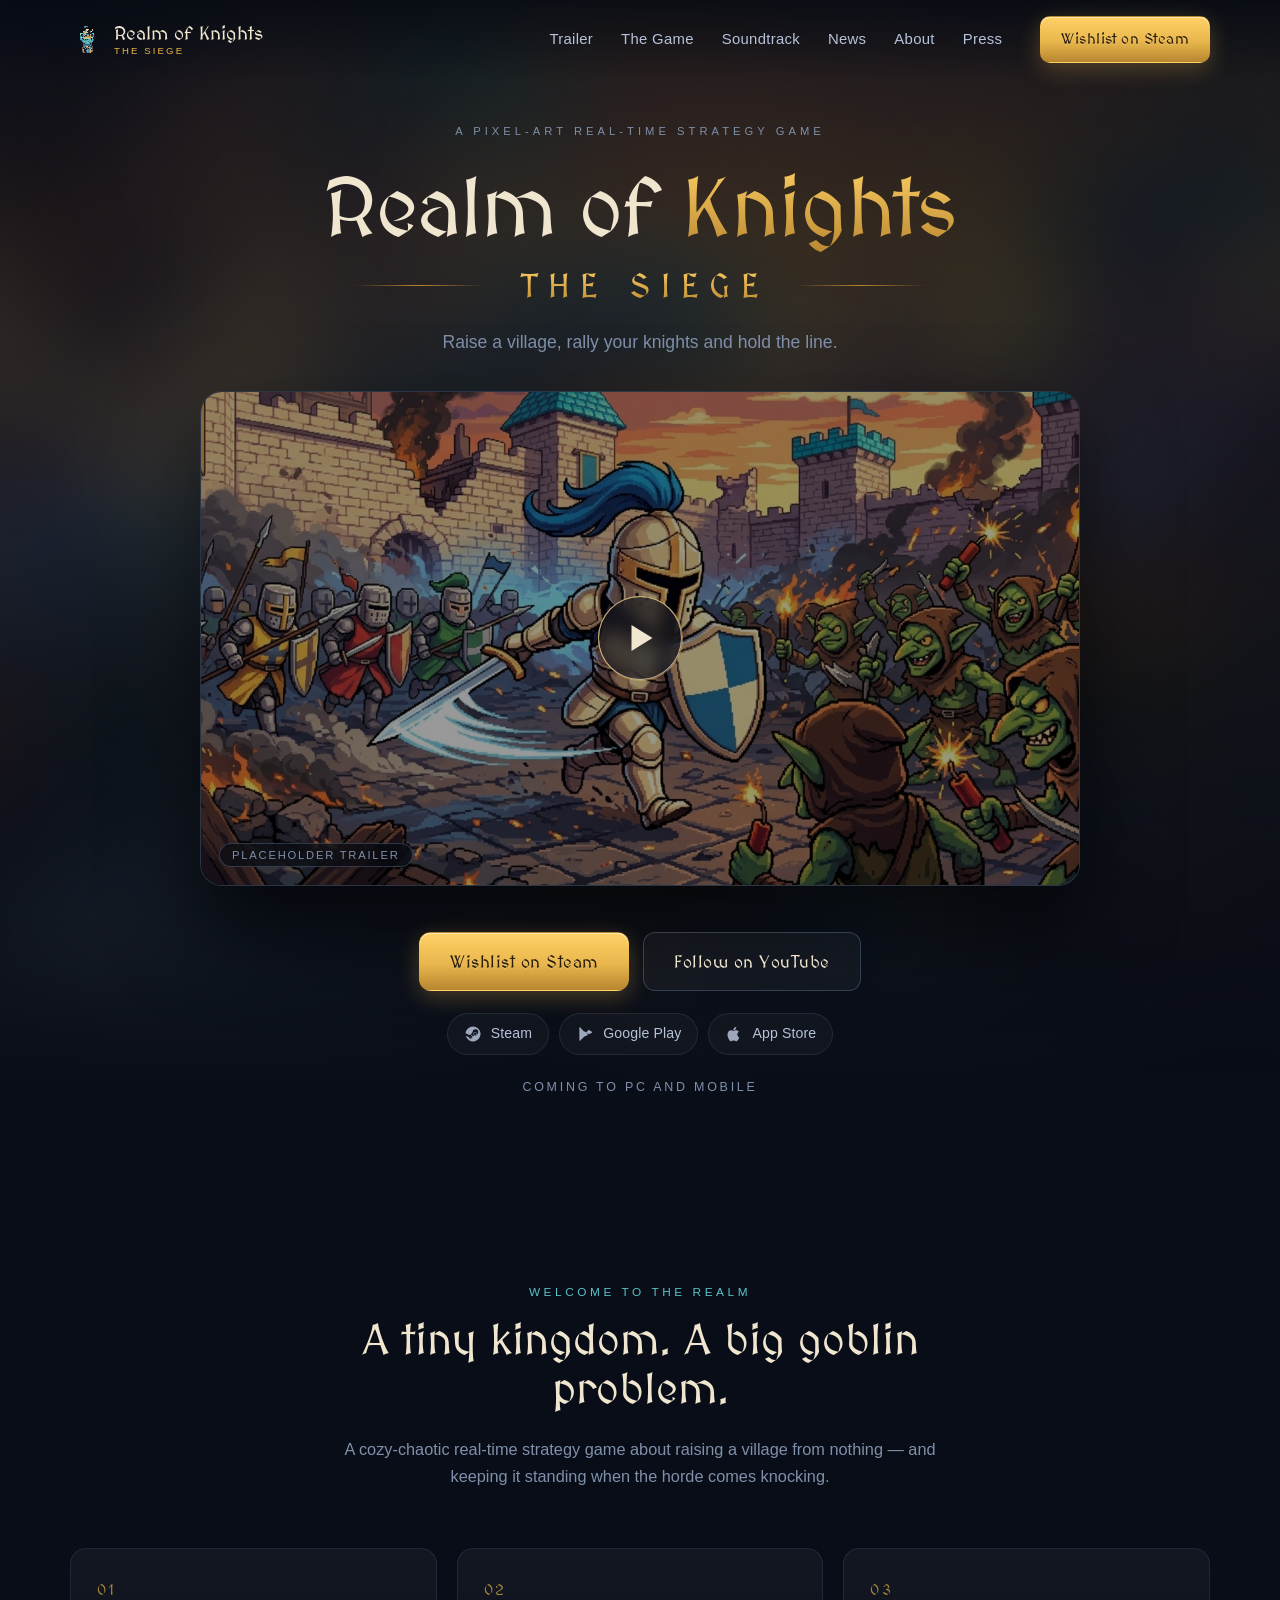
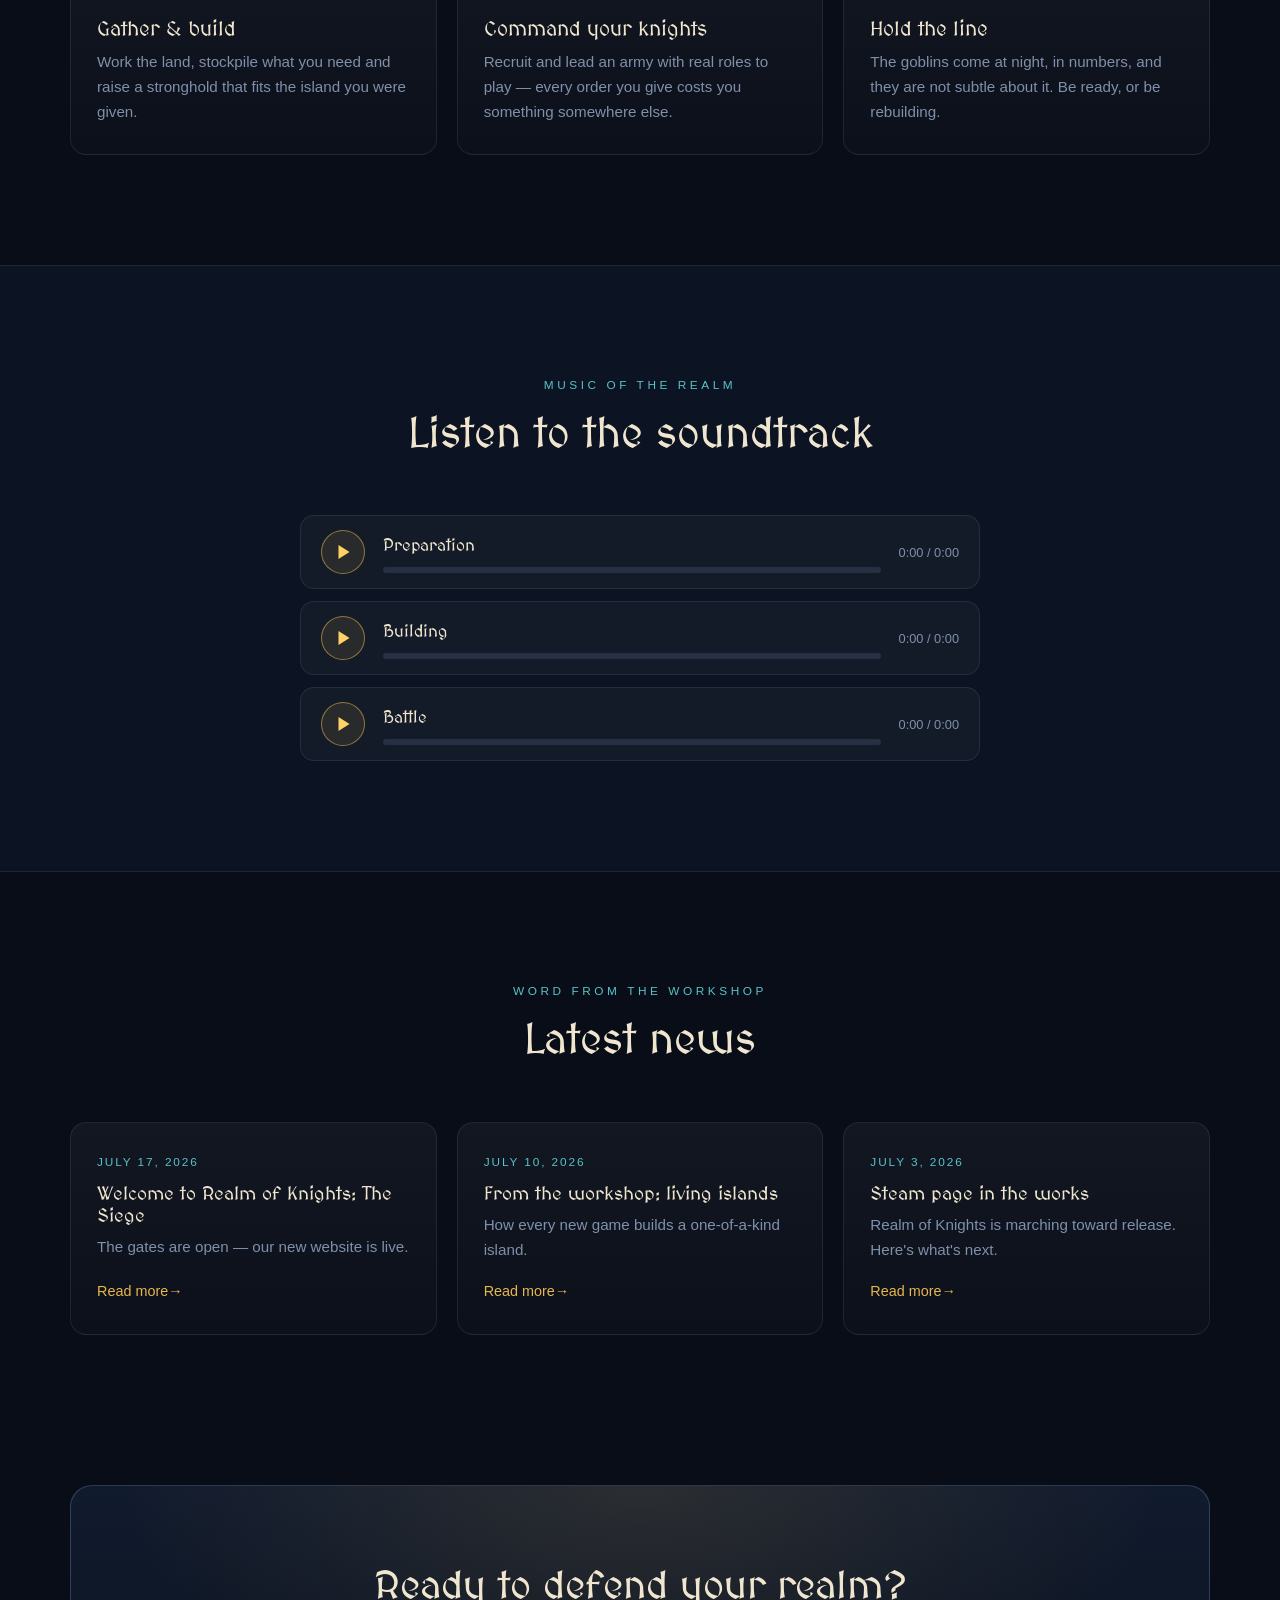
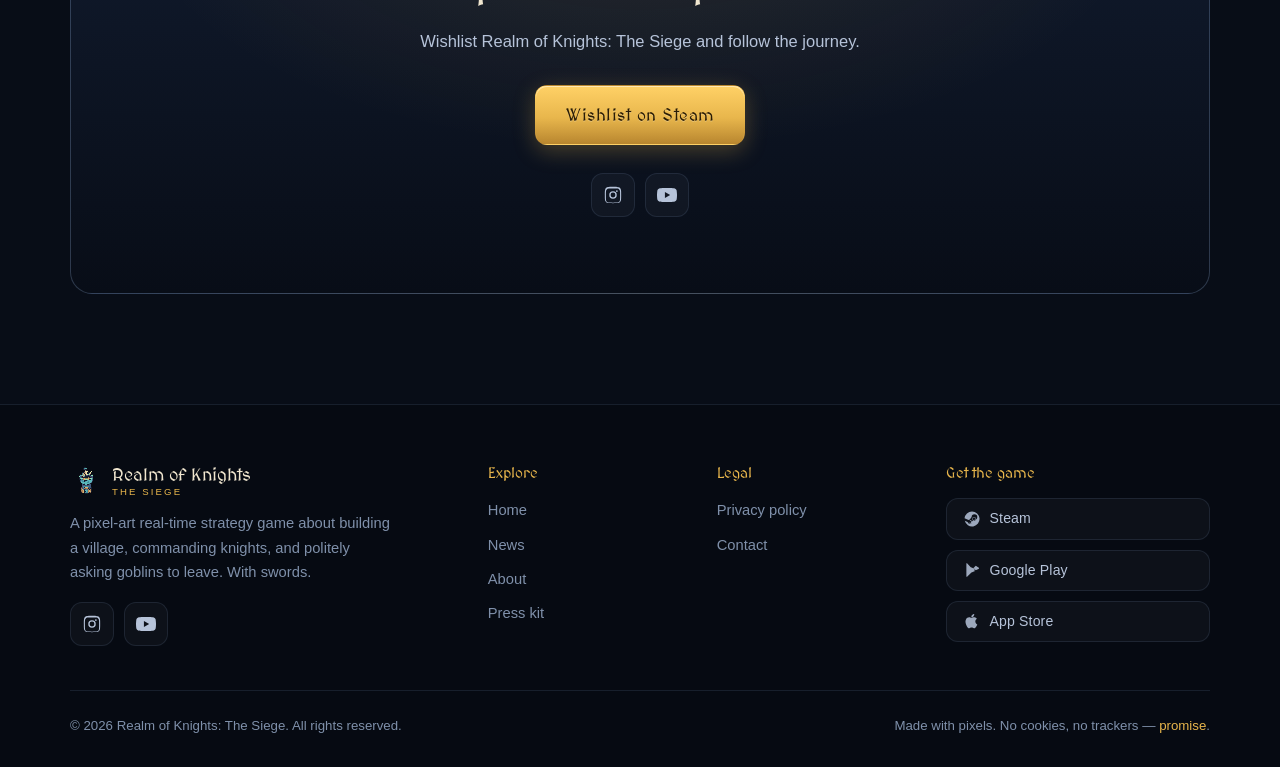
==== commit f71f707e: "changed name to realm of knights" ====
--- a/index.html
+++ b/index.html
@@ -3,12 +3,12 @@
 <head>
   <meta charset="UTF-8">
   <meta name="viewport" content="width=device-width, initial-scale=1.0">
-  <title>Knight's Realm — Build. Gather. Conquer.</title>
-  <meta name="description" content="Knight's Realm is a charming pixel-art real-time strategy game. Raise a village, command your knights and drive back the goblin horde — coming to Steam, Google Play and the App Store.">
+  <title>Realm of Knights: The Siege — Build. Gather. Conquer.</title>
+  <meta name="description" content="Realm of Knights: The Siege is a charming pixel-art real-time strategy game. Raise a village, command your knights and drive back the goblin horde — coming to Steam, Google Play and the App Store.">
   <link rel="icon" type="image/png" href="art/UI/icon.png">
   <link rel="apple-touch-icon" href="art/UI/icon.png">
   <meta property="og:type" content="website">
-  <meta property="og:title" content="Knight's Realm — Build. Gather. Conquer.">
+  <meta property="og:title" content="Realm of Knights: The Siege — Build. Gather. Conquer.">
   <meta property="og:description" content="A charming pixel-art RTS: raise a village, command your knights and drive back the goblin horde.">
   <meta property="og:image" content="https://knightsrealm.github.io/art/Extra/steam_pixel_art_thumbnail.jpg">
   <meta property="og:url" content="https://knightsrealm.github.io/">
@@ -23,8 +23,11 @@
   <header class="site-nav">
     <div class="container nav-inner">
       <a class="nav-brand" href="index.html">
-        <img class="pixel" src="art/UI/icon.png" alt="Knight's Realm tower emblem">
-        Knight's Realm
+        <img class="pixel" src="art/UI/icon.png" alt="Realm of Knights tower emblem">
+        <span class="brand-lines">
+          <span>Realm of Knights</span>
+          <span class="brand-sub">The Siege</span>
+        </span>
       </a>
       <nav>
         <ul class="nav-links">
@@ -50,14 +53,16 @@
     <div class="container hero-inner">
       <header class="hero-head">
         <p class="hero-kicker">A pixel-art real-time strategy game</p>
-        <h1 class="hero-title">Knight's <span class="gold">Realm</span></h1>
+        <h1 class="hero-title">Realm of <span class="gold">Knights</span>
+          <span class="hero-title-sub">The Siege</span>
+        </h1>
         <p class="hero-tagline">
           Raise a village, rally your knights and hold the line.
         </p>
       </header>
 
       <!-- Click-to-play facade: nothing is requested from YouTube until you press play -->
-      <div class="trailer" data-trailer data-title="Knight's Realm — trailer">
+      <div class="trailer" data-trailer data-title="Realm of Knights: The Siege — trailer">
         <button class="trailer-frame" type="button" aria-label="Play the trailer">
           <img class="trailer-poster" src="art/Extra/steam_pixel_art_thumbnail.jpg" alt="">
           <span class="trailer-play" aria-hidden="true"></span>
@@ -179,7 +184,7 @@
       <div class="grid grid-3 stagger">
         <article class="card news-card reveal">
           <div class="news-date">July 17, 2026</div>
-          <h3><a href="news.html#welcome">Welcome to Knight's Realm</a></h3>
+          <h3><a href="news.html#welcome">Welcome to Realm of Knights: The Siege</a></h3>
           <p>The gates are open — our new website is live.</p>
           <a class="more" href="news.html#welcome">Read more</a>
         </article>
@@ -192,7 +197,7 @@
         <article class="card news-card reveal">
           <div class="news-date">July 3, 2026</div>
           <h3><a href="news.html#steam-soon">Steam page in the works</a></h3>
-          <p>Knight's Realm is marching toward release. Here's what's next.</p>
+          <p>Realm of Knights is marching toward release. Here's what's next.</p>
           <a class="more" href="news.html#steam-soon">Read more</a>
         </article>
       </div>
@@ -204,7 +209,7 @@
     <div class="container">
       <div class="cta-banner reveal">
         <h2>Ready to defend your realm?</h2>
-        <p>Wishlist Knight's Realm and follow the journey.</p>
+        <p>Wishlist Realm of Knights: The Siege and follow the journey.</p>
         <div class="hero-ctas">
           <a class="btn btn-gold" data-link="steam" href="#">Wishlist on Steam</a>
         </div>
@@ -227,7 +232,10 @@
         <div>
           <div class="footer-brand">
             <img class="pixel" src="art/UI/icon.png" alt="">
-            Knight's Realm
+            <span class="brand-lines">
+              <span>Realm of Knights</span>
+              <span class="brand-sub">The Siege</span>
+            </span>
           </div>
           <p class="footer-blurb">
             A pixel-art real-time strategy game about building a village, commanding
@@ -277,7 +285,7 @@
         </div>
       </div>
       <div class="footer-bottom">
-        <span>© <span data-year>2026</span> Knight's Realm. All rights reserved.</span>
+        <span>© <span data-year>2026</span> Realm of Knights: The Siege. All rights reserved.</span>
         <span>Made with pixels. No cookies, no trackers — <a href="privacy.html">promise</a>.</span>
       </div>
     </div>
--- a/assets/css/style.css
+++ b/assets/css/style.css
@@ -1,5 +1,5 @@
 /* =========================================================================
-   Knight's Realm — site design system
+   Realm of Knights: The Siege — site design system
    Dark cinematic theme drawn from the game's palette:
    night stone blues, parchment, gold, castle teal.
    ========================================================================= */
@@ -266,6 +266,21 @@
 }
 .nav-brand:hover img { transform: translateY(-2px) rotate(-4deg); }
 
+/* two-line lockup: title above, subtitle beneath */
+.brand-lines {
+  display: flex;
+  flex-direction: column;
+  line-height: 1.05;
+}
+.brand-sub {
+  font-family: var(--font-body);
+  font-size: 0.6rem;
+  letter-spacing: 0.22em;
+  text-transform: uppercase;
+  color: var(--gold);
+  margin-top: 3px;
+}
+
 .nav-links {
   display: flex;
   align-items: center;
@@ -358,17 +373,43 @@
 .hero-inner { display: grid; justify-items: center; text-align: center; }
 .hero-head { max-width: 720px; }
 
+/* The kicker and tagline are signposts; the title block is the event. Both
+   are kept dim and small so nothing competes with the name. */
 .hero-kicker {
-  font-size: 0.76rem;
+  font-size: 0.7rem;
   letter-spacing: 0.36em;
   text-transform: uppercase;
-  color: var(--gold);
-  margin-bottom: 16px;
+  color: var(--ink-dim);
+  margin-bottom: 20px;
 }
 .hero-title {
   font-size: clamp(2.9rem, 8vw, 5.2rem);
-  margin: 0 0 14px;
+  margin: 0 0 18px;
   letter-spacing: -0.01em;
+}
+/* "The Siege" is part of the title — display type, gold, flanked by rules */
+.hero-title-sub {
+  display: flex;
+  align-items: center;
+  justify-content: center;
+  gap: clamp(12px, 3vw, 26px);
+  font-size: clamp(1.25rem, 3.4vw, 2.15rem);
+  letter-spacing: 0.3em;
+  text-indent: 0.3em;    /* balances the trailing letter-space */
+  text-transform: uppercase;
+  margin-top: 10px;
+  background: linear-gradient(180deg, var(--gold-bright), var(--gold-deep));
+  -webkit-background-clip: text;
+  background-clip: text;
+  color: transparent;
+}
+.hero-title-sub::before,
+.hero-title-sub::after {
+  content: "";
+  flex: 0 1 clamp(30px, 12vw, 130px);
+  height: 1px;
+  background: linear-gradient(90deg, transparent, var(--gold-deep), transparent);
+  text-indent: 0;
 }
 .hero-title .gold {
   background: linear-gradient(180deg, var(--gold-bright), var(--gold-deep));
@@ -377,10 +418,10 @@
   color: transparent;
 }
 .hero-tagline {
-  font-size: clamp(1.05rem, 2vw, 1.25rem);
-  color: var(--ink);
-  max-width: 520px;
-  margin: 0 auto 34px;
+  font-size: clamp(0.98rem, 1.6vw, 1.1rem);
+  color: var(--ink-dim);
+  max-width: 480px;
+  margin: 22px auto 34px;
 }
 
 /* --- Trailer: the centrepiece ------------------------------------------- */
